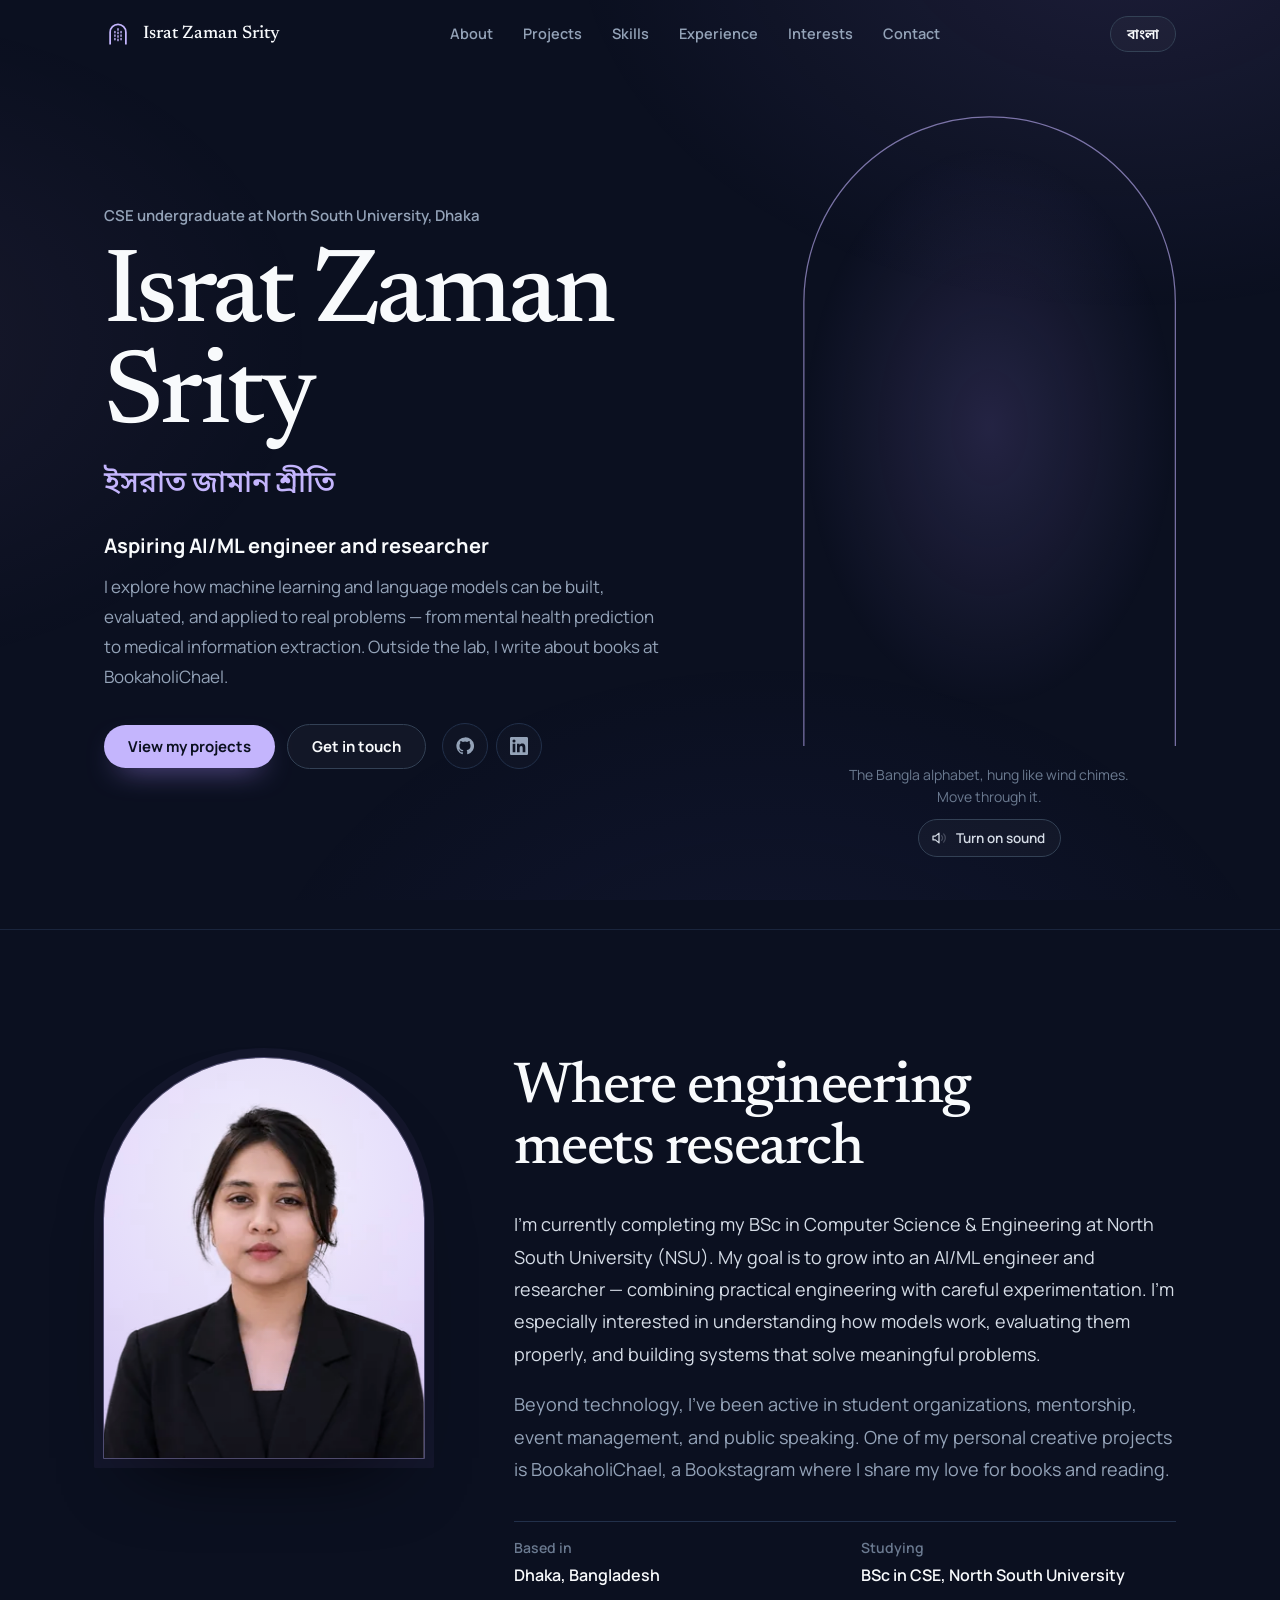
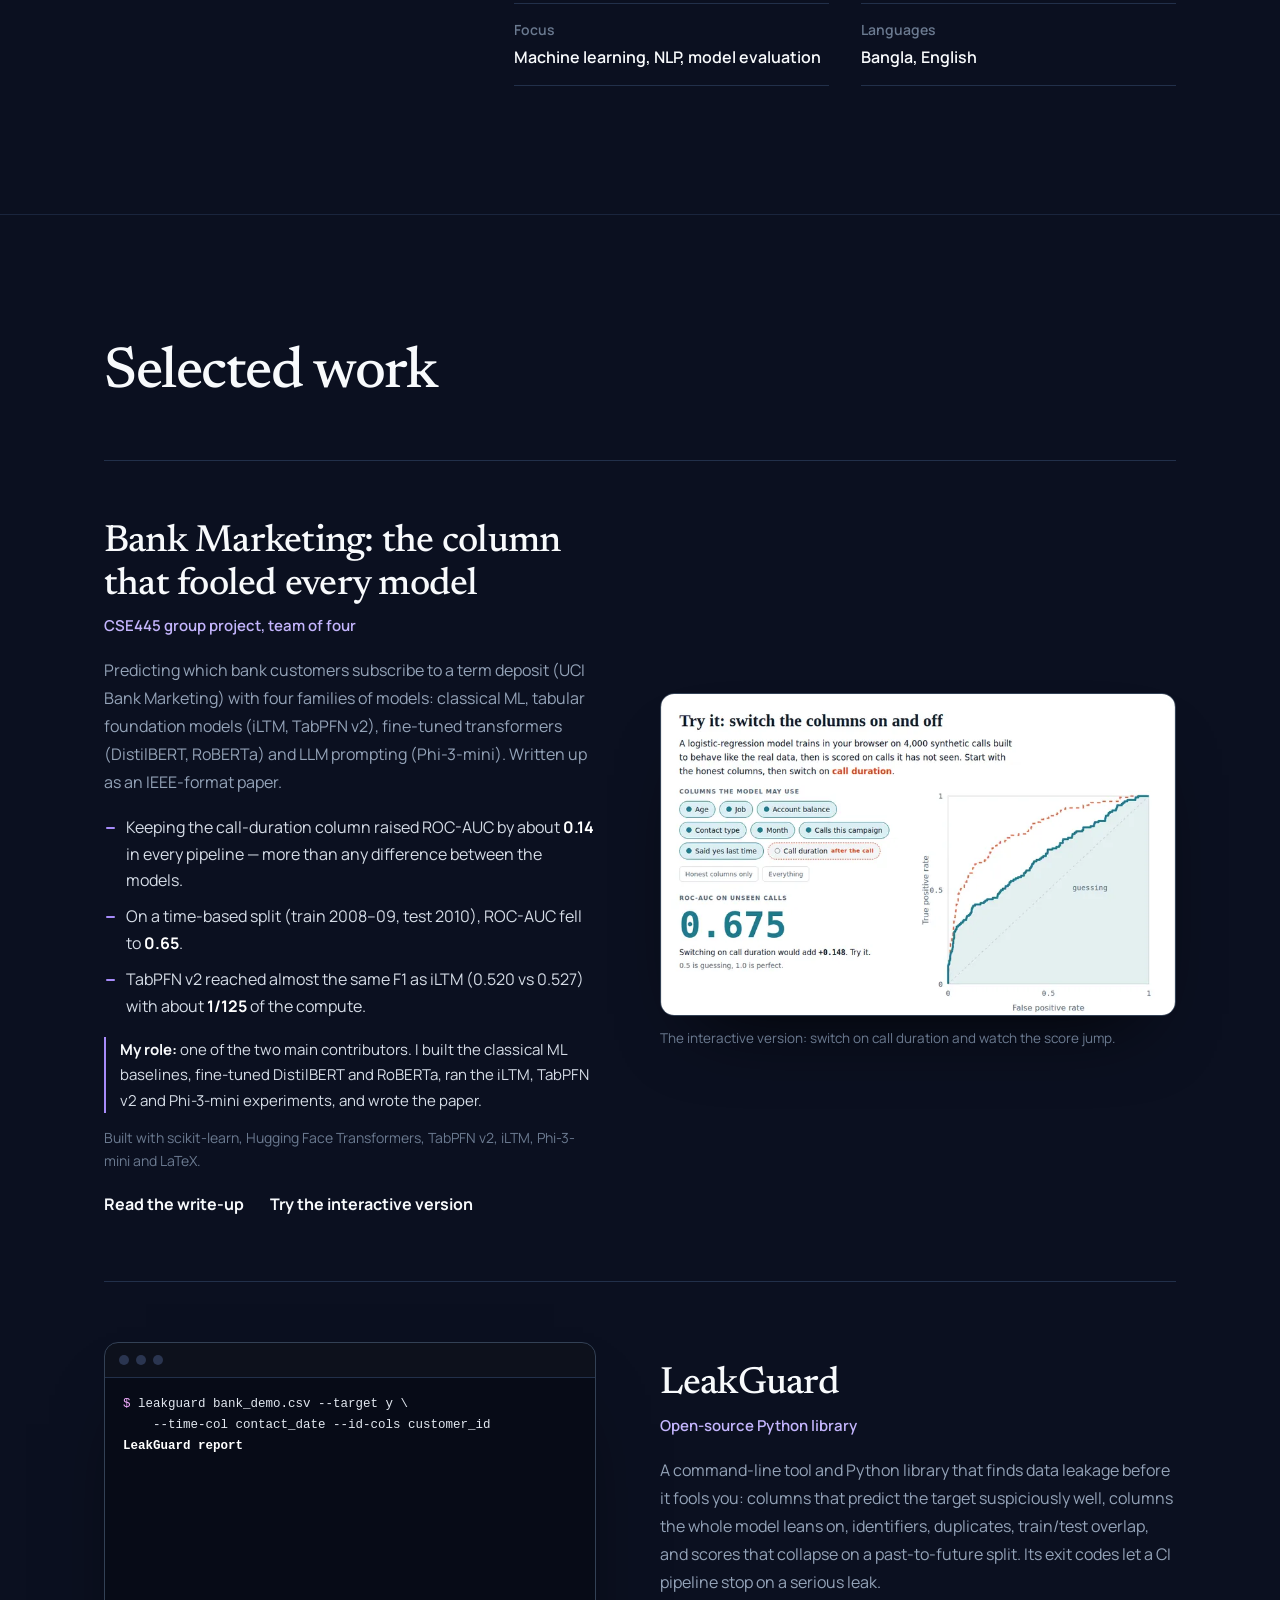
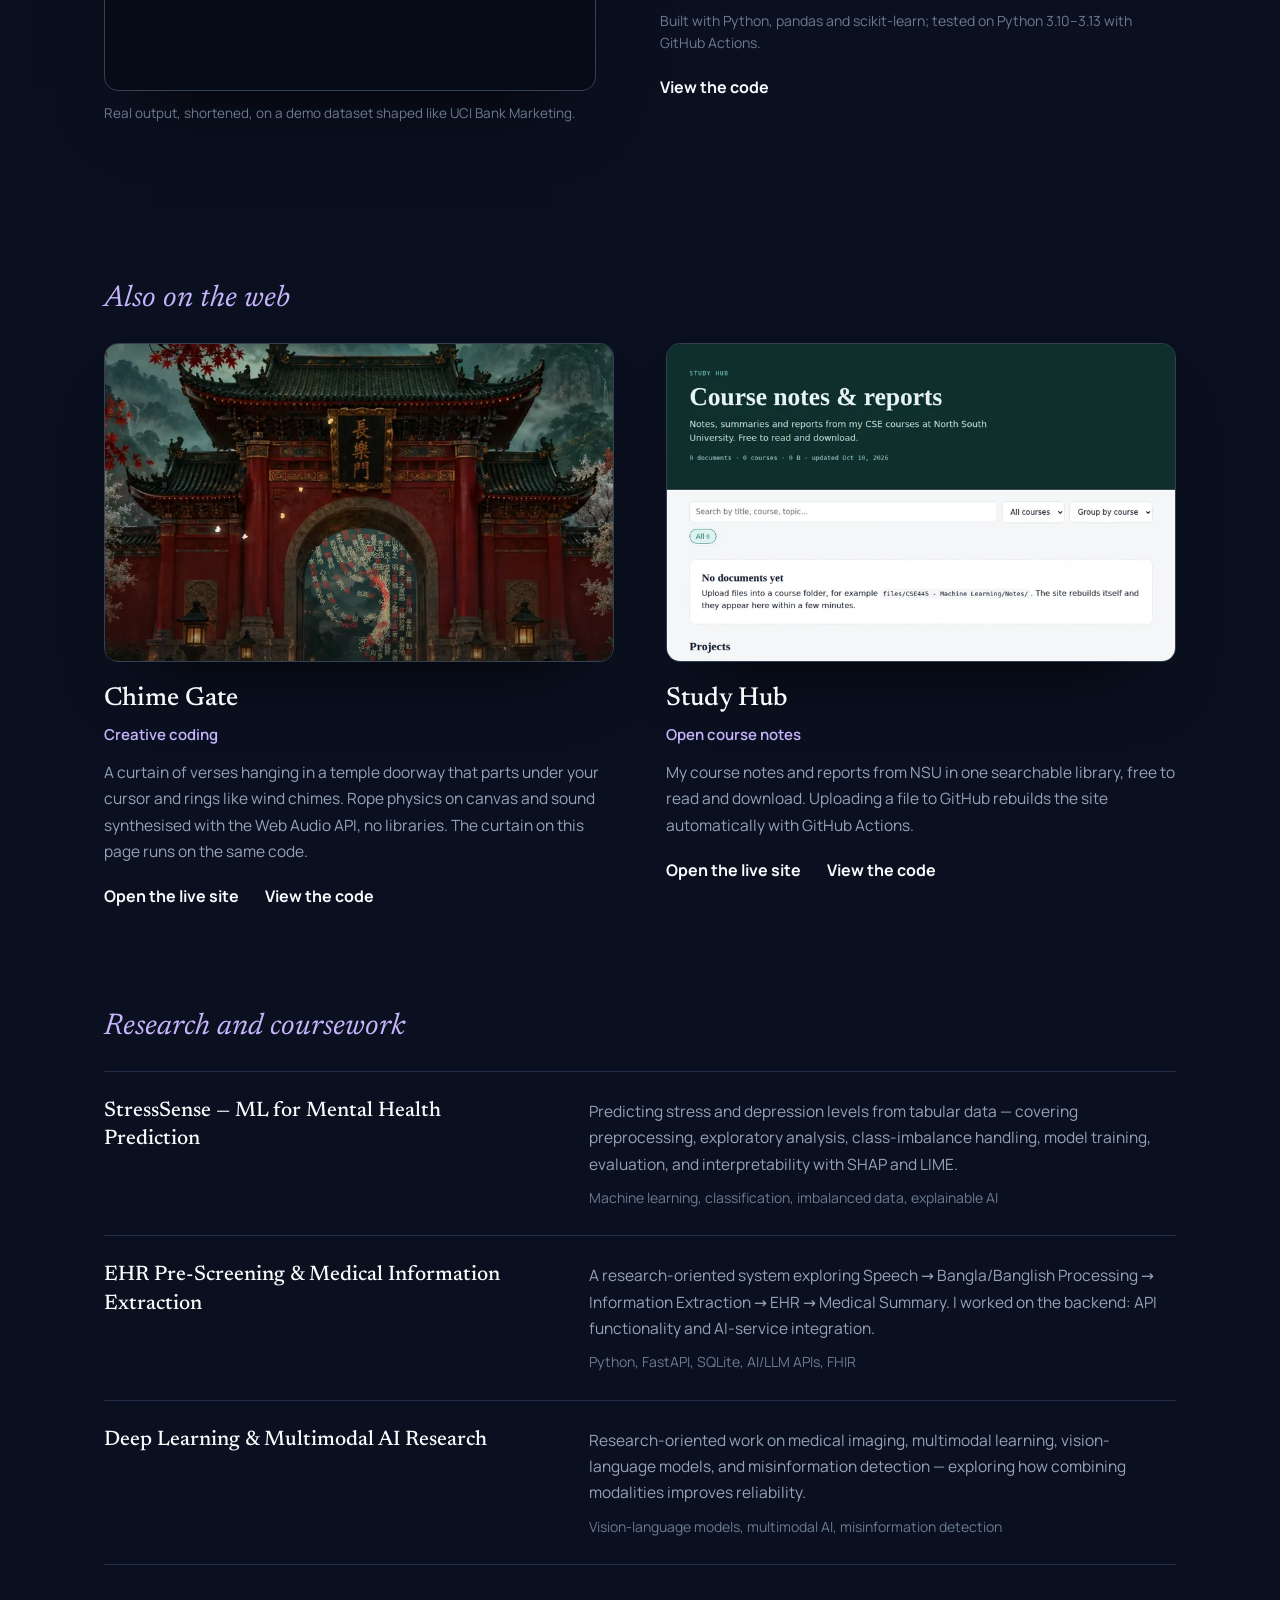
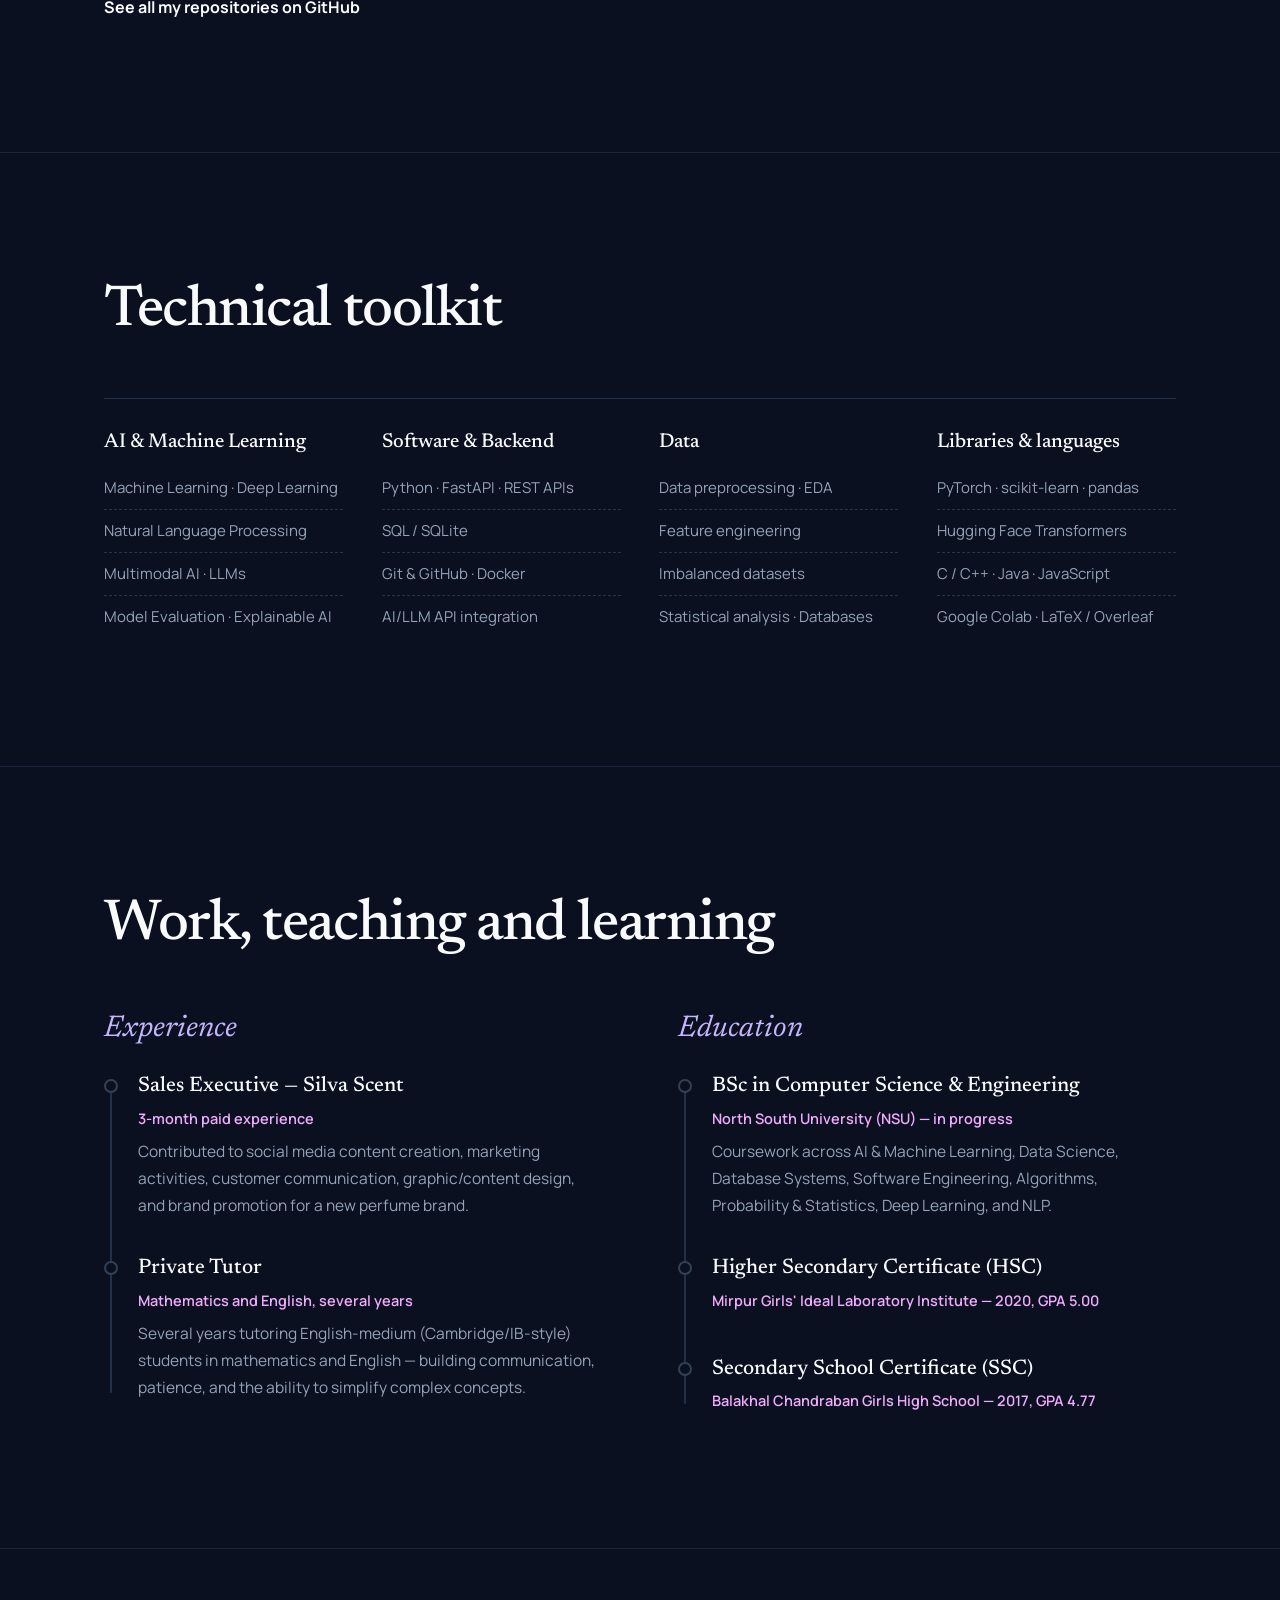
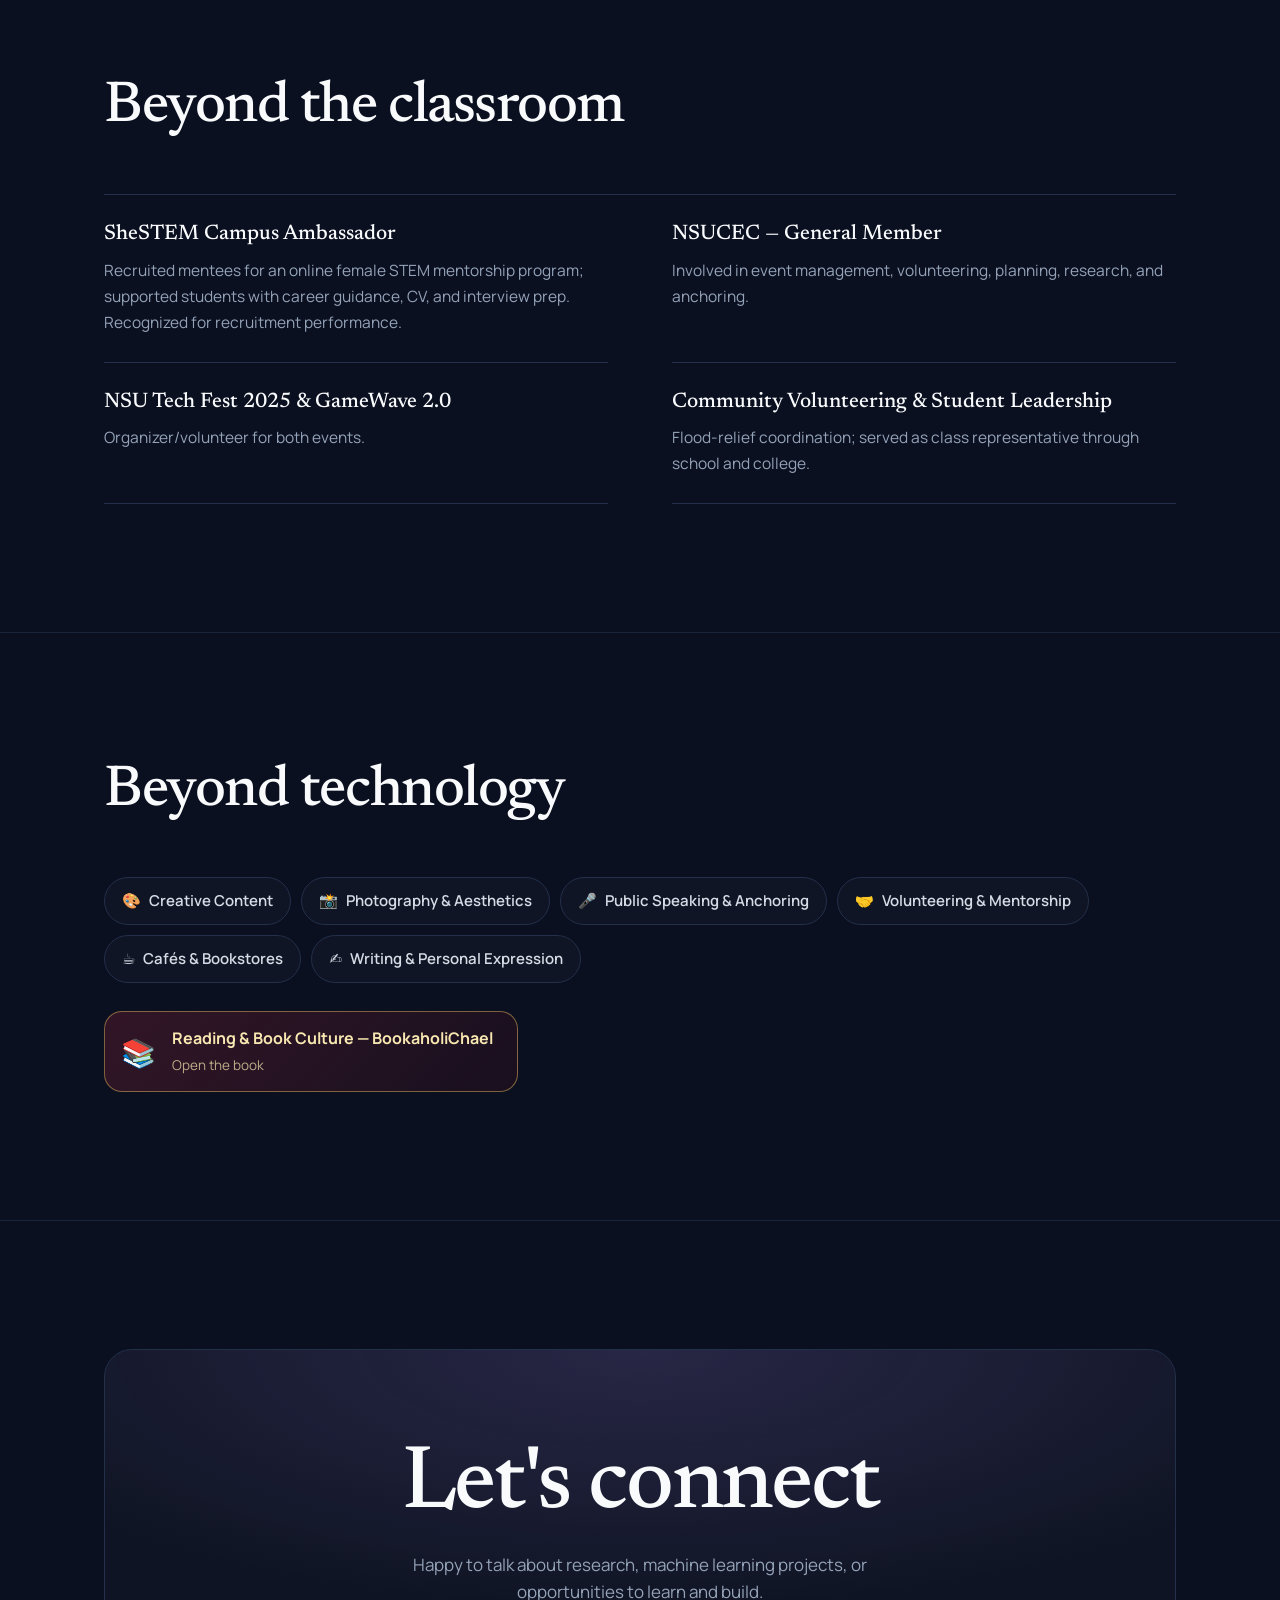
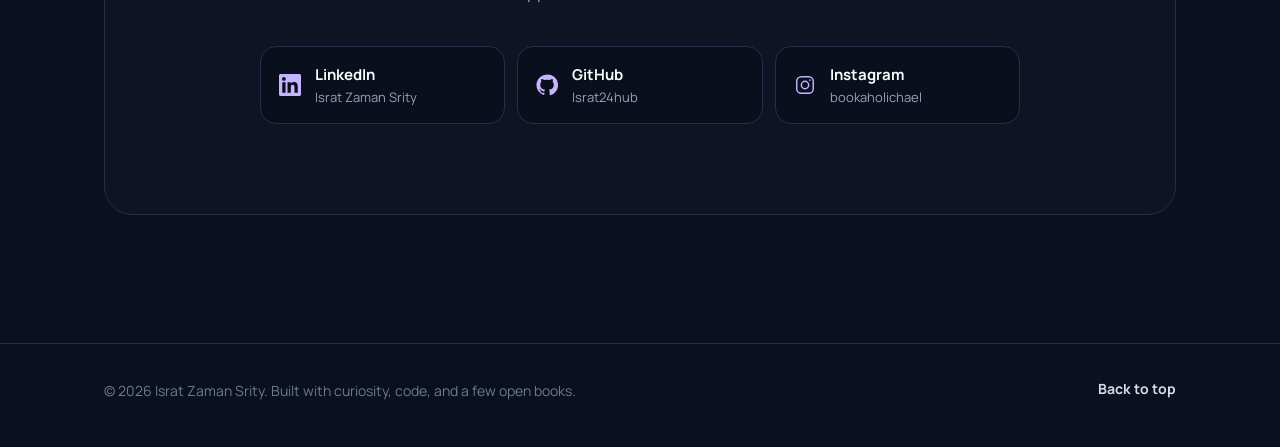
==== index.html @ 00bd8f65 "Add portfolio site with Bangla chime-curtain hero Bilingual (English/Bangla) portfolio for Israt Zam" ====
<!DOCTYPE html>
<html lang="en" data-lang="en">
<head>
<meta charset="UTF-8">
<meta name="viewport" content="width=device-width, initial-scale=1, viewport-fit=cover">
<title>Israt Zaman Srity — AI/ML Engineer &amp; Researcher</title>
<meta name="description" content="Israt Zaman Srity, CSE undergraduate at North South University, Dhaka. Machine learning, NLP and honest model evaluation: projects, research and contact.">
<meta name="author" content="Israt Zaman Srity">
<meta name="theme-color" content="#0B1020">
<link rel="canonical" href="https://israt24hub.github.io/">
<link rel="icon" href="favicon.svg" type="image/svg+xml">
<meta property="og:type" content="profile">
<meta property="og:title" content="Israt Zaman Srity — AI/ML Engineer &amp; Researcher">
<meta property="og:description" content="CSE undergraduate at North South University. Machine learning, NLP and honest model evaluation.">
<meta property="og:url" content="https://israt24hub.github.io/">
<meta property="og:image" content="https://israt24hub.github.io/og.jpg">
<meta property="og:image:width" content="1200">
<meta property="og:image:height" content="630">
<meta name="twitter:card" content="summary_large_image">
<link rel="preload" href="fonts/newsreader-latin-wght-normal.woff2" as="font" type="font/woff2" crossorigin>
<link rel="preload" href="fonts/manrope-latin-wght-normal.woff2" as="font" type="font/woff2" crossorigin>
<link rel="preload" href="fonts/noto-sans-bengali-bengali-wght-normal.woff2" as="font" type="font/woff2" crossorigin>
<link rel="stylesheet" href="css/style.css">
<script>
  // Runs before the page paints: turns on the animations and restores the saved language.
  (function () {
    var d = document.documentElement
    d.classList.add("js")
    try {
      var l = localStorage.getItem("portfolio-lang")
      if (l === "bn" || l === "en") { d.setAttribute("data-lang", l); d.lang = l }
    } catch (e) {}
  })()
</script>
<script type="application/ld+json">
{
  "@context": "https://schema.org",
  "@type": "Person",
  "name": "Israt Zaman Srity",
  "url": "https://israt24hub.github.io/",
  "image": "https://israt24hub.github.io/img/srity-640.jpg",
  "affiliation": { "@type": "CollegeOrUniversity", "name": "North South University" },
  "address": { "@type": "PostalAddress", "addressLocality": "Dhaka", "addressCountry": "BD" },
  "sameAs": [
    "https://github.com/Israt24hub",
    "https://www.linkedin.com/in/israt-zaman-srity-286975370",
    "https://www.instagram.com/bookaholichael/"
  ]
}
</script>
</head>
<body>
<a class="skip" href="#main"><span class="lang-en">Skip to content</span><span class="lang-bn">মূল অংশে যান</span></a>

<header class="nav" id="top">
  <div class="nav-inner">
    <a class="brand" href="#top">
      <svg class="brand-mark" viewBox="0 0 32 32" aria-hidden="true"><path d="M7 28V14a9 9 0 0 1 18 0v14" fill="none" stroke="currentColor" stroke-width="2"/><path d="M12.5 13v11M16 10v14M19.5 13v11" stroke="currentColor" stroke-width="1.6" stroke-dasharray="1.6 2.4" stroke-linecap="round"/></svg>
      <span class="brand-name">Israt Zaman Srity</span>
    </a>
    <nav class="nav-links" id="nav-links" aria-label="Sections">
      <a href="#about"><span class="lang-en">About</span><span class="lang-bn">পরিচিতি</span></a>
      <a href="#projects"><span class="lang-en">Projects</span><span class="lang-bn">প্রজেক্ট</span></a>
      <a href="#skills"><span class="lang-en">Skills</span><span class="lang-bn">দক্ষতা</span></a>
      <a href="#experience"><span class="lang-en">Experience</span><span class="lang-bn">অভিজ্ঞতা</span></a>
      <a href="#interests"><span class="lang-en">Interests</span><span class="lang-bn">আগ্রহ</span></a>
      <a href="#contact"><span class="lang-en">Contact</span><span class="lang-bn">যোগাযোগ</span></a>
      <span class="nav-indicator" aria-hidden="true"></span>
    </nav>
    <div class="nav-actions">
      <button type="button" id="lang-toggle" class="lang-toggle">
        <span class="lang-en" lang="bn">বাংলা</span><span class="lang-bn" lang="en">English</span>
      </button>
      <button type="button" class="menu-btn" id="menu-btn" aria-expanded="false" aria-controls="nav-links">
        <span class="visually-hidden"><span class="lang-en">Menu</span><span class="lang-bn">মেনু</span></span>
        <span class="menu-icon" aria-hidden="true"><i></i><i></i></span>
      </button>
    </div>
  </div>
</header>

<main id="main">

<!-- ============================== HERO ============================== -->
<section class="hero" aria-labelledby="hero-name">
  <div class="container hero-grid">
    <div class="hero-text">
      <p class="hero-where intro" style="--d:0">
        <span class="lang-en">CSE undergraduate at North South University, Dhaka</span>
        <span class="lang-bn">সিএসই শিক্ষার্থী, নর্থ সাউথ ইউনিভার্সিটি, ঢাকা</span>
      </p>
      <h1 class="hero-name" id="hero-name">
        <span class="lang-en"><span class="line"><span>Israt Zaman</span></span><span class="line"><span>Srity</span></span></span>
        <span class="lang-bn"><span class="line"><span>ইসরাত জামান</span></span><span class="line"><span>শ্রীতি</span></span></span>
      </h1>
      <p class="hero-alt intro" style="--d:3" aria-hidden="true">
        <span class="lang-en" lang="bn">ইসরাত জামান শ্রীতি</span>
        <span class="lang-bn" lang="en">Israt Zaman Srity</span>
      </p>
      <p class="hero-role intro" style="--d:4">
        <span class="lang-en">Aspiring AI/ML engineer and researcher</span>
        <span class="lang-bn">উদীয়মান এআই/এমএল ইঞ্জিনিয়ার ও গবেষক</span>
      </p>
      <p class="hero-lede intro" style="--d:5">
        <span class="lang-en">I explore how machine learning and language models can be built, evaluated, and applied to real problems — from mental health prediction to medical information extraction. Outside the lab, I write about books at BookaholiChael.</span>
        <span class="lang-bn">আমি এমন গবেষণা ও প্রকল্প নিয়ে কাজ করি যেখানে মেশিন লার্নিং ও ভাষা মডেল বাস্তব সমস্যা সমাধানে ব্যবহৃত হয় — মানসিক স্বাস্থ্য পূর্বাভাস থেকে চিকিৎসা তথ্য নিষ্কাশন পর্যন্ত। কাজের বাইরে আমি বইয়ের জগতে থাকি BookaholiChael-এ।</span>
      </p>
      <div class="cta-row intro" style="--d:6">
        <a class="btn btn-primary" href="#projects"><span class="lang-en">View my projects</span><span class="lang-bn">প্রজেক্ট দেখুন</span></a>
        <a class="btn btn-ghost" href="#contact"><span class="lang-en">Get in touch</span><span class="lang-bn">যোগাযোগ করুন</span></a>
        <span class="hero-social">
          <a href="https://github.com/Israt24hub" target="_blank" rel="noopener" aria-label="GitHub">
            <svg viewBox="0 0 24 24" aria-hidden="true"><path fill="currentColor" d="M12 .5a11.5 11.5 0 0 0-3.64 22.41c.58.1.79-.25.79-.56v-2c-3.2.7-3.88-1.37-3.88-1.37-.53-1.33-1.3-1.69-1.3-1.69-1.05-.72.08-.7.08-.7 1.16.08 1.77 1.19 1.77 1.19 1.03 1.77 2.71 1.26 3.37.96.1-.75.4-1.26.73-1.55-2.56-.29-5.25-1.28-5.25-5.69 0-1.26.45-2.29 1.19-3.1-.12-.29-.52-1.46.11-3.05 0 0 .97-.31 3.17 1.18a11 11 0 0 1 5.77 0c2.2-1.49 3.17-1.18 3.17-1.18.63 1.59.23 2.76.11 3.05.74.81 1.19 1.84 1.19 3.1 0 4.42-2.7 5.39-5.27 5.68.41.36.78 1.06.78 2.14v3.17c0 .31.21.67.8.56A11.5 11.5 0 0 0 12 .5Z"/></svg>
          </a>
          <a href="https://www.linkedin.com/in/israt-zaman-srity-286975370" target="_blank" rel="noopener" aria-label="LinkedIn">
            <svg viewBox="0 0 24 24" aria-hidden="true"><path fill="currentColor" d="M20.45 20.45h-3.56v-5.57c0-1.33-.02-3.04-1.85-3.04-1.86 0-2.14 1.45-2.14 2.94v5.67H9.34V9h3.42v1.56h.05c.48-.9 1.64-1.85 3.37-1.85 3.6 0 4.27 2.37 4.27 5.46v6.28ZM5.34 7.43a2.06 2.06 0 1 1 0-4.13 2.06 2.06 0 0 1 0 4.13ZM7.12 20.45H3.56V9h3.56v11.45ZM22.22 0H1.77C.8 0 0 .77 0 1.73v20.54C0 23.23.8 24 1.77 24h20.45c.98 0 1.78-.77 1.78-1.73V1.73C24 .77 23.2 0 22.22 0Z"/></svg>
          </a>
        </span>
      </div>
    </div>

    <figure class="doorway">
      <div class="arch" id="hero-arch">
        <svg class="arch-line" aria-hidden="true"><path /></svg>
      </div>
      <figcaption class="arch-caption">
        <span class="lang-en">The Bangla alphabet, hung like wind chimes. Move through it.</span>
        <span class="lang-bn">বাংলা বর্ণমালা, উইন্ড চাইমের মতো ঝুলছে। কার্সর বুলিয়ে দেখুন।</span>
        <button type="button" class="sound-btn" id="hero-sound" aria-pressed="false">
          <svg viewBox="0 0 24 24" aria-hidden="true"><g fill="none" stroke="currentColor" stroke-width="1.7" stroke-linecap="round" stroke-linejoin="round"><path d="M4 9.5h3.2L12 5.5v13l-4.8-4H4z"/><path class="wave" d="M15.5 9a4.2 4.2 0 0 1 0 6M18.2 6.5a8 8 0 0 1 0 11"/></g></svg>
          <span class="lang-en" data-on="Sound on" data-off="Turn on sound">Turn on sound</span>
          <span class="lang-bn" data-on="শব্দ চালু" data-off="শব্দ চালু করুন">শব্দ চালু করুন</span>
        </button>
      </figcaption>
    </figure>
  </div>
</section>

<!-- ============================== ABOUT ============================== -->
<section id="about" class="section">
  <div class="container about-grid">
    <div class="portrait" data-reveal>
      <picture>
        <source type="image/webp" srcset="img/srity-360.webp 360w, img/srity-640.webp 640w" sizes="(max-width: 900px) 240px, 320px">
        <img src="img/srity-640.jpg" width="640" height="750" alt="Portrait of Israt Zaman Srity" loading="lazy">
      </picture>
    </div>
    <div class="about-main">
      <h2 class="title" data-reveal><span class="lang-en">Where engineering meets research</span><span class="lang-bn">যেখানে ইঞ্জিনিয়ারিং ও গবেষণা মিলিত হয়</span></h2>
      <div class="about-text" data-reveal>
        <p class="lang-en">I'm currently completing my BSc in Computer Science &amp; Engineering at North South University (NSU). My goal is to grow into an AI/ML engineer and researcher — combining practical engineering with careful experimentation. I'm especially interested in understanding how models work, evaluating them properly, and building systems that solve meaningful problems.</p>
        <p class="lang-bn">আমি বর্তমানে নর্থ সাউথ ইউনিভার্সিটি (NSU)-তে কম্পিউটার সায়েন্স ও ইঞ্জিনিয়ারিং বিষয়ে বিএসসি সম্পন্ন করছি। আমার লক্ষ্য একজন এআই/এমএল ইঞ্জিনিয়ার ও গবেষক হিসেবে গড়ে ওঠা — ব্যবহারিক ইঞ্জিনিয়ারিং ও গভীর পরীক্ষণের সমন্বয়ে। মডেল কীভাবে কাজ করে তা বোঝা, সঠিকভাবে মূল্যায়ন করা এবং বাস্তব সমস্যার সমাধানকারী সিস্টেম তৈরি করা আমার বিশেষ আগ্রহের বিষয়।</p>
        <p class="lang-en">Beyond technology, I've been active in student organizations, mentorship, event management, and public speaking. One of my personal creative projects is BookaholiChael, a Bookstagram where I share my love for books and reading.</p>
        <p class="lang-bn">প্রযুক্তির বাইরে আমি শিক্ষার্থী সংগঠন, মেন্টরশিপ, ইভেন্ট ম্যানেজমেন্ট ও পাবলিক স্পিকিং-এ সক্রিয় থেকেছি। আমার একটি ব্যক্তিগত সৃজনশীল প্রকল্প হলো BookaholiChael — একটি Bookstagram, যেখানে আমি বই ও পড়ার প্রতি ভালোবাসা ভাগ করে নিই।</p>
      </div>
      <dl class="facts" data-reveal>
        <div><dt><span class="lang-en">Based in</span><span class="lang-bn">অবস্থান</span></dt><dd><span class="lang-en">Dhaka, Bangladesh</span><span class="lang-bn">ঢাকা, বাংলাদেশ</span></dd></div>
        <div><dt><span class="lang-en">Studying</span><span class="lang-bn">অধ্যয়ন</span></dt><dd><span class="lang-en">BSc in CSE, North South University</span><span class="lang-bn">বিএসসি (সিএসই), নর্থ সাউথ ইউনিভার্সিটি</span></dd></div>
        <div><dt><span class="lang-en">Focus</span><span class="lang-bn">আগ্রহের ক্ষেত্র</span></dt><dd><span class="lang-en">Machine learning, NLP, model evaluation</span><span class="lang-bn">মেশিন লার্নিং, এনএলপি, মডেল মূল্যায়ন</span></dd></div>
        <div><dt><span class="lang-en">Languages</span><span class="lang-bn">ভাষা</span></dt><dd><span class="lang-en">Bangla, English</span><span class="lang-bn">বাংলা, ইংরেজি</span></dd></div>
      </dl>
    </div>
  </div>
</section>

<!-- ============================== PROJECTS ============================== -->
<section id="projects" class="section">
  <div class="container">
    <h2 class="title" data-reveal><span class="lang-en">Selected work</span><span class="lang-bn">নির্বাচিত কাজ</span></h2>

    <article class="feature" data-reveal>
      <div class="feature-text">
        <h3><span class="lang-en">Bank Marketing: the column that fooled every model</span><span class="lang-bn">ব্যাংক মার্কেটিং: যে কলাম প্রতিটি মডেলকে বোকা বানাল</span></h3>
        <p class="meta"><span class="lang-en">CSE445 group project, team of four</span><span class="lang-bn">CSE445 গ্রুপ প্রজেক্ট, চারজনের দল</span></p>
        <p class="lang-en">Predicting which bank customers subscribe to a term deposit (UCI Bank Marketing) with four families of models: classical ML, tabular foundation models (iLTM, TabPFN v2), fine-tuned transformers (DistilBERT, RoBERTa) and LLM prompting (Phi-3-mini). Written up as an IEEE-format paper.</p>
        <p class="lang-bn">UCI ব্যাংক মার্কেটিং ডেটাসেটে কোন গ্রাহক টার্ম ডিপোজিট নেবেন তার পূর্বাভাস — চার ধরনের মডেল দিয়ে: ক্লাসিক্যাল এমএল, ট্যাবুলার ফাউন্ডেশন মডেল (iLTM, TabPFN v2), ফাইন-টিউনড ট্রান্সফরমার (DistilBERT, RoBERTa) এবং এলএলএম প্রম্পটিং (Phi-3-mini)। আইইইই ফরম্যাটে গবেষণাপত্র আকারে লেখা।</p>
        <ul class="findings lang-en">
          <li>Keeping the call-duration column raised ROC-AUC by about <b>0.14</b> in every pipeline — more than any difference between the models.</li>
          <li>On a time-based split (train 2008–09, test 2010), ROC-AUC fell to <b>0.65</b>.</li>
          <li>TabPFN v2 reached almost the same F1 as iLTM (0.520 vs 0.527) with about <b>1/125</b> of the compute.</li>
        </ul>
        <ul class="findings lang-bn">
          <li>কলের সময়কাল (duration) কলাম রাখলে প্রতিটি পাইপলাইনে ROC-AUC প্রায় <b>০.১৪</b> বেড়ে যায় — যা মডেলগুলোর নিজেদের মধ্যে যেকোনো পার্থক্যের চেয়ে বেশি।</li>
          <li>সময়ভিত্তিক স্প্লিটে (২০০৮–০৯-এ ট্রেন, ২০১০-এ টেস্ট) ROC-AUC নেমে আসে <b>০.৬৫</b>-এ।</li>
          <li>TabPFN v2 প্রায় একই F1 (০.৫২০ বনাম ০.৫২৭) পেয়েছে iLTM-এর মাত্র <b>১/১২৫</b> ভাগ কম্পিউটে।</li>
        </ul>
        <p class="role lang-en"><b>My role:</b> one of the two main contributors. I built the classical ML baselines, fine-tuned DistilBERT and RoBERTa, ran the iLTM, TabPFN v2 and Phi-3-mini experiments, and wrote the paper.</p>
        <p class="role lang-bn"><b>আমার ভূমিকা:</b> দুই প্রধান অবদানকারীর একজন — ক্লাসিক্যাল এমএল বেসলাইন, DistilBERT ও RoBERTa ফাইন-টিউনিং, iLTM, TabPFN v2 ও Phi-3-mini পরীক্ষা এবং গবেষণাপত্র লেখা।</p>
        <p class="built lang-en">Built with scikit-learn, Hugging Face Transformers, TabPFN v2, iLTM, Phi-3-mini and LaTeX.</p>
        <p class="built lang-bn">ব্যবহৃত: scikit-learn, Hugging Face Transformers, TabPFN v2, iLTM, Phi-3-mini ও LaTeX।</p>
        <p class="links">
          <a class="link" href="https://github.com/Israt24hub/bank-marketing-leakage" target="_blank" rel="noopener"><span class="lang-en">Read the write-up</span><span class="lang-bn">বিস্তারিত পড়ুন</span></a>
          <a class="link" href="https://israt24hub.github.io/data-leakage-explained/" target="_blank" rel="noopener"><span class="lang-en">Try the interactive version</span><span class="lang-bn">ইন্টারঅ্যাকটিভ সংস্করণ দেখুন</span></a>
        </p>
      </div>
      <figure class="feature-visual">
        <a class="shot" href="https://israt24hub.github.io/data-leakage-explained/" target="_blank" rel="noopener" tabindex="-1">
          <img src="img/projects/leakage-explainer.webp" width="800" height="500" loading="lazy" alt="The interactive explainer: column switches on the left, and an ROC curve that jumps up when call duration is switched on">
        </a>
        <figcaption>
          <span class="lang-en">The interactive version: switch on call duration and watch the score jump.</span>
          <span class="lang-bn">ইন্টারঅ্যাকটিভ সংস্করণ: call duration চালু করলেই স্কোর লাফিয়ে বাড়ে।</span>
        </figcaption>
      </figure>
    </article>

    <article class="feature feature-flip" data-reveal>
      <div class="feature-text">
        <h3>LeakGuard</h3>
        <p class="meta"><span class="lang-en">Open-source Python library</span><span class="lang-bn">ওপেন-সোর্স পাইথন লাইব্রেরি</span></p>
        <p class="lang-en">A command-line tool and Python library that finds data leakage before it fools you: columns that predict the target suspiciously well, columns the whole model leans on, identifiers, duplicates, train/test overlap, and scores that collapse on a past-to-future split. Its exit codes let a CI pipeline stop on a serious leak.</p>
        <p class="lang-bn">একটি কমান্ড-লাইন টুল ও পাইথন লাইব্রেরি, যা ডেটা লিকেজ আগেভাগেই ধরে ফেলে: যে কলাম টার্গেটকে সন্দেহজনকভাবে ভালো পূর্বাভাস দেয়, যে কলামের ওপর পুরো মডেল নির্ভর করে, আইডেন্টিফায়ার, ডুপ্লিকেট, ট্রেন/টেস্ট ওভারল্যাপ এবং সময়ভিত্তিক স্প্লিটে ভেঙে পড়া স্কোর। গুরুতর লিকেজ পেলে এর এক্সিট কোড CI পাইপলাইন থামিয়ে দিতে পারে।</p>
        <p class="built lang-en">Built with Python, pandas and scikit-learn; tested on Python 3.10–3.13 with GitHub Actions.</p>
        <p class="built lang-bn">ব্যবহৃত: Python, pandas ও scikit-learn; GitHub Actions-এ Python 3.10–3.13-এ পরীক্ষিত।</p>
        <p class="links">
          <a class="link" href="https://github.com/Israt24hub/leakguard" target="_blank" rel="noopener"><span class="lang-en">View the code</span><span class="lang-bn">কোড দেখুন</span></a>
        </p>
      </div>
      <figure class="feature-visual">
        <div class="terminal" data-terminal>
          <div class="term-bar" aria-hidden="true"><i></i><i></i><i></i></div>
<pre class="term-body" tabindex="0" aria-label="LeakGuard output"><code><span class="t-line t-cmd"><span class="t-prompt">$ </span>leakguard bank_demo.csv --target y \
    --time-col contact_date --id-cols customer_id</span>
<span class="t-line t-strong">LeakGuard report</span>
<span class="t-line t-dim">6,000 rows, 9 features, baseline ROC-AUC 0.845</span>
<span class="t-line"> </span>
<span class="t-line"><span class="sev high">HIGH</span>    dominant_feature  <b>duration</b></span>
<span class="t-line t-dim">        without it: ROC-AUC 0.845 → 0.677</span>
<span class="t-line"><span class="sev med">MEDIUM</span>  label_shift       (dataset)</span>
<span class="t-line t-dim">        'yes' share: 7% early → 26% late</span>
<span class="t-line"><span class="sev low">LOW</span>     id_like           customer_id</span>
<span class="t-line"><span class="sev low">LOW</span>     name_hint         duration</span>
<span class="t-line"> </span>
<span class="t-line t-exit">exit code 1: the CI check fails</span><span class="t-caret" aria-hidden="true"></span></code></pre>
        </div>
        <figcaption>
          <span class="lang-en">Real output, shortened, on a demo dataset shaped like UCI Bank Marketing.</span>
          <span class="lang-bn">UCI ব্যাংক মার্কেটিং-এর আদলে তৈরি ডেমো ডেটাসেটে আসল আউটপুট (সংক্ষেপিত)।</span>
        </figcaption>
      </figure>
    </article>

    <h3 class="subhead" data-reveal><span class="lang-en">Also on the web</span><span class="lang-bn">ওয়েবে আরও</span></h3>
    <div class="web-grid">
      <article class="web-card" data-reveal>
        <a class="shot" href="https://israt24hub.github.io/chime-gate/" target="_blank" rel="noopener" tabindex="-1" aria-hidden="true">
          <img src="img/projects/chime-gate.webp" width="800" height="500" alt="" loading="lazy">
        </a>
        <h4>Chime Gate</h4>
        <p class="meta"><span class="lang-en">Creative coding</span><span class="lang-bn">ক্রিয়েটিভ কোডিং</span></p>
        <p class="lang-en">A curtain of verses hanging in a temple doorway that parts under your cursor and rings like wind chimes. Rope physics on canvas and sound synthesised with the Web Audio API, no libraries. The curtain on this page runs on the same code.</p>
        <p class="lang-bn">মন্দিরের দরজায় ঝোলানো কবিতার পর্দা, যা কার্সরের ছোঁয়ায় সরে যায় আর উইন্ড চাইমের মতো বেজে ওঠে। ক্যানভাসে রোপ ফিজিক্স ও Web Audio API-তে তৈরি শব্দ, কোনো লাইব্রেরি ছাড়াই। এই পেজের পর্দাটিও একই কোডে চলে।</p>
        <p class="links">
          <a class="link" href="https://israt24hub.github.io/chime-gate/" target="_blank" rel="noopener"><span class="lang-en">Open the live site</span><span class="lang-bn">লাইভ সাইট খুলুন</span></a>
          <a class="link" href="https://github.com/Israt24hub/chime-gate" target="_blank" rel="noopener"><span class="lang-en">View the code</span><span class="lang-bn">কোড দেখুন</span></a>
        </p>
      </article>
      <article class="web-card" data-reveal>
        <a class="shot" href="https://israt24hub.github.io/study-hub/" target="_blank" rel="noopener" tabindex="-1" aria-hidden="true">
          <img src="img/projects/study-hub.webp" width="800" height="500" alt="" loading="lazy">
        </a>
        <h4>Study Hub</h4>
        <p class="meta"><span class="lang-en">Open course notes</span><span class="lang-bn">উন্মুক্ত কোর্স নোট</span></p>
        <p class="lang-en">My course notes and reports from NSU in one searchable library, free to read and download. Uploading a file to GitHub rebuilds the site automatically with GitHub Actions.</p>
        <p class="lang-bn">এনএসইউ-র কোর্স নোট ও রিপোর্ট এক জায়গায়, সহজে খোঁজা যায়, বিনামূল্যে পড়া ও ডাউনলোড করা যায়। গিটহাবে ফাইল আপলোড করলেই GitHub Actions দিয়ে সাইট নিজে থেকে আপডেট হয়।</p>
        <p class="links">
          <a class="link" href="https://israt24hub.github.io/study-hub/" target="_blank" rel="noopener"><span class="lang-en">Open the live site</span><span class="lang-bn">লাইভ সাইট খুলুন</span></a>
          <a class="link" href="https://github.com/Israt24hub/study-hub" target="_blank" rel="noopener"><span class="lang-en">View the code</span><span class="lang-bn">কোড দেখুন</span></a>
        </p>
      </article>
    </div>

    <h3 class="subhead" data-reveal><span class="lang-en">Research and coursework</span><span class="lang-bn">গবেষণা ও কোর্সওয়ার্ক</span></h3>
    <div class="research" data-reveal>
      <article class="research-item">
        <h4><span class="lang-en">StressSense — ML for Mental Health Prediction</span><span class="lang-bn">StressSense — মানসিক স্বাস্থ্য পূর্বাভাসের জন্য মেশিন লার্নিং</span></h4>
        <div>
          <p class="lang-en">Predicting stress and depression levels from tabular data — covering preprocessing, exploratory analysis, class-imbalance handling, model training, evaluation, and interpretability with SHAP and LIME.</p>
          <p class="lang-bn">তথ্য থেকে স্ট্রেস ও ডিপ্রেশনের মাত্রা পূর্বাভাসকারী প্রকল্প — প্রিপ্রসেসিং, এক্সপ্লোরেটরি অ্যানালাইসিস, ইমব্যালান্স হ্যান্ডলিং, মডেল ট্রেনিং, ইভ্যালুয়েশন এবং SHAP ও LIME দিয়ে ইন্টারপ্রিটেবিলিটি বিশ্লেষণ।</p>
          <p class="built">Machine learning, classification, imbalanced data, explainable AI</p>
        </div>
      </article>
      <article class="research-item">
        <h4><span class="lang-en">EHR Pre-Screening &amp; Medical Information Extraction</span><span class="lang-bn">ইএইচআর প্রি-স্ক্রিনিং ও মেডিকেল তথ্য নিষ্কাশন সিস্টেম</span></h4>
        <div>
          <p class="lang-en">A research-oriented system exploring Speech → Bangla/Banglish Processing → Information Extraction → EHR → Medical Summary. I worked on the backend: API functionality and AI-service integration.</p>
          <p class="lang-bn">Speech → বাংলা/বাংলিশ প্রসেসিং → তথ্য নিষ্কাশন → EHR → মেডিকেল সারাংশ — এই কর্মপ্রবাহ নিয়ে একটি গবেষণাধর্মী সিস্টেম। আমি ব্যাকএন্ডে এপিআই ফাংশনালিটি ও এআই সার্ভিস ইন্টিগ্রেশন নিয়ে কাজ করেছি।</p>
          <p class="built">Python, FastAPI, SQLite, AI/LLM APIs, FHIR</p>
        </div>
      </article>
      <article class="research-item">
        <h4><span class="lang-en">Deep Learning &amp; Multimodal AI Research</span><span class="lang-bn">ডিপ লার্নিং ও মাল্টিমোডাল এআই গবেষণা</span></h4>
        <div>
          <p class="lang-en">Research-oriented work on medical imaging, multimodal learning, vision-language models, and misinformation detection — exploring how combining modalities improves reliability.</p>
          <p class="lang-bn">মেডিকেল ইমেজিং, মাল্টিমোডাল লার্নিং, ভিশন-ল্যাঙ্গুয়েজ মডেল ও মিসইনফরমেশন ডিটেকশন নিয়ে গবেষণাধর্মী কাজ — বিভিন্ন মোডালিটি একত্রিত করে নির্ভরযোগ্যতা কীভাবে বাড়ানো যায় তার অন্বেষণ।</p>
          <p class="built">Vision-language models, multimodal AI, misinformation detection</p>
        </div>
      </article>
    </div>
    <p class="more" data-reveal>
      <a class="link" href="https://github.com/Israt24hub?tab=repositories" target="_blank" rel="noopener"><span class="lang-en">See all my repositories on GitHub</span><span class="lang-bn">গিটহাবে আমার সব রিপোজিটরি দেখুন</span></a>
    </p>
  </div>
</section>

<!-- ============================== SKILLS ============================== -->
<section id="skills" class="section">
  <div class="container">
    <h2 class="title" data-reveal><span class="lang-en">Technical toolkit</span><span class="lang-bn">টেকনিক্যাল দক্ষতা</span></h2>
    <div class="skills" data-reveal>
      <div class="skill-col">
        <h3><span class="lang-en">AI &amp; Machine Learning</span><span class="lang-bn">এআই ও মেশিন লার্নিং</span></h3>
        <ul>
          <li><span class="lang-en">Machine Learning · Deep Learning</span><span class="lang-bn">মেশিন লার্নিং · ডিপ লার্নিং</span></li>
          <li><span class="lang-en">Natural Language Processing</span><span class="lang-bn">ন্যাচারাল ল্যাঙ্গুয়েজ প্রসেসিং</span></li>
          <li><span class="lang-en">Multimodal AI · LLMs</span><span class="lang-bn">মাল্টিমোডাল এআই · এলএলএম</span></li>
          <li><span class="lang-en">Model Evaluation · Explainable AI</span><span class="lang-bn">মডেল ইভ্যালুয়েশন · এক্সপ্লেইনেবল এআই</span></li>
        </ul>
      </div>
      <div class="skill-col">
        <h3><span class="lang-en">Software &amp; Backend</span><span class="lang-bn">সফটওয়্যার ও ব্যাকএন্ড</span></h3>
        <ul>
          <li>Python · FastAPI · REST APIs</li>
          <li>SQL / SQLite</li>
          <li>Git &amp; GitHub · Docker</li>
          <li><span class="lang-en">AI/LLM API integration</span><span class="lang-bn">এআই/এলএলএম এপিআই ইন্টিগ্রেশন</span></li>
        </ul>
      </div>
      <div class="skill-col">
        <h3><span class="lang-en">Data</span><span class="lang-bn">ডেটা</span></h3>
        <ul>
          <li><span class="lang-en">Data preprocessing · EDA</span><span class="lang-bn">ডেটা প্রিপ্রসেসিং · ইডিএ</span></li>
          <li><span class="lang-en">Feature engineering</span><span class="lang-bn">ফিচার ইঞ্জিনিয়ারিং</span></li>
          <li><span class="lang-en">Imbalanced datasets</span><span class="lang-bn">ইমব্যালান্সড ডেটাসেট</span></li>
          <li><span class="lang-en">Statistical analysis · Databases</span><span class="lang-bn">স্ট্যাটিসটিক্যাল অ্যানালাইসিস · ডেটাবেজ</span></li>
        </ul>
      </div>
      <div class="skill-col">
        <h3><span class="lang-en">Libraries &amp; languages</span><span class="lang-bn">লাইব্রেরি ও ভাষা</span></h3>
        <ul>
          <li>PyTorch · scikit-learn · pandas</li>
          <li>Hugging Face Transformers</li>
          <li>C / C++ · Java · JavaScript</li>
          <li>Google Colab · LaTeX / Overleaf</li>
        </ul>
      </div>
    </div>
  </div>
</section>

<!-- ============================== EXPERIENCE + EDUCATION ============================== -->
<section id="experience" class="section">
  <div class="container">
    <h2 class="title" data-reveal><span class="lang-en">Work, teaching and learning</span><span class="lang-bn">কাজ, শিক্ষকতা ও পড়াশোনা</span></h2>
    <div class="journey">
      <div>
        <h3 class="subhead subhead-plain" data-reveal><span class="lang-en">Experience</span><span class="lang-bn">অভিজ্ঞতা</span></h3>
        <ol class="timeline">
          <li class="tl-item" data-reveal>
            <h4><span class="lang-en">Sales Executive — Silva Scent</span><span class="lang-bn">সেলস এক্সিকিউটিভ — Silva Scent</span></h4>
            <p class="meta"><span class="lang-en">3-month paid experience</span><span class="lang-bn">৩ মাসের পেইড অভিজ্ঞতা</span></p>
            <p class="lang-en">Contributed to social media content creation, marketing activities, customer communication, graphic/content design, and brand promotion for a new perfume brand.</p>
            <p class="lang-bn">একটি নতুন পারফিউম ব্র্যান্ডের জন্য সোশ্যাল মিডিয়া কনটেন্ট তৈরি, মার্কেটিং, কাস্টমার কমিউনিকেশন, গ্রাফিক/কনটেন্ট ডিজাইন ও ব্র্যান্ড প্রমোশনে অবদান রেখেছি।</p>
          </li>
          <li class="tl-item" data-reveal>
            <h4><span class="lang-en">Private Tutor</span><span class="lang-bn">প্রাইভেট টিউটর</span></h4>
            <p class="meta"><span class="lang-en">Mathematics and English, several years</span><span class="lang-bn">গণিত ও ইংরেজি, কয়েক বছর</span></p>
            <p class="lang-en">Several years tutoring English-medium (Cambridge/IB-style) students in mathematics and English — building communication, patience, and the ability to simplify complex concepts.</p>
            <p class="lang-bn">ইংরেজি মাধ্যম (কেমব্রিজ/আইবি ধারা) শিক্ষার্থীদের গণিত ও ইংরেজি বিষয়ে বছরের পর বছর টিউটরিং — যোগাযোগ, ধৈর্য ও জটিল বিষয় সহজভাবে বোঝানোর দক্ষতা গড়ে তুলেছি।</p>
          </li>
        </ol>
      </div>
      <div>
        <h3 class="subhead subhead-plain" data-reveal><span class="lang-en">Education</span><span class="lang-bn">শিক্ষাগত যোগ্যতা</span></h3>
        <ol class="timeline">
          <li class="tl-item" data-reveal>
            <h4><span class="lang-en">BSc in Computer Science &amp; Engineering</span><span class="lang-bn">বিএসসি ইন কম্পিউটার সায়েন্স অ্যান্ড ইঞ্জিনিয়ারিং</span></h4>
            <p class="meta"><span class="lang-en">North South University (NSU) — in progress</span><span class="lang-bn">নর্থ সাউথ ইউনিভার্সিটি (NSU) — চলমান</span></p>
            <p class="lang-en">Coursework across AI &amp; Machine Learning, Data Science, Database Systems, Software Engineering, Algorithms, Probability &amp; Statistics, Deep Learning, and NLP.</p>
            <p class="lang-bn">এআই ও মেশিন লার্নিং, ডেটা সায়েন্স, ডেটাবেজ সিস্টেম, সফটওয়্যার ইঞ্জিনিয়ারিং, অ্যালগরিদম, প্রোবাবিলিটি ও স্ট্যাটিসটিক্স, ডিপ লার্নিং এবং এনএলপি বিষয়ে কোর্সওয়ার্ক।</p>
          </li>
          <li class="tl-item" data-reveal>
            <h4><span class="lang-en">Higher Secondary Certificate (HSC)</span><span class="lang-bn">উচ্চ মাধ্যমিক সার্টিফিকেট (এইচএসসি)</span></h4>
            <p class="meta"><span class="lang-en">Mirpur Girls' Ideal Laboratory Institute — 2020, GPA 5.00</span><span class="lang-bn">মিরপুর গার্লস আইডিয়াল ল্যাবরেটরি ইনস্টিটিউট — ২০২০, জিপিএ ৫.০০</span></p>
          </li>
          <li class="tl-item" data-reveal>
            <h4><span class="lang-en">Secondary School Certificate (SSC)</span><span class="lang-bn">মাধ্যমিক স্কুল সার্টিফিকেট (এসএসসি)</span></h4>
            <p class="meta"><span class="lang-en">Balakhal Chandraban Girls High School — 2017, GPA 4.77</span><span class="lang-bn">বলাখাল চন্দ্রাবন গার্লস হাই স্কুল — ২০১৭, জিপিএ ৪.৭৭</span></p>
          </li>
        </ol>
      </div>
    </div>
  </div>
</section>

<!-- ============================== LEADERSHIP ============================== -->
<section id="leadership" class="section">
  <div class="container">
    <h2 class="title" data-reveal><span class="lang-en">Beyond the classroom</span><span class="lang-bn">শ্রেণিকক্ষের বাইরে</span></h2>
    <div class="lead-grid" data-reveal>
      <div class="lead-item">
        <h3><span class="lang-en">SheSTEM Campus Ambassador</span><span class="lang-bn">SheSTEM ক্যাম্পাস অ্যাম্বাসেডর</span></h3>
        <p class="lang-en">Recruited mentees for an online female STEM mentorship program; supported students with career guidance, CV, and interview prep. Recognized for recruitment performance.</p>
        <p class="lang-bn">অনলাইন নারী STEM মেন্টরশিপ প্রোগ্রামের জন্য মেন্টি রিক্রুট করেছি; ক্যারিয়ার পরামর্শ, সিভি ও ইন্টারভিউ প্রস্তুতিতে সহায়তা করেছি। রিক্রুটমেন্ট পারফরম্যান্সের জন্য স্বীকৃতি পেয়েছি।</p>
      </div>
      <div class="lead-item">
        <h3><span class="lang-en">NSUCEC — General Member</span><span class="lang-bn">NSUCEC — সাধারণ সদস্য</span></h3>
        <p class="lang-en">Involved in event management, volunteering, planning, research, and anchoring.</p>
        <p class="lang-bn">ইভেন্ট ম্যানেজমেন্ট, ভলান্টিয়ারিং, পরিকল্পনা, গবেষণা ও অ্যাংকরিং কার্যক্রমে যুক্ত ছিলাম।</p>
      </div>
      <div class="lead-item">
        <h3><span class="lang-en">NSU Tech Fest 2025 &amp; GameWave 2.0</span><span class="lang-bn">NSU টেক ফেস্ট ২০২৫ ও গেমওয়েভ ২.০</span></h3>
        <p class="lang-en">Organizer/volunteer for both events.</p>
        <p class="lang-bn">উভয় ইভেন্টে আয়োজক/স্বেচ্ছাসেবক হিসেবে কাজ করেছি।</p>
      </div>
      <div class="lead-item">
        <h3><span class="lang-en">Community Volunteering &amp; Student Leadership</span><span class="lang-bn">কমিউনিটি ভলান্টিয়ারিং ও শিক্ষার্থী নেতৃত্ব</span></h3>
        <p class="lang-en">Flood-relief coordination; served as class representative through school and college.</p>
        <p class="lang-bn">বন্যা ত্রাণ সমন্বয়; স্কুল ও কলেজ জীবনে শ্রেণি প্রতিনিধি হিসেবে দায়িত্ব পালন।</p>
      </div>
    </div>
  </div>
</section>

<!-- ============================== INTERESTS ============================== -->
<section id="interests" class="section">
  <div class="container">
    <h2 class="title" data-reveal><span class="lang-en">Beyond technology</span><span class="lang-bn">প্রযুক্তির বাইরে</span></h2>
    <div class="interest-grid" data-reveal>
      <span class="interest"><span aria-hidden="true">🎨</span> <span class="lang-en">Creative Content</span><span class="lang-bn">সৃজনশীল কনটেন্ট</span></span>
      <span class="interest"><span aria-hidden="true">📸</span> <span class="lang-en">Photography &amp; Aesthetics</span><span class="lang-bn">ফটোগ্রাফি ও নান্দনিকতা</span></span>
      <span class="interest"><span aria-hidden="true">🎤</span> <span class="lang-en">Public Speaking &amp; Anchoring</span><span class="lang-bn">পাবলিক স্পিকিং ও অ্যাংকরিং</span></span>
      <span class="interest"><span aria-hidden="true">🤝</span> <span class="lang-en">Volunteering &amp; Mentorship</span><span class="lang-bn">ভলান্টিয়ারিং ও মেন্টরশিপ</span></span>
      <span class="interest"><span aria-hidden="true">☕</span> <span class="lang-en">Cafés &amp; Bookstores</span><span class="lang-bn">ক্যাফে ও বইয়ের দোকান</span></span>
      <span class="interest"><span aria-hidden="true">✍️</span> <span class="lang-en">Writing &amp; Personal Expression</span><span class="lang-bn">লেখালেখি ও আত্মপ্রকাশ</span></span>
    </div>
    <button type="button" class="book-invite" id="open-book" aria-haspopup="dialog" data-reveal>
      <span class="book-invite-icon" aria-hidden="true">📚</span>
      <span class="book-invite-text">
        <b><span class="lang-en">Reading &amp; Book Culture — BookaholiChael</span><span class="lang-bn">পড়াশোনা ও বই সংস্কৃতি — BookaholiChael</span></b>
        <small><span class="lang-en">Open the book</span><span class="lang-bn">বইটি খুলুন</span></small>
      </span>
    </button>
  </div>
</section>

<!-- ============================== CONTACT ============================== -->
<!-- EDIT: to show your email address and a message form, put your email between the quotes in data-email="" -->
<section id="contact" class="section" data-email="">
  <div class="container">
    <div class="contact" data-reveal>
      <h2 class="title contact-title"><span class="lang-en">Let's connect</span><span class="lang-bn">চলুন যুক্ত হই</span></h2>
      <p class="contact-lede">
        <span class="lang-en">Happy to talk about research, machine learning projects, or opportunities to learn and build.</span>
        <span class="lang-bn">গবেষণা, মেশিন লার্নিং প্রজেক্ট কিংবা শেখা ও কাজ করার সুযোগ নিয়ে কথা বলতে আমি আগ্রহী।</span>
      </p>
      <div class="contact-links">
        <a class="contact-link" id="email-link" href="#" hidden>
          <svg viewBox="0 0 24 24" aria-hidden="true"><g fill="none" stroke="currentColor" stroke-width="1.6"><rect x="3" y="5" width="18" height="14" rx="2.5"/><path d="m4 7 8 6 8-6"/></g></svg>
          <span><b><span class="lang-en">Email</span><span class="lang-bn">ইমেইল</span></b><small class="email-text"></small></span>
        </a>
        <a class="contact-link" href="https://www.linkedin.com/in/israt-zaman-srity-286975370" target="_blank" rel="noopener">
          <svg viewBox="0 0 24 24" aria-hidden="true"><path fill="currentColor" d="M20.45 20.45h-3.56v-5.57c0-1.33-.02-3.04-1.85-3.04-1.86 0-2.14 1.45-2.14 2.94v5.67H9.34V9h3.42v1.56h.05c.48-.9 1.64-1.85 3.37-1.85 3.6 0 4.27 2.37 4.27 5.46v6.28ZM5.34 7.43a2.06 2.06 0 1 1 0-4.13 2.06 2.06 0 0 1 0 4.13ZM7.12 20.45H3.56V9h3.56v11.45ZM22.22 0H1.77C.8 0 0 .77 0 1.73v20.54C0 23.23.8 24 1.77 24h20.45c.98 0 1.78-.77 1.78-1.73V1.73C24 .77 23.2 0 22.22 0Z"/></svg>
          <span><b>LinkedIn</b><small>Israt Zaman Srity</small></span>
        </a>
        <a class="contact-link" href="https://github.com/Israt24hub" target="_blank" rel="noopener">
          <svg viewBox="0 0 24 24" aria-hidden="true"><path fill="currentColor" d="M12 .5a11.5 11.5 0 0 0-3.64 22.41c.58.1.79-.25.79-.56v-2c-3.2.7-3.88-1.37-3.88-1.37-.53-1.33-1.3-1.69-1.3-1.69-1.05-.72.08-.7.08-.7 1.16.08 1.77 1.19 1.77 1.19 1.03 1.77 2.71 1.26 3.37.96.1-.75.4-1.26.73-1.55-2.56-.29-5.25-1.28-5.25-5.69 0-1.26.45-2.29 1.19-3.1-.12-.29-.52-1.46.11-3.05 0 0 .97-.31 3.17 1.18a11 11 0 0 1 5.77 0c2.2-1.49 3.17-1.18 3.17-1.18.63 1.59.23 2.76.11 3.05.74.81 1.19 1.84 1.19 3.1 0 4.42-2.7 5.39-5.27 5.68.41.36.78 1.06.78 2.14v3.17c0 .31.21.67.8.56A11.5 11.5 0 0 0 12 .5Z"/></svg>
          <span><b>GitHub</b><small>Israt24hub</small></span>
        </a>
        <a class="contact-link" href="https://www.instagram.com/bookaholichael/" target="_blank" rel="noopener">
          <svg viewBox="0 0 24 24" aria-hidden="true"><g fill="none" stroke="currentColor" stroke-width="1.6"><rect x="3" y="3" width="18" height="18" rx="5"/><circle cx="12" cy="12" r="4"/><circle cx="17.3" cy="6.7" r=".9" fill="currentColor" stroke="none"/></g></svg>
          <span><b>Instagram</b><small>bookaholichael</small></span>
        </a>
      </div>
      <form class="contact-form" id="contact-form" hidden>
        <div class="field-row">
          <label><span class="lang-en">Your name</span><span class="lang-bn">আপনার নাম</span><input name="name" type="text" autocomplete="name" required></label>
          <label><span class="lang-en">Your email</span><span class="lang-bn">আপনার ইমেইল</span><input name="email" type="email" autocomplete="email" required></label>
        </div>
        <label><span class="lang-en">Message</span><span class="lang-bn">বার্তা</span><textarea name="message" rows="4" required></textarea></label>
        <button type="submit" class="btn btn-primary"><span class="lang-en">Write the email</span><span class="lang-bn">ইমেইল লিখুন</span></button>
        <p class="note"><span class="lang-en">This opens your email app with the message filled in.</span><span class="lang-bn">আপনার ইমেইল অ্যাপে বার্তাটি লেখা অবস্থায় খুলবে।</span></p>
      </form>
    </div>
  </div>
</section>
</main>

<footer class="footer">
  <div class="container footer-inner">
    <p>
      <span class="lang-en">© <span class="year">2026</span> Israt Zaman Srity. Built with curiosity, code, and a few open books.</span>
      <span class="lang-bn">© <span class="year">২০২৬</span> ইসরাত জামান শ্রীতি। কৌতূহল, কোড আর কিছু খোলা বই নিয়ে তৈরি।</span>
    </p>
    <a class="link" href="#top"><span class="lang-en">Back to top</span><span class="lang-bn">উপরে ফিরুন</span></a>
  </div>
</footer>

<!-- ============================== BOOK OVERLAY ============================== -->
<div id="book" class="book-overlay" role="dialog" aria-modal="true" aria-labelledby="book-title" hidden>
  <div class="book-arch" id="book-arch" aria-hidden="true"></div>
  <button type="button" id="book-sound" class="sound-btn book-sound" aria-pressed="false">
    <svg viewBox="0 0 24 24" aria-hidden="true"><g fill="none" stroke="currentColor" stroke-width="1.7" stroke-linecap="round" stroke-linejoin="round"><path d="M4 9.5h3.2L12 5.5v13l-4.8-4H4z"/><path class="wave" d="M15.5 9a4.2 4.2 0 0 1 0 6M18.2 6.5a8 8 0 0 1 0 11"/></g></svg>
    <span class="lang-en" data-on="Sound on" data-off="Turn on sound">Turn on sound</span>
    <span class="lang-bn" data-on="শব্দ চালু" data-off="শব্দ চালু করুন">শব্দ চালু করুন</span>
  </button>
  <button type="button" id="book-close" class="book-close"><span class="visually-hidden"><span class="lang-en">Close the book</span><span class="lang-bn">বইটি বন্ধ করুন</span></span><span aria-hidden="true">×</span></button>
  <div class="book-stage">
    <div class="magic-title" id="book-title">
      <span class="sparkle" style="top:4px;left:12%;animation-delay:0s"></span>
      <span class="sparkle" style="top:-6px;left:32%;animation-delay:.4s"></span>
      <span class="sparkle" style="top:2px;left:68%;animation-delay:.8s"></span>
      <span class="sparkle" style="top:-4px;left:85%;animation-delay:1.1s"></span>
      <span class="sparkle" style="top:20px;left:5%;animation-delay:1.5s"></span>
      <span class="sparkle" style="top:24px;left:92%;animation-delay:.6s"></span>
      <div class="title-text lang-en">The Court of<br>BookaholiChael</div>
      <div class="title-text lang-bn">দ্য কোর্ট অফ<br>বুকাহলিচায়েল</div>
    </div>
    <div class="storybook" aria-hidden="true">
      <div class="fan">
        <span class="leaf" style="--angle:-70deg; --d:280ms"></span>
        <span class="leaf" style="--angle:-52.5deg; --d:210ms"></span>
        <span class="leaf" style="--angle:-35deg; --d:140ms"></span>
        <span class="leaf" style="--angle:-17.5deg; --d:70ms"></span>
        <span class="leaf" style="--angle:0deg; --d:0ms"></span>
        <span class="leaf" style="--angle:17.5deg; --d:70ms"></span>
        <span class="leaf" style="--angle:35deg; --d:140ms"></span>
        <span class="leaf" style="--angle:52.5deg; --d:210ms"></span>
        <span class="leaf" style="--angle:70deg; --d:280ms"></span>
      </div>
      <div class="book-base"></div>
    </div>
    <div class="book-content">
      <p class="lang-en">A little kingdom of books, built one page at a time. Here I share recommendations, reading experiences, book photography, aesthetic content, and short-form videos — the creative, personal, expressive side of me that lives outside the lab.</p>
      <p class="lang-bn">বই দিয়ে গড়া ছোট্ট এক রাজ্য, পাতায় পাতায়। এখানে আমি বই রিভিউ, পড়ার অভিজ্ঞতা, বই ফটোগ্রাফি, নান্দনিক কনটেন্ট এবং শর্ট-ফর্ম ভিডিও শেয়ার করি — গবেষণাগারের বাইরে আমার সৃজনশীল, ব্যক্তিগত ও প্রকাশমূলক দিকটি।</p>
      <div class="page-links">
        <a href="https://www.instagram.com/bookaholichael/" target="_blank" rel="noopener">Instagram — @bookaholichael</a>
        <a href="https://www.tiktok.com/@bookaholichael?lang=en" target="_blank" rel="noopener">TikTok — @bookaholichael</a>
        <a href="https://www.threads.com/@bookaholichael" target="_blank" rel="noopener">Threads — @bookaholichael</a>
      </div>
    </div>
  </div>
</div>

<script src="js/chime-curtain.js" defer></script>
<script src="js/main.js" defer></script>
</body>
</html>
---- css/style.css ----
/* Israt Zaman Srity — portfolio
   Night-navy page, lavender accent, rose for small highlights, gold only for BookaholiChael.
   The one bold element is the hero doorway: the Bangla alphabet hanging like wind chimes.
   Other motion explains something: the terminal types its real output, timelines fill as you read.
   Everything still reads with JavaScript off and with "reduce motion" on. */

/* ---------- fonts (self-hosted, SIL Open Font License) ---------- */
@font-face { font-family: "Newsreader"; font-style: normal; font-weight: 200 800; font-display: swap;
  src: url(../fonts/newsreader-latin-wght-normal.woff2) format("woff2");
  unicode-range: U+0000-00FF, U+0131, U+0152-0153, U+02BB-02BC, U+02C6, U+02DA, U+02DC, U+0304, U+0308, U+0329, U+2000-206F, U+20AC, U+2122, U+2191, U+2193, U+2212, U+2215, U+FEFF, U+FFFD; }
@font-face { font-family: "Newsreader"; font-style: normal; font-weight: 200 800; font-display: swap;
  src: url(../fonts/newsreader-latin-ext-wght-normal.woff2) format("woff2");
  unicode-range: U+0100-02BA, U+02BD-02C5, U+02C7-02CC, U+02CE-02D7, U+02DD-02FF, U+1D00-1DBF, U+1E00-1E9F, U+1EF2-1EFF, U+2020, U+20A0-20AB, U+20AD-20C0, U+2113, U+2C60-2C7F, U+A720-A7FF; }
@font-face { font-family: "Newsreader"; font-style: italic; font-weight: 200 800; font-display: swap;
  src: url(../fonts/newsreader-latin-wght-italic.woff2) format("woff2");
  unicode-range: U+0000-00FF, U+0131, U+0152-0153, U+02BB-02BC, U+02C6, U+02DA, U+02DC, U+0304, U+0308, U+0329, U+2000-206F, U+20AC, U+2122, U+2191, U+2193, U+2212, U+2215, U+FEFF, U+FFFD; }
@font-face { font-family: "Manrope"; font-style: normal; font-weight: 200 800; font-display: swap;
  src: url(../fonts/manrope-latin-wght-normal.woff2) format("woff2");
  unicode-range: U+0000-00FF, U+0131, U+0152-0153, U+02BB-02BC, U+02C6, U+02DA, U+02DC, U+0304, U+0308, U+0329, U+2000-206F, U+20AC, U+2122, U+2191, U+2193, U+2212, U+2215, U+FEFF, U+FFFD; }
@font-face { font-family: "Manrope"; font-style: normal; font-weight: 200 800; font-display: swap;
  src: url(../fonts/manrope-latin-ext-wght-normal.woff2) format("woff2");
  unicode-range: U+0100-02BA, U+02BD-02C5, U+02C7-02CC, U+02CE-02D7, U+02DD-02FF, U+1D00-1DBF, U+1E00-1E9F, U+1EF2-1EFF, U+2020, U+20A0-20AB, U+20AD-20C0, U+2113, U+2C60-2C7F, U+A720-A7FF; }
@font-face { font-family: "Noto Sans Bengali"; font-style: normal; font-weight: 100 900; font-display: swap;
  src: url(../fonts/noto-sans-bengali-bengali-wght-normal.woff2) format("woff2");
  unicode-range: U+0951-0952, U+0964-0965, U+0980-09FE, U+1CD0, U+1CD2, U+1CD5-1CD6, U+1CD8, U+1CE1, U+1CEA, U+1CED, U+1CF2, U+1CF5-1CF7, U+200C-200D, U+20B9, U+25CC, U+A8F1; }
@font-face { font-family: "MedievalSharp"; font-style: normal; font-weight: 400; font-display: swap;
  src: url(../fonts/medievalsharp-latin-400-normal.woff2) format("woff2"); }


/* ---------- tokens ---------- */
:root {
  --bg: #0B1020;
  --bg-deep: #070B17;
  --surface: rgba(255, 255, 255, 0.025);
  --text: #F8FAFC;
  --text-2: #D5DCE6;
  --muted: #94A3B8;
  --faint: #6B7A90;
  --accent: #A78BFA;
  --accent-2: #F0ABFC;
  --hl: #C4B5FD;
  --gold: #F3C65F;
  --border: #22304A;
  --border-strong: #334155;
  --serif: "Newsreader", "Noto Sans Bengali", Georgia, "Times New Roman", serif;
  --sans: "Manrope", "Noto Sans Bengali", system-ui, -apple-system, "Segoe UI", Roboto, sans-serif;
  --mono: ui-monospace, "SF Mono", "Cascadia Code", Menlo, Consolas, monospace;
  --ease: cubic-bezier(0.22, 1, 0.36, 1);
  --nav-h: 68px;
  color-scheme: dark;
}

/* ---------- base ---------- */
*, *::before, *::after { box-sizing: border-box; }
html { scroll-behavior: smooth; scroll-padding-top: calc(var(--nav-h) + 12px); -webkit-text-size-adjust: 100%; }
body {
  margin: 0; background: var(--bg); color: var(--text);
  font: 400 16px/1.6 var(--sans);
  -webkit-font-smoothing: antialiased; -moz-osx-font-smoothing: grayscale;
  overflow-x: hidden;
  overflow-x: clip;
}
body::before {
  content: ""; position: fixed; inset: 0; z-index: -2; pointer-events: none;
  background:
    radial-gradient(900px 620px at 88% -8%, rgba(167, 139, 250, 0.11), transparent 62%),
    radial-gradient(760px 540px at -12% 38%, rgba(240, 171, 252, 0.06), transparent 62%),
    radial-gradient(900px 700px at 60% 120%, rgba(99, 102, 241, 0.08), transparent 60%);
}
img, svg { display: block; max-width: 100%; }
a { color: inherit; }
p { margin: 0; }
h1, h2, h3, h4 { margin: 0; font-weight: 500; }
::selection { background: rgba(167, 139, 250, 0.35); color: #fff; }
:focus-visible { outline: 2px solid var(--accent-2); outline-offset: 3px; border-radius: 6px; }
.container { width: 100%; max-width: 1120px; margin: 0 auto; padding-inline: 24px; }
.visually-hidden { position: absolute !important; width: 1px; height: 1px; padding: 0; margin: -1px; overflow: hidden; clip: rect(0 0 0 0); white-space: nowrap; border: 0; }
.skip { position: fixed; left: 16px; top: -60px; z-index: 300; background: var(--accent); color: var(--bg); padding: 10px 16px; border-radius: 10px; font-weight: 700; text-decoration: none; transition: top 0.2s; }
.skip:focus { top: 12px; }

/* ---------- languages ---------- */
html[data-lang="en"] .lang-bn, html[data-lang="bn"] .lang-en { display: none !important; }
.lang-bn { letter-spacing: 0 !important; text-transform: none !important; }
html[data-lang="bn"] body { line-height: 1.75; }
main, .footer { transition: opacity 0.22s ease; }
.lang-switching main, .lang-switching .footer, .lang-switching .nav-links { opacity: 0; transition-duration: 0.14s; }


/* ---------- nav ---------- */
.nav {
  position: fixed; inset: 0 0 auto; z-index: 100; padding-top: env(safe-area-inset-top, 0px);
  border-bottom: 1px solid transparent;
  transition: background 0.35s ease, border-color 0.35s ease, backdrop-filter 0.35s ease;
}
.nav.is-scrolled, .nav.menu-open {
  background: rgba(11, 16, 32, 0.74); border-bottom-color: rgba(39, 52, 73, 0.75);
  -webkit-backdrop-filter: blur(14px) saturate(140%); backdrop-filter: blur(14px) saturate(140%);
}
.nav-inner { max-width: 1120px; margin: 0 auto; padding: 0 24px; height: var(--nav-h); display: flex; align-items: center; justify-content: space-between; gap: 16px; }
.brand { display: flex; align-items: center; gap: 11px; text-decoration: none; color: var(--text); flex-shrink: 0; }
.brand-mark { width: 28px; height: 28px; color: var(--hl); transition: color 0.3s; }
.brand:hover .brand-mark { color: var(--accent-2); }
.brand-name { font: 500 18px/1 var(--serif); }
.nav-links { position: relative; display: flex; gap: 2px; padding: 4px; }
.nav-links a {
  position: relative; z-index: 1; padding: 8px 14px; border-radius: 999px;
  color: var(--muted); text-decoration: none; font-size: 14.5px; font-weight: 600; white-space: nowrap;
  transition: color 0.25s ease;
}
.nav-links a:hover, .nav-links a.is-active { color: var(--text); }
.nav-indicator {
  position: absolute; z-index: 0; top: 4px; bottom: 4px; left: 0; width: 0; border-radius: 999px;
  background: rgba(167, 139, 250, 0.13); border: 1px solid rgba(167, 139, 250, 0.3);
  opacity: 0; transition: transform 0.5s var(--ease), width 0.5s var(--ease), opacity 0.3s ease;
}
.nav-actions { display: flex; align-items: center; gap: 10px; }
.lang-toggle {
  font: 600 14px/1 var(--sans); color: var(--text); cursor: pointer;
  background: rgba(255, 255, 255, 0.03); border: 1px solid var(--border-strong); border-radius: 999px; padding: 10px 16px;
  transition: border-color 0.25s, background 0.25s;
}
.lang-toggle:hover { border-color: var(--accent); background: rgba(167, 139, 250, 0.1); }
.lang-toggle [lang="bn"] { font-family: "Noto Sans Bengali", var(--sans); }
.menu-btn { position: relative; display: none; width: 42px; height: 42px; border-radius: 50%; border: 1px solid var(--border-strong); background: rgba(255, 255, 255, 0.03); color: var(--text); cursor: pointer; place-items: center; }
.menu-icon { display: grid; gap: 5px; }
.menu-icon i { display: block; width: 16px; height: 1.6px; border-radius: 2px; background: currentColor; transition: transform 0.35s var(--ease); }
.menu-btn[aria-expanded="true"] .menu-icon i:first-child { transform: translateY(3.3px) rotate(45deg); }
.menu-btn[aria-expanded="true"] .menu-icon i:last-child { transform: translateY(-3.3px) rotate(-45deg); }

/* ---------- buttons & links ---------- */
.btn {
  display: inline-flex; align-items: center; gap: 10px; padding: 14px 24px; border-radius: 999px;
  font: 700 15px/1 var(--sans); text-decoration: none; cursor: pointer; border: 0;
  transition: transform 0.35s var(--ease), box-shadow 0.35s var(--ease), background 0.25s, border-color 0.25s, color 0.25s;
}
.btn svg { width: 16px; height: 16px; transition: transform 0.35s var(--ease); }
.btn-primary { color: #0B1020; background: var(--hl); box-shadow: 0 12px 30px -14px rgba(167, 139, 250, 0.8); }
.btn-primary:hover { background: #DDD6FE; box-shadow: 0 16px 36px -14px rgba(167, 139, 250, 0.9); }
.btn-ghost { color: var(--text); border: 1px solid var(--border-strong); background: rgba(255, 255, 255, 0.03); }
.btn-ghost:hover { border-color: var(--accent); background: rgba(167, 139, 250, 0.08); }
.link {
  display: inline-flex; align-items: center; gap: 6px; color: var(--text); font-weight: 700; text-decoration: none;
  padding-bottom: 3px; background: linear-gradient(var(--accent-2), var(--accent-2)) 0 100% / 0 1px no-repeat;
  transition: background-size 0.4s var(--ease), color 0.2s;
}
.link:hover { background-size: 100% 1px; color: var(--hl); }
.link .arrow { display: inline-block; transition: transform 0.35s var(--ease); }
.link:hover .arrow { transform: translate(2px, -2px); }

/* ---------- hero ---------- */
.hero {
  position: relative; min-height: 100vh; min-height: 100svh; display: grid; align-items: center;
  padding: calc(var(--nav-h) + 48px) 0 72px; overflow-x: clip;
}
.hero-grid { display: grid; grid-template-columns: minmax(0, 1.25fr) minmax(0, 0.75fr); gap: clamp(40px, 6vw, 96px); align-items: center; }
.hero-where { color: var(--muted); font-size: 15px; font-weight: 600; }
.hero-name { font: 500 clamp(58px, 8.2vw, 116px)/0.94 var(--serif); letter-spacing: -0.035em; margin-top: 18px; }
.hero-name .line { display: block; overflow: hidden; padding: 0.02em 0.06em 0.1em 0; margin-bottom: -0.1em; }
.hero-name .line > span { display: inline-block; }
html[data-lang="bn"] .hero-name { font: 600 clamp(46px, 6.4vw, 88px)/1.18 "Noto Sans Bengali", var(--sans); letter-spacing: 0; }
.hero-alt { margin-top: 14px; color: var(--hl); font-size: clamp(22px, 2.4vw, 30px); line-height: 1.3; }
.hero-alt .lang-en { font-family: "Noto Sans Bengali", var(--sans); font-weight: 500; }
.hero-alt .lang-bn { font-family: var(--serif); font-style: italic; }
.hero-role { margin-top: 30px; font-size: clamp(18px, 1.6vw, 20px); font-weight: 700; color: var(--text); }
.hero-lede { margin-top: 10px; max-width: 56ch; color: var(--muted); font-size: 17px; line-height: 1.75; }
.cta-row { display: flex; flex-wrap: wrap; align-items: center; gap: 12px; margin-top: 32px; }
.hero-social { display: inline-flex; gap: 8px; margin-left: 4px; }
.hero-social a {
  width: 46px; height: 46px; display: grid; place-items: center; border-radius: 50%;
  color: var(--muted); border: 1px solid var(--border); background: rgba(255, 255, 255, 0.02);
  transition: color 0.25s, border-color 0.25s;
}
.hero-social a:hover { color: var(--text); border-color: var(--accent); }
.hero-social svg { width: 18px; height: 18px; }

/* the doorway */
.doorway { position: relative; margin: 0; display: flex; flex-direction: column; align-items: center; }
.doorway::before {
  content: ""; position: absolute; z-index: -1; top: 4%; left: 0; right: 0; height: 76%; pointer-events: none;
  background: radial-gradient(closest-side, rgba(167, 139, 250, 0.16), transparent);
}
.arch { position: relative; width: min(100%, 380px); height: min(70vh, 640px); min-height: 440px; }
.arch canvas { z-index: 1; }
.arch-line { position: absolute; inset: 0; z-index: 2; width: 100%; height: 100%; overflow: visible; pointer-events: none; }
.arch-line path { fill: none; stroke: rgba(196, 181, 253, 0.6); stroke-width: 1.25; }
.arch-caption { margin-top: 18px; max-width: 32ch; display: flex; flex-direction: column; align-items: center; gap: 12px; text-align: center; color: var(--faint); font-size: 14px; line-height: 1.55; }
.sound-btn {
  display: inline-flex; align-items: center; gap: 8px; cursor: pointer;
  font: 600 13.5px/1 var(--sans); color: var(--text-2);
  padding: 9px 15px 9px 11px; border-radius: 999px; border: 1px solid var(--border-strong); background: rgba(255, 255, 255, 0.03);
  transition: border-color 0.25s, color 0.25s, background 0.25s;
}
.sound-btn svg { width: 18px; height: 18px; flex-shrink: 0; }
.sound-btn .wave { opacity: 0.25; transition: opacity 0.25s; }
.sound-btn:hover { border-color: var(--accent); color: var(--text); }
.sound-btn[aria-pressed="true"] { border-color: var(--accent); color: var(--text); background: rgba(167, 139, 250, 0.12); }
.sound-btn[aria-pressed="true"] .wave { opacity: 1; }

/* hero entrance: one orchestrated sequence (only when JavaScript runs) */
.js .intro { opacity: 0; transform: translateY(16px); }
.js .hero-name .line > span { transform: translateY(110%); }
.js .arch-line path { stroke-dasharray: 1; stroke-dashoffset: 1; }
.js .arch canvas { clip-path: inset(0 0 100% 0); }
.js .arch-caption { opacity: 0; }
.is-ready .hero-name .line > span { transform: none; transition: transform 1.2s var(--ease) 0.15s; }
.is-ready .hero-name .line:nth-child(2) > span { transition-delay: 0.27s; }
.is-ready .intro { opacity: 1; transform: none; transition: opacity 1s var(--ease), transform 1s var(--ease); transition-delay: calc(var(--d, 0) * 90ms + 200ms); }
.is-ready .arch-line path { stroke-dashoffset: 0; transition: stroke-dashoffset 1.8s cubic-bezier(0.65, 0, 0.35, 1) 0.2s; }
.arch.is-unrolled canvas { clip-path: inset(0 0 0 0); transition: clip-path 1.7s var(--ease); }
.is-ready .arch-caption { opacity: 1; transition: opacity 1s ease 2.2s; }

/* ---------- sections ---------- */
.section { padding-block: clamp(80px, 10vw, 128px); border-top: 1px solid rgba(34, 48, 74, 0.7); }
.title { font: 500 clamp(36px, 5vw, 58px)/1.05 var(--serif); letter-spacing: -0.025em; max-width: 20ch; text-wrap: balance; margin-bottom: clamp(36px, 5vw, 56px); }
html[data-lang="bn"] .title { font: 600 clamp(30px, 4vw, 46px)/1.3 "Noto Sans Bengali", var(--sans); letter-spacing: 0; }
.meta { margin-top: 8px; color: var(--hl); font-size: 15px; font-weight: 600; }
.built { margin-top: 14px; color: var(--faint); font-size: 14px; }
.links { display: flex; flex-wrap: wrap; gap: 10px 26px; margin-top: 20px; }
.subhead { margin: clamp(64px, 8vw, 96px) 0 26px; font: italic 400 clamp(24px, 2.4vw, 30px)/1.2 var(--serif); color: var(--hl); }
html[data-lang="bn"] .subhead { font: 600 22px/1.4 "Noto Sans Bengali", var(--sans); }
.subhead-plain { margin-top: 0; }

/* scroll reveal: a short fade, nothing more */
.js [data-reveal] { opacity: 0; transform: translateY(14px); transition: opacity 0.9s var(--ease), transform 0.9s var(--ease); }
.js [data-reveal].is-in { opacity: 1; transform: none; }

/* ---------- about ---------- */
.about-grid { display: grid; grid-template-columns: minmax(0, 320px) minmax(0, 1fr); gap: clamp(36px, 7vw, 100px); align-items: start; }
.portrait {
  aspect-ratio: 4 / 5; overflow: hidden; border-radius: 9999px 9999px 18px 18px;
  background: radial-gradient(circle at 50% 30%, #F6F2FF 0%, #E8DDFB 58%, #D8C7F6 100%);
  box-shadow: 0 0 0 1px rgba(196, 181, 253, 0.35), 0 0 0 10px rgba(167, 139, 250, 0.05), 0 40px 80px -40px rgba(0, 0, 0, 0.85);
}
.portrait img { width: 100%; height: 100%; object-fit: cover; object-position: 50% 18%; mix-blend-mode: multiply; }
.about-main .title { margin-bottom: 28px; }
.about-text p { font-size: 18px; line-height: 1.8; color: var(--muted); max-width: 64ch; }
.about-text p + p { margin-top: 18px; }
.about-text p:first-child { color: var(--text-2); }
.facts { margin: 36px 0 0; display: grid; grid-template-columns: repeat(2, minmax(0, 1fr)); column-gap: 32px; border-top: 1px solid var(--border); }
.facts > div { padding: 15px 0; border-bottom: 1px solid var(--border); }
.facts dt { font-size: 14px; color: var(--faint); font-weight: 600; }
.facts dd { margin: 3px 0 0; font-weight: 600; color: var(--text); }

/* ---------- projects ---------- */
.feature {
  display: grid; grid-template-columns: minmax(0, 1fr) minmax(0, 1.05fr); gap: clamp(32px, 5vw, 72px); align-items: center;
  padding-block: clamp(36px, 5vw, 60px); border-top: 1px solid var(--border);
}
.feature-flip .feature-visual { order: -1; }
.feature-text h3 { font: 500 clamp(28px, 3vw, 38px)/1.12 var(--serif); letter-spacing: -0.02em; }
html[data-lang="bn"] .feature-text h3 { font: 600 clamp(24px, 2.6vw, 32px)/1.4 "Noto Sans Bengali", var(--sans); letter-spacing: 0; }
.feature-text > p:not(.meta):not(.built):not(.links):not(.role) { margin-top: 18px; color: var(--muted); line-height: 1.75; }
.findings { margin: 18px 0 0; padding: 0; list-style: none; display: grid; gap: 10px; }
.findings li { position: relative; padding-left: 22px; color: var(--text-2); line-height: 1.65; }
.findings li::before { content: ""; position: absolute; left: 2px; top: 0.78em; width: 9px; height: 2px; border-radius: 1px; background: var(--accent); }
.findings b { color: #fff; }
.role { margin-top: 18px; padding-left: 14px; border-left: 2px solid var(--accent); color: var(--text-2); font-size: 15px; line-height: 1.7; }
.role b { color: var(--text); }
.feature-visual { margin: 0; }
.feature-visual figcaption { margin-top: 12px; font-size: 13.5px; color: var(--faint); }
.shot {
  display: block; aspect-ratio: 16 / 10; overflow: hidden; border-radius: 14px; background: #0E1426;
  border: 1px solid var(--border-strong); box-shadow: 0 40px 80px -42px rgba(0, 0, 0, 0.9);
}
.shot img { width: 100%; height: 100%; object-fit: cover; transition: scale 0.9s var(--ease); }
.shot:hover img { scale: 1.04; }

/* terminal */
.terminal { border-radius: 14px; overflow: hidden; border: 1px solid var(--border-strong); background: var(--bg-deep); box-shadow: 0 40px 80px -42px rgba(0, 0, 0, 0.95); }
.term-bar { display: flex; gap: 7px; padding: 12px 14px; border-bottom: 1px solid var(--border); background: rgba(255, 255, 255, 0.025); }
.term-bar i { width: 10px; height: 10px; border-radius: 50%; background: #2A3550; }
.term-body { margin: 0; padding: 16px 18px 20px; font: 400 12.5px/1.7 var(--mono); color: #CBD5E1; white-space: pre; overflow-x: auto; }
.term-body code { font: inherit; }
.t-prompt { color: var(--accent-2); }
.t-cmd { color: #E2E8F0; }
.t-strong { color: #fff; font-weight: 700; }
.t-dim { color: #7C8AA5; }
.term-body b { color: #fff; }
.sev { font-weight: 700; }
.sev.high { color: #F87171; }
.sev.med { color: #FBBF24; }
.sev.low { color: #60A5FA; }
.t-exit { color: var(--hl); }
.t-caret { display: inline-block; width: 0.6em; height: 1.15em; margin-left: 3px; vertical-align: -0.2em; background: var(--accent); animation: blink 1.05s steps(1) infinite; }
@keyframes blink { 50% { opacity: 0; } }
.js .terminal.is-typing .t-line:not(.is-shown) { visibility: hidden; }
.terminal.is-typing .t-caret { visibility: hidden; }
.terminal .t-line.is-shown { animation: line-in 0.3s ease; }
@keyframes line-in { from { opacity: 0; } }

.web-grid { display: grid; grid-template-columns: repeat(2, minmax(0, 1fr)); gap: clamp(28px, 4vw, 56px); }
.web-card h4 { margin-top: 22px; font: 500 26px/1.2 var(--serif); }
.web-card > p:not(.meta):not(.links) { margin-top: 12px; color: var(--muted); font-size: 15.5px; line-height: 1.7; }
.research { border-top: 1px solid var(--border); }
.research-item { display: grid; grid-template-columns: minmax(0, 0.85fr) minmax(0, 1.15fr); gap: clamp(14px, 4vw, 56px); padding: 26px 0; border-bottom: 1px solid var(--border); }
.research-item h4 { font: 500 21px/1.35 var(--serif); }
html[data-lang="bn"] .research-item h4, html[data-lang="bn"] .web-card h4 { font-family: "Noto Sans Bengali", var(--sans); font-weight: 600; font-size: 19px; line-height: 1.5; }
.research-item p:not(.built) { color: var(--muted); font-size: 15.5px; line-height: 1.7; }
.research-item .built { margin-top: 10px; }
.more { margin-top: 30px; }

/* ---------- skills ---------- */
.skills { display: grid; grid-template-columns: repeat(4, minmax(0, 1fr)); gap: 32px clamp(24px, 3vw, 44px); border-top: 1px solid var(--border); padding-top: 30px; }
.skill-col h3 { font: 500 20px/1.3 var(--serif); margin-bottom: 12px; }
html[data-lang="bn"] .skill-col h3, html[data-lang="bn"] .lead-item h3, html[data-lang="bn"] .tl-item h4 { font-family: "Noto Sans Bengali", var(--sans); font-weight: 600; font-size: 18px; line-height: 1.5; }
.skill-col ul { list-style: none; margin: 0; padding: 0; }
.skill-col li { padding: 9px 0; border-bottom: 1px dashed rgba(51, 65, 85, 0.75); color: var(--muted); font-size: 15px; }
.skill-col li:last-child { border-bottom: 0; }

/* ---------- experience & education ---------- */
.journey { display: grid; grid-template-columns: 1fr 1fr; gap: clamp(40px, 6vw, 88px); }
.timeline { --progress: 1; position: relative; list-style: none; margin: 0; padding: 0 0 0 34px; }
.js .timeline { --progress: 0; }
.timeline::before, .timeline::after { content: ""; position: absolute; left: 6px; top: 8px; bottom: 8px; width: 2px; border-radius: 2px; }
.timeline::before { background: var(--border); }
.timeline::after { background: linear-gradient(var(--accent), var(--accent-2)); transform-origin: 50% 0; transform: scaleY(var(--progress)); }
.tl-item { position: relative; padding-bottom: 36px; }
.tl-item:last-child { padding-bottom: 0; }
.tl-item::before {
  content: ""; position: absolute; left: -34px; top: 6px; z-index: 1; width: 14px; height: 14px; border-radius: 50%;
  background: var(--bg); border: 2px solid var(--border-strong);
  transition: border-color 0.4s, background 0.4s, box-shadow 0.5s var(--ease);
}
.tl-item.is-lit::before, html:not(.js) .tl-item::before { border-color: var(--accent); background: var(--accent); box-shadow: 0 0 0 5px rgba(167, 139, 250, 0.14), 0 0 16px rgba(167, 139, 250, 0.55); }
.tl-item h4 { font: 500 21px/1.3 var(--serif); }
.tl-item .meta { margin: 6px 0 8px; color: var(--accent-2); font-size: 14.5px; }
.tl-item p:not(.meta) { color: var(--muted); font-size: 15.5px; line-height: 1.75; }

/* ---------- leadership ---------- */
.lead-grid { display: grid; grid-template-columns: repeat(2, minmax(0, 1fr)); column-gap: clamp(32px, 5vw, 72px); border-top: 1px solid var(--border); }
.lead-item { padding: 26px 0; border-bottom: 1px solid var(--border); }
.lead-item h3 { font: 500 21px/1.3 var(--serif); margin-bottom: 8px; }
.lead-item p { color: var(--muted); font-size: 15.5px; line-height: 1.7; }

/* ---------- interests ---------- */
.interest-grid { display: flex; flex-wrap: wrap; gap: 10px; }
.interest { display: inline-flex; align-items: center; gap: 8px; padding: 11px 17px; border-radius: 999px; border: 1px solid var(--border); background: rgba(255, 255, 255, 0.025); color: var(--text-2); font-size: 15px; font-weight: 600; }
.book-invite {
  margin-top: 28px; display: inline-flex; align-items: center; gap: 16px; padding: 14px 24px 14px 16px; cursor: pointer; text-align: left;
  font: inherit; color: #F8E7B0; border-radius: 18px; border: 1px solid rgba(243, 198, 95, 0.45);
  background: linear-gradient(135deg, rgba(109, 31, 48, 0.4), rgba(66, 16, 29, 0.25));
  transition: translate 0.4s var(--ease), border-color 0.25s, box-shadow 0.4s var(--ease);
}
.book-invite:hover { translate: 0 -3px; border-color: var(--gold); box-shadow: 0 18px 40px -20px rgba(243, 198, 95, 0.55); }
.book-invite-icon { font-size: 28px; line-height: 1; transition: rotate 0.5s var(--ease); }
.book-invite:hover .book-invite-icon { rotate: -10deg; }
.book-invite b { display: block; font-size: 16px; }
.book-invite small { display: block; margin-top: 3px; color: rgba(248, 231, 176, 0.72); font-size: 13.5px; }

/* ---------- contact ---------- */
.contact {
  position: relative; overflow: hidden; text-align: center; border-radius: 28px; border: 1px solid var(--border);
  padding: clamp(44px, 7vw, 92px) clamp(22px, 5vw, 64px);
  background: radial-gradient(110% 90% at 50% 0%, rgba(167, 139, 250, 0.16), transparent 62%), rgba(255, 255, 255, 0.02);
}
.contact-title { margin: 0 auto; max-width: none; font-size: clamp(46px, 7vw, 90px); }
html[data-lang="bn"] .contact-title { font-size: clamp(36px, 5.5vw, 64px); }
.contact-lede { max-width: 50ch; margin: 18px auto 0; color: var(--muted); font-size: 17px; }
.contact-links { display: grid; grid-template-columns: repeat(auto-fit, minmax(200px, 1fr)); gap: 12px; max-width: 760px; margin: 40px auto 0; text-align: left; }
.contact-link {
  display: flex; align-items: center; gap: 14px; padding: 16px 18px; border-radius: 16px; text-decoration: none; color: var(--text);
  border: 1px solid var(--border); background: rgba(7, 11, 23, 0.55);
  transition: border-color 0.3s, background 0.3s, translate 0.4s var(--ease);
}
.contact-link:hover { border-color: var(--accent); background: rgba(167, 139, 250, 0.08); translate: 0 -3px; }
.contact-link[hidden] { display: none; }
.contact-link svg { width: 22px; height: 22px; flex-shrink: 0; color: var(--hl); }
.contact-link b { display: block; font-size: 15px; }
.contact-link small { display: block; color: var(--muted); font-size: 13px; overflow-wrap: anywhere; }
.contact-form { display: grid; gap: 14px; max-width: 640px; margin: 36px auto 0; text-align: left; }
.contact-form[hidden] { display: none; }
.contact-form label { display: grid; gap: 7px; font-size: 14px; font-weight: 600; color: var(--muted); }
.contact-form input, .contact-form textarea {
  width: 100%; font: 400 15px/1.5 var(--sans); color: var(--text); background: rgba(7, 11, 23, 0.65);
  border: 1px solid var(--border-strong); border-radius: 12px; padding: 12px 14px; transition: border-color 0.25s, box-shadow 0.25s;
}
.contact-form textarea { resize: vertical; min-height: 120px; }
.contact-form input:focus, .contact-form textarea:focus { outline: none; border-color: var(--accent); box-shadow: 0 0 0 3px rgba(167, 139, 250, 0.22); }
.field-row { display: grid; grid-template-columns: 1fr 1fr; gap: 14px; }
.contact-form .btn { justify-self: start; }
.note { color: var(--faint); font-size: 14px; }

/* ---------- footer ---------- */
.footer { padding: 34px 0 calc(44px + env(safe-area-inset-bottom, 0px)); border-top: 1px solid var(--border); color: var(--faint); font-size: 14px; }
.footer-inner { display: flex; flex-wrap: wrap; align-items: center; justify-content: space-between; gap: 14px 24px; }
.footer .link { color: var(--text-2); }

/* ---------- BookaholiChael overlay ---------- */
.book-overlay {
  position: fixed; inset: 0; z-index: 200; display: flex; align-items: center; justify-content: center;
  padding: 76px 20px 32px; overflow-y: auto; overscroll-behavior: contain; touch-action: pan-y;
  background: radial-gradient(ellipse at 50% 40%, #2A0D1E, #060812 72%);
  opacity: 0; transition: opacity 0.45s ease;
}
.book-overlay[hidden] { display: none; }
.book-overlay.is-open { opacity: 1; }
.book-arch {
  position: fixed; left: 50%; top: 50%; width: min(540px, 88vw); height: min(88vh, 880px);
  translate: -50% -46%; scale: 0.94; pointer-events: none;
  transition: scale 1s var(--ease), translate 1s var(--ease);
}
.book-overlay.is-open .book-arch { scale: 1; translate: -50% -50%; }
.book-close, .book-sound { position: fixed; top: calc(18px + env(safe-area-inset-top, 0px)); z-index: 3; }
.book-close {
  right: 18px; width: 44px; height: 44px; border-radius: 50%; display: grid; place-items: center; cursor: pointer;
  font-size: 24px; line-height: 1; color: #F8E7B0; background: rgba(10, 6, 14, 0.6); border: 1px solid rgba(243, 198, 95, 0.3);
  transition: border-color 0.25s, background 0.25s;
}
.book-sound { left: 18px; height: 44px; color: #F8E7B0; background: rgba(10, 6, 14, 0.6); border-color: rgba(243, 198, 95, 0.3); }
.book-close:hover, .book-sound:hover, .book-sound[aria-pressed="true"] { border-color: var(--gold); background: rgba(40, 20, 30, 0.85); color: #FFF3D0; }
.book-stage { position: relative; z-index: 1; width: 100%; max-width: 500px; margin: auto; text-align: center; pointer-events: none; }
.book-stage .book-content { pointer-events: auto; }
.magic-title { position: relative; padding: 10px 0 8px; margin-bottom: 8px; }
.title-text {
  font: 400 clamp(28px, 6vw, 36px)/1.25 "MedievalSharp", var(--serif); letter-spacing: 0.02em;
  background: linear-gradient(180deg, #FFF6D8 10%, #F3C65F 55%, #C8912E 100%); -webkit-background-clip: text; background-clip: text; color: transparent;
  filter: drop-shadow(0 0 14px rgba(243, 198, 95, 0.4)) drop-shadow(0 2px 2px rgba(0, 0, 0, 0.6));
}
.title-text.lang-bn { font-family: "Noto Sans Bengali", var(--sans); font-weight: 600; line-height: 1.45; }
.sparkle { position: absolute; width: 5px; height: 5px; border-radius: 50%; background: #FFF3C4; box-shadow: 0 0 8px 3px rgba(255, 231, 150, 0.85); opacity: 0; animation: twinkle 2.4s ease-in-out infinite; }
@keyframes twinkle { 0%, 100% { opacity: 0; transform: scale(0.3) translateY(0); } 50% { opacity: 1; transform: scale(1) translateY(6px); } }
.storybook { position: relative; width: 260px; height: 180px; margin: 12px auto 4px; }
.fan { position: absolute; bottom: 20px; left: 50%; width: 0; height: 0; }
.leaf {
  position: absolute; bottom: 0; left: 0; width: 15px; height: 136px; border-radius: 7px 7px 2px 2px;
  background: linear-gradient(180deg, #FBF3DF, #ECDCB6); box-shadow: 0 2px 6px rgba(0, 0, 0, 0.25);
  transform-origin: bottom center; opacity: 0; transform: translateX(-50%) rotate(0deg) scaleY(0.15);
  animation: leafOpen 0.7s cubic-bezier(0.34, 1.4, 0.64, 1) forwards; animation-delay: calc(var(--d) + 250ms);
}
@keyframes leafOpen { 0% { opacity: 0; transform: translateX(-50%) rotate(0deg) scaleY(0.15); } 55% { opacity: 1; } 100% { opacity: 1; transform: translateX(-50%) rotate(var(--angle)) scaleY(1); } }
.book-base { position: absolute; bottom: 0; left: 50%; transform: translateX(-50%); width: 190px; height: 24px; border-radius: 4px 4px 9px 9px; background: linear-gradient(160deg, #6D1F30, #42101D); box-shadow: 0 10px 26px -8px rgba(0, 0, 0, 0.65); z-index: 4; }
.book-content {
  opacity: 0; animation: fadeInContent 0.9s ease forwards; animation-delay: 1.2s;
  margin: 16px auto 0; padding: 20px 22px; text-align: left;
  background: rgba(12, 6, 14, 0.76); border: 1px solid rgba(243, 198, 95, 0.2); border-radius: 18px;
  -webkit-backdrop-filter: blur(5px); backdrop-filter: blur(5px);
}
@keyframes fadeInContent { from { opacity: 0; transform: translateY(8px); } to { opacity: 1; transform: none; } }
.book-content p { color: #E7D3C0; line-height: 1.7; font-size: 15px; margin: 0 0 14px; }
.page-links { display: flex; flex-direction: column; gap: 8px; }
.page-links a { width: fit-content; color: #F8E7B0; font-weight: 700; text-decoration: none; border-bottom: 1px solid rgba(243, 198, 95, 0.35); transition: border-color 0.2s, color 0.2s; }
.page-links a:hover { color: #fff; border-color: var(--gold); }

/* ---------- responsive ---------- */
@media (max-width: 1020px) {
  .feature { grid-template-columns: 1fr; }
  .feature-visual, .feature-flip .feature-visual { order: 1; }
  .skills { grid-template-columns: repeat(2, minmax(0, 1fr)); }
}
@media (max-width: 900px) {
  .menu-btn { display: grid; }
  .nav-links {
    position: fixed; top: calc(var(--nav-h) + env(safe-area-inset-top, 0px) + 8px); left: 12px; right: 12px;
    flex-direction: column; gap: 2px; padding: 10px; border-radius: 18px;
    background: #0E1427; border: 1px solid var(--border-strong); box-shadow: 0 30px 60px -20px rgba(0, 0, 0, 0.8);
    opacity: 0; visibility: hidden; transform: translateY(-10px) scale(0.98); transform-origin: top center;
    transition: opacity 0.3s ease, transform 0.4s var(--ease), visibility 0s linear 0.4s;
  }
  .nav.menu-open .nav-links { opacity: 1; visibility: visible; transform: none; transition: opacity 0.3s ease, transform 0.4s var(--ease), visibility 0s; }
  .nav.menu-open { -webkit-backdrop-filter: none; backdrop-filter: none; background: #0B1020; }
  .nav-links a { font-size: 17px; padding: 14px 16px; border-radius: 12px; }
  .nav-links a.is-active { background: rgba(167, 139, 250, 0.12); }
  .nav-indicator { display: none; }
  .hero { min-height: 0; padding: calc(var(--nav-h) + 36px) 0 72px; }
  .hero-grid { grid-template-columns: 1fr; gap: 48px; }
  .arch { width: min(100%, 340px); height: 460px; min-height: 0; }
  .about-grid { grid-template-columns: 1fr; }
  .portrait { width: min(70vw, 260px); }
  .journey, .lead-grid { grid-template-columns: 1fr; }
}
@media (max-width: 680px) {
  .web-grid, .research-item, .field-row { grid-template-columns: 1fr; }
}
@media (max-width: 560px) {
  .container, .nav-inner { padding-inline: 16px; }
  .hero-name { font-size: clamp(50px, 15vw, 68px); }
  html[data-lang="bn"] .hero-name { font-size: clamp(40px, 12vw, 54px); }
  .arch { height: 400px; }
  .facts, .skills { grid-template-columns: 1fr; }
  .term-body { font-size: 11px; padding: 14px; }
  .about-text p { font-size: 17px; }
  .book-sound span { display: none; }
  .book-sound { padding: 0 12px; }
}
@media (max-width: 400px) {
  .brand-name { display: none; }
}

/* ---------- reduced motion ---------- */
@media (prefers-reduced-motion: reduce) {
  html { scroll-behavior: auto; }
  *, *::before, *::after {
    animation-duration: 0.001ms !important; animation-iteration-count: 1 !important; animation-delay: 0s !important;
    transition-duration: 0.001ms !important; transition-delay: 0s !important;
  }
  .js .intro, .js [data-reveal], .js .arch-caption { opacity: 1 !important; transform: none !important; }
  .js .hero-name .line > span { transform: none !important; }
  .js .arch-line path { stroke-dashoffset: 0 !important; }
  .js .arch canvas { clip-path: none !important; }
  .js .timeline { --progress: 1; }
  .js .tl-item::before { border-color: var(--accent); background: var(--accent); }
}

/* without JavaScript there is no curtain to show */
html:not(.js) .doorway { display: none; }
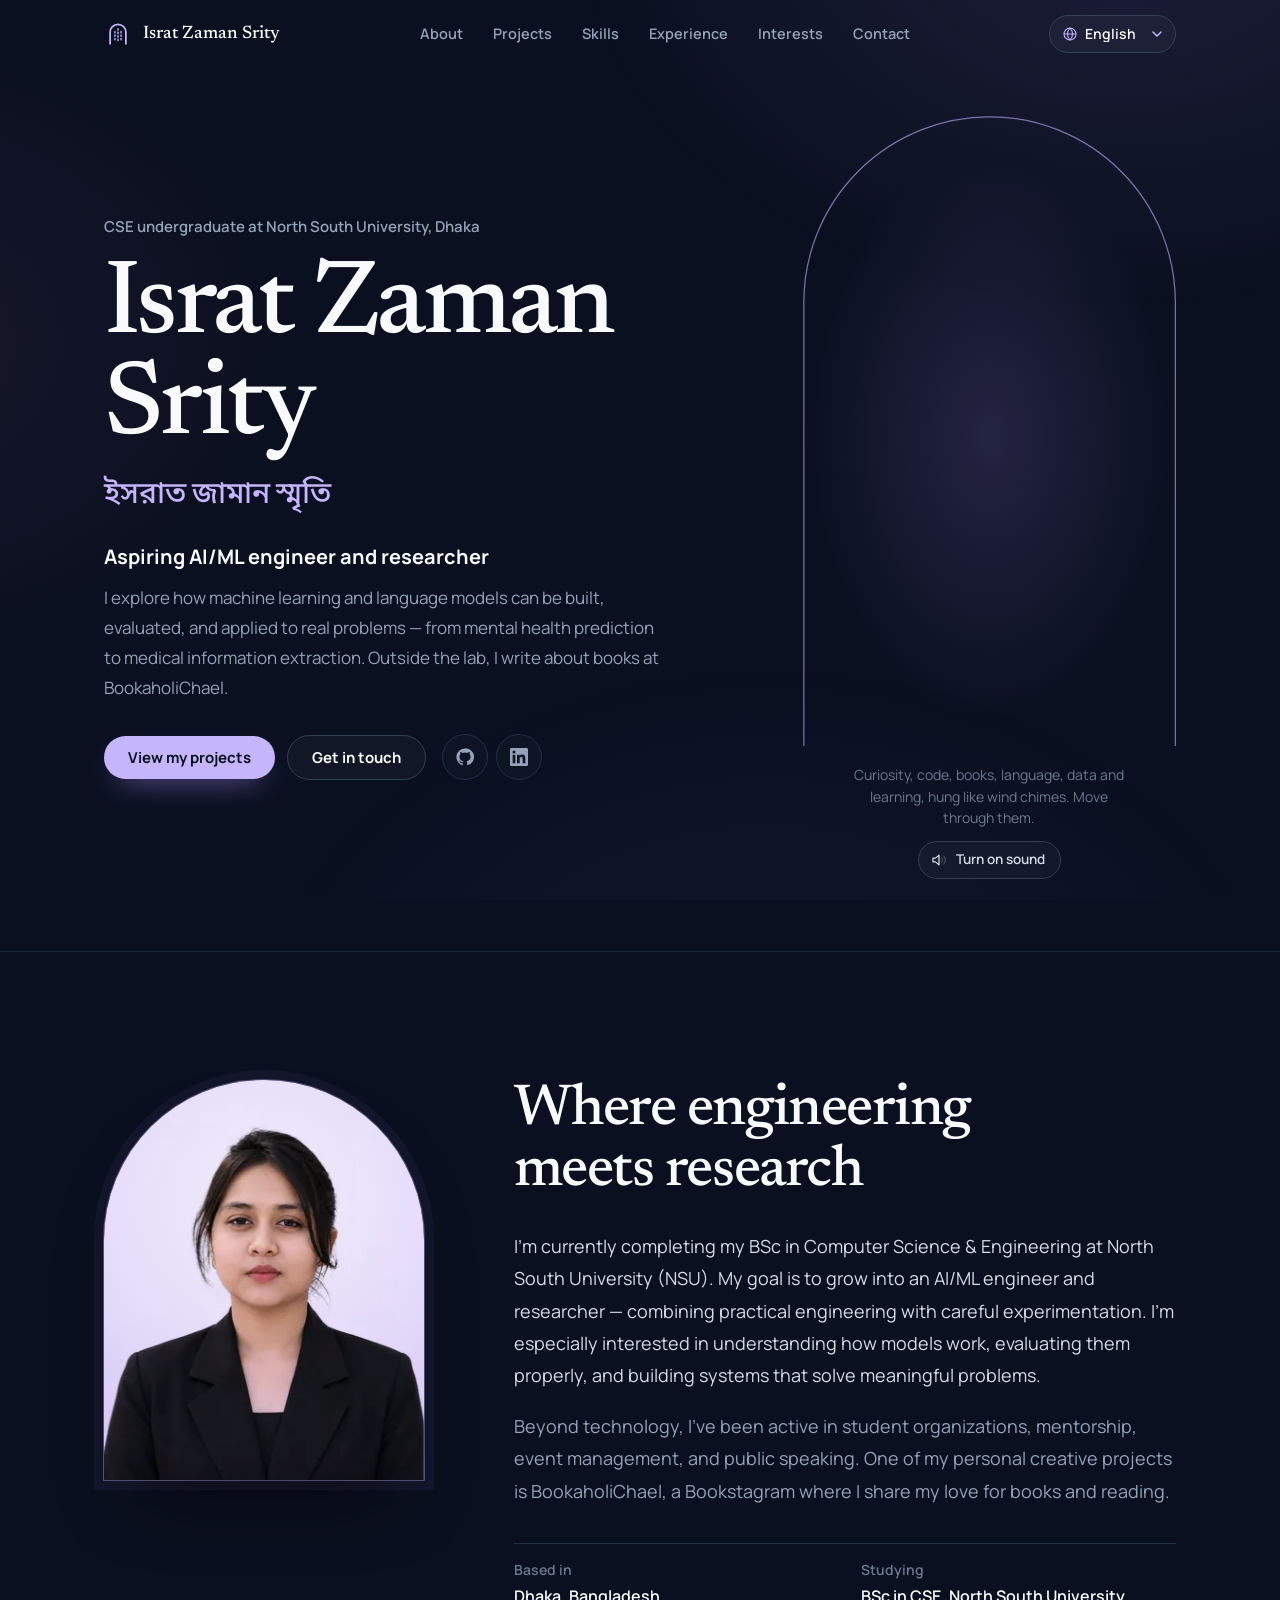
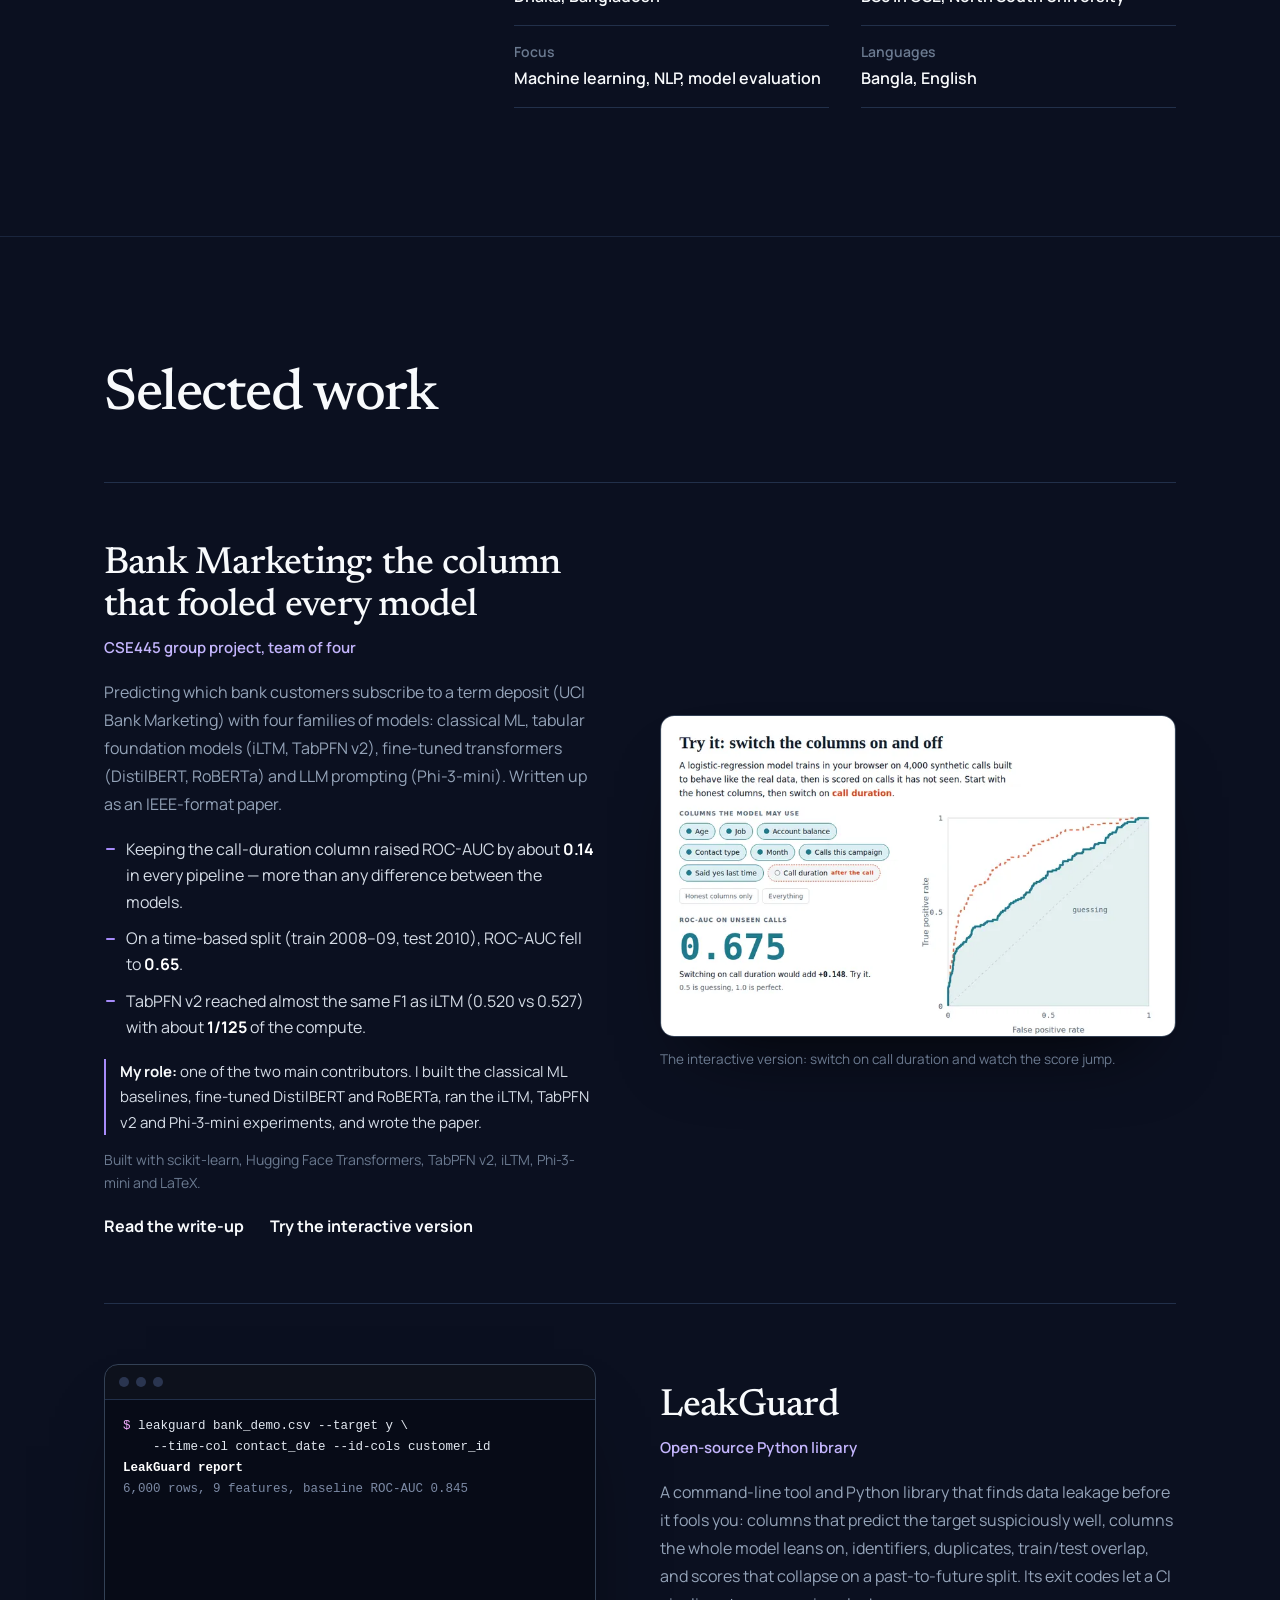
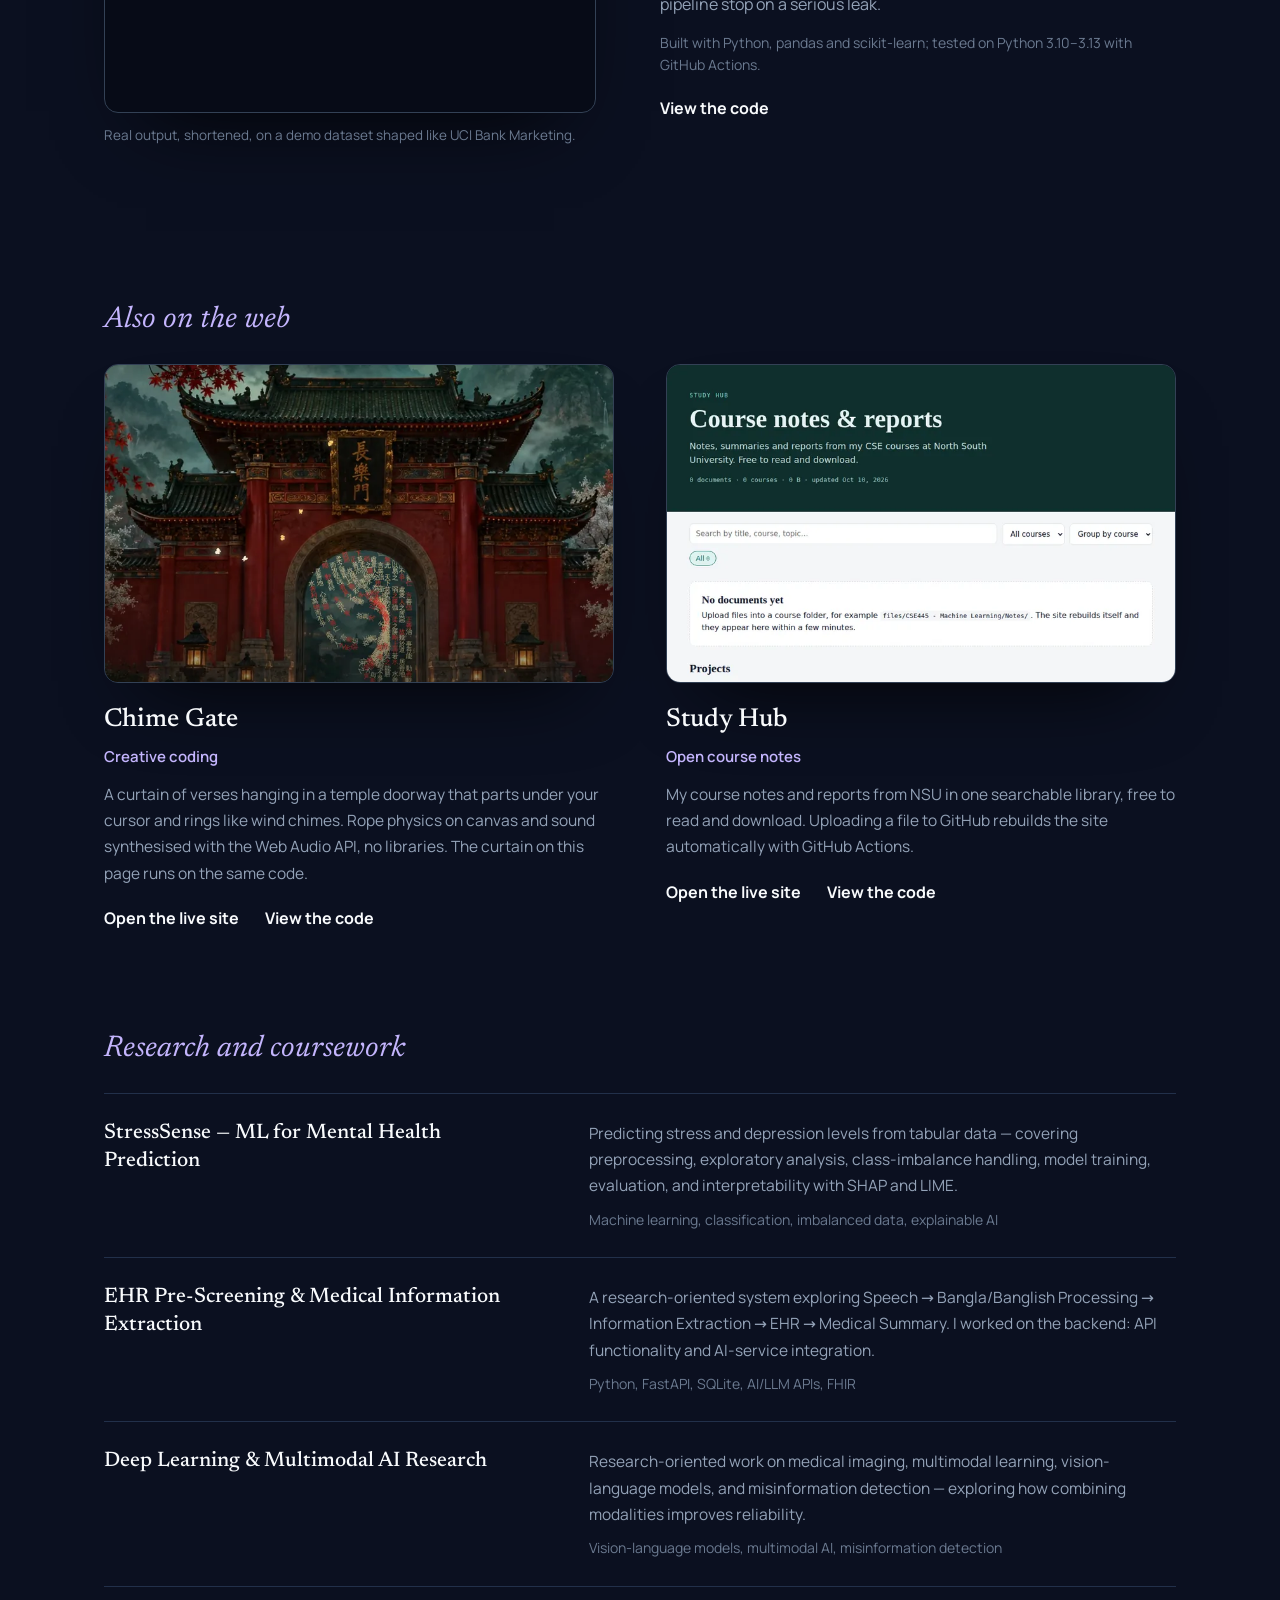
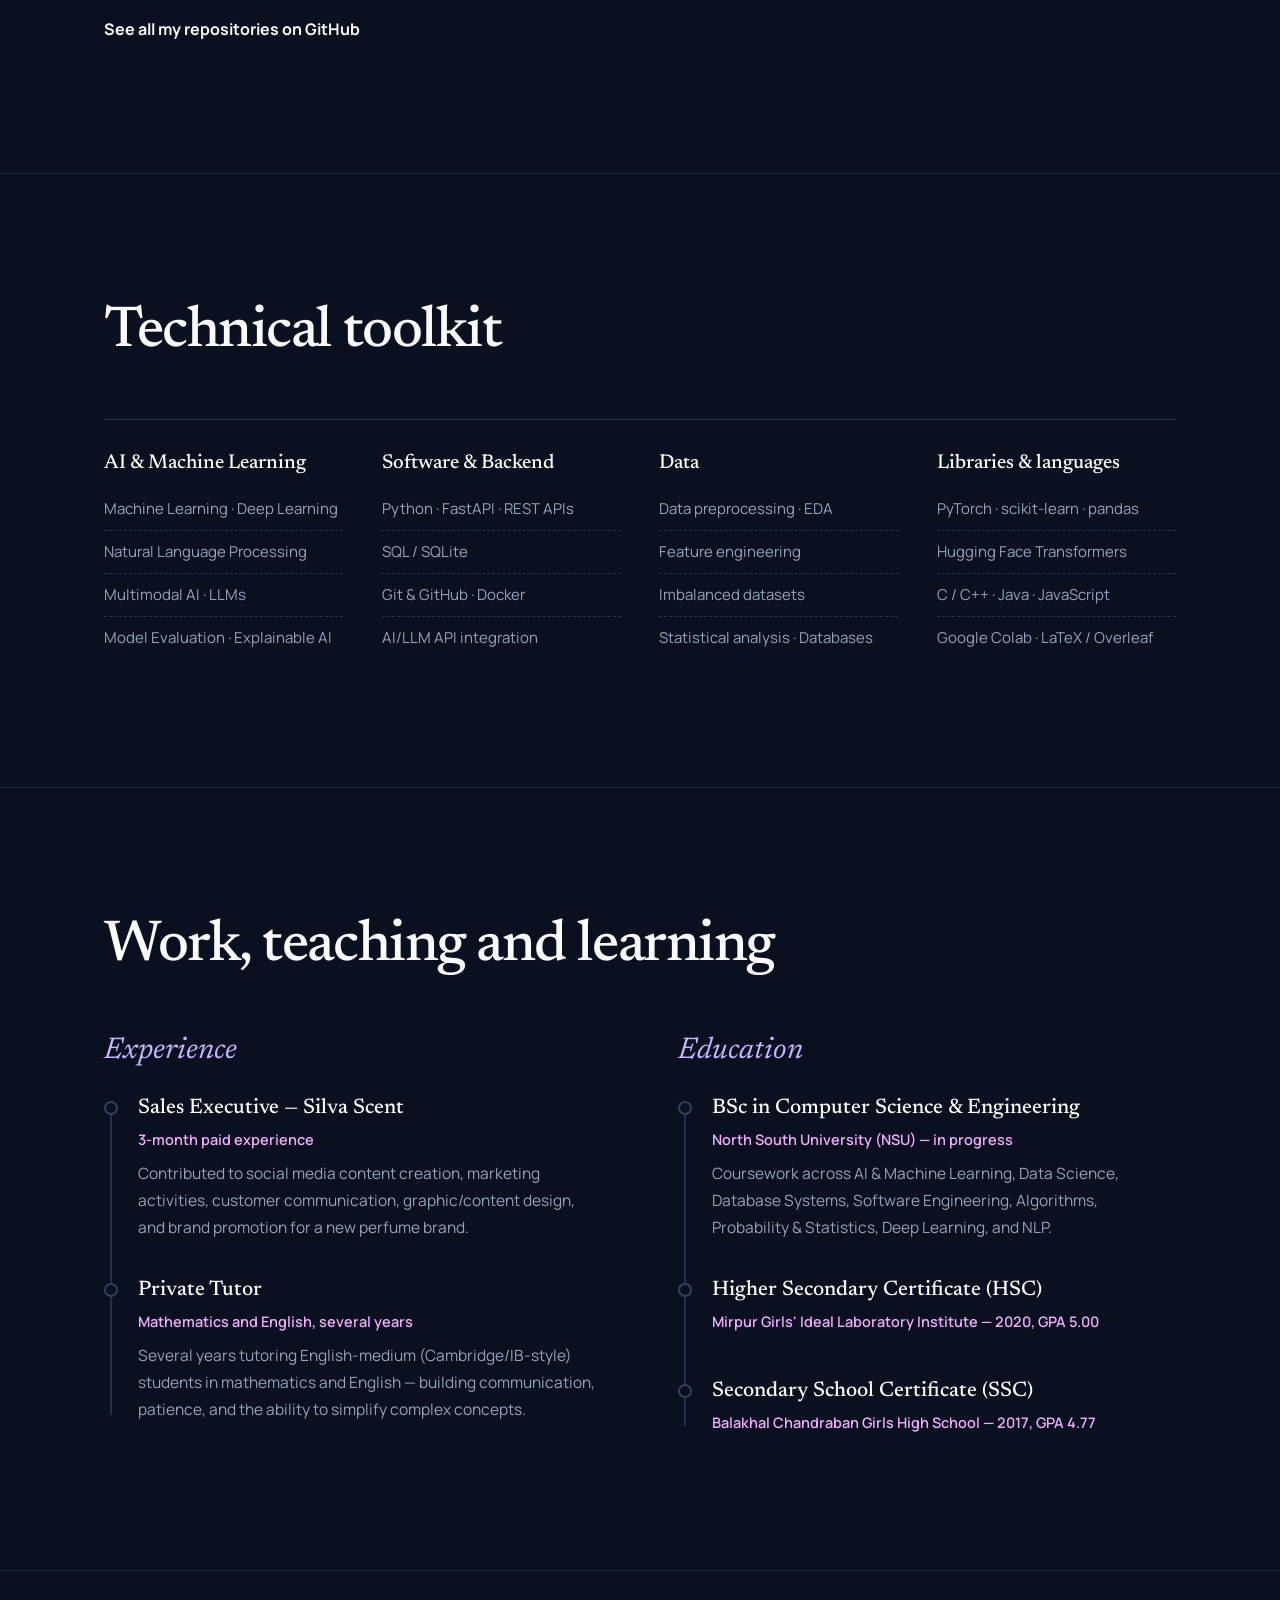
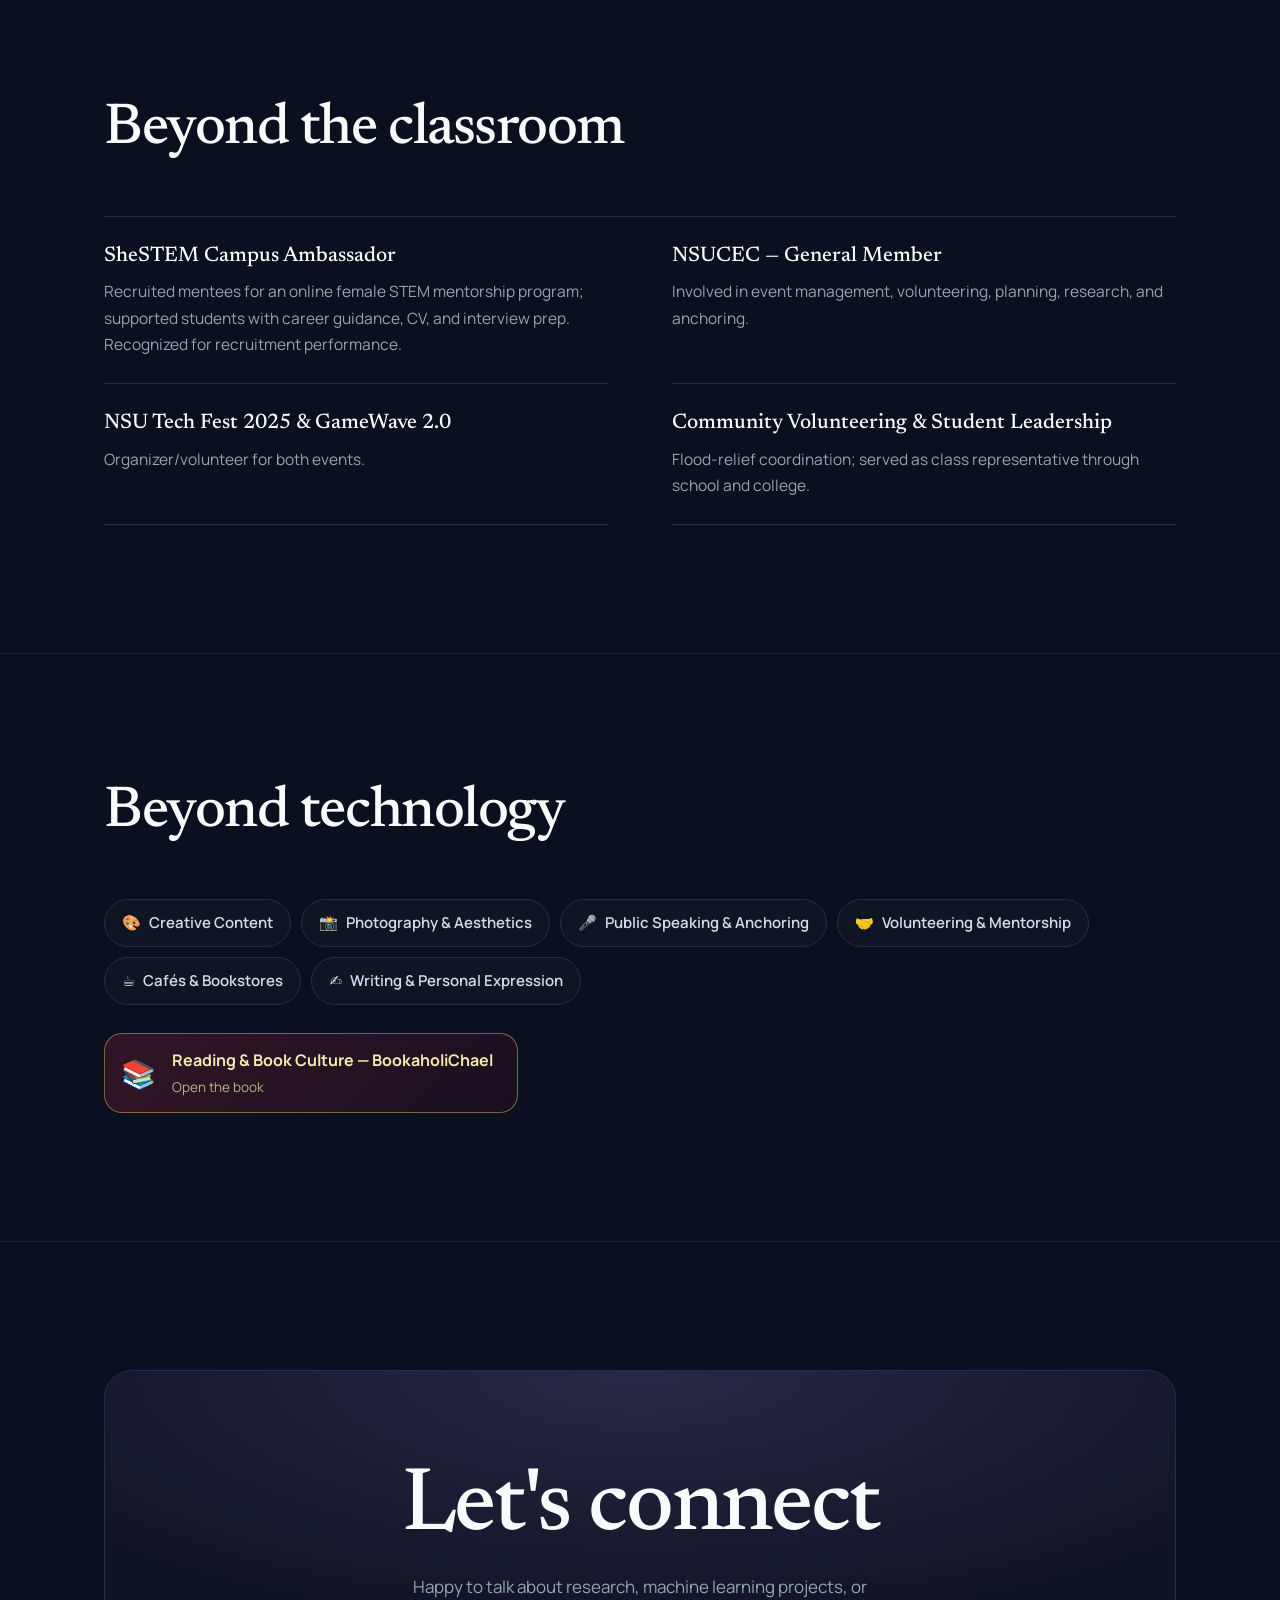
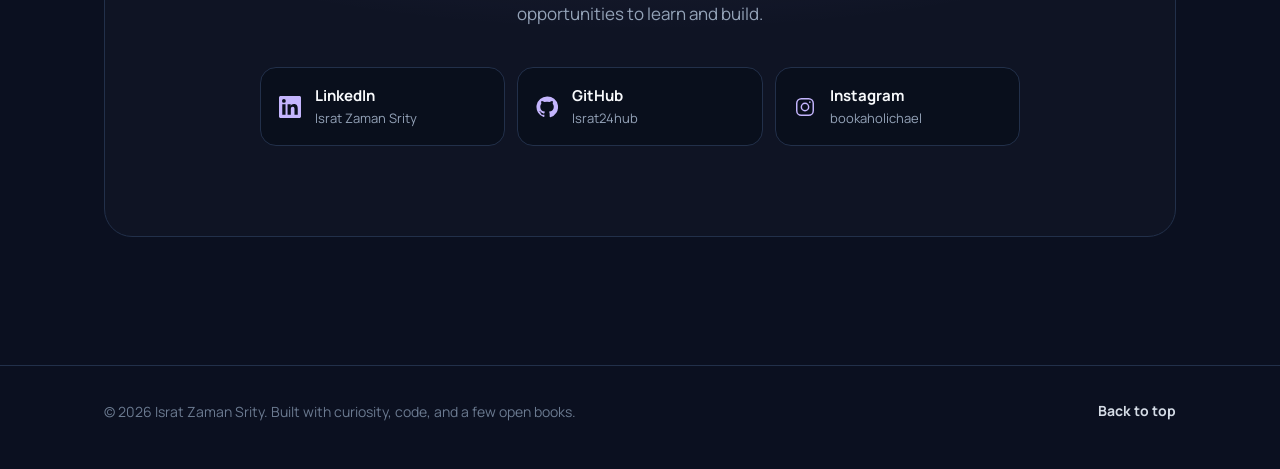
==== commit cd83db98: "Add six languages; curtain words follow the language The language menu now offers English, Bangla, H" ====
--- a/index.html
+++ b/index.html
@@ -28,7 +28,11 @@
     d.classList.add("js")
     try {
       var l = localStorage.getItem("portfolio-lang")
-      if (l === "bn" || l === "en") { d.setAttribute("data-lang", l); d.lang = l }
+      if (["bn", "hi", "de", "it", "es"].indexOf(l) !== -1) {
+        d.setAttribute("data-lang", l); d.lang = l
+        d.classList.add("i18n-pending") // hide the English text until the translation is in place
+        setTimeout(function () { d.classList.remove("i18n-pending") }, 2500)
+      }
     } catch (e) {}
   })()
 </script>
@@ -37,6 +41,7 @@
   "@context": "https://schema.org",
   "@type": "Person",
   "name": "Israt Zaman Srity",
+  "alternateName": "ইসরাত জামান স্মৃতি",
   "url": "https://israt24hub.github.io/",
   "image": "https://israt24hub.github.io/img/srity-640.jpg",
   "affiliation": { "@type": "CollegeOrUniversity", "name": "North South University" },
@@ -50,7 +55,7 @@
 </script>
 </head>
 <body>
-<a class="skip" href="#main"><span class="lang-en">Skip to content</span><span class="lang-bn">মূল অংশে যান</span></a>
+<a class="skip" href="#main"><span data-i18n="ui.1">Skip to content</span></a>
 
 <header class="nav" id="top">
   <div class="nav-inner">
@@ -59,20 +64,29 @@
       <span class="brand-name">Israt Zaman Srity</span>
     </a>
     <nav class="nav-links" id="nav-links" aria-label="Sections">
-      <a href="#about"><span class="lang-en">About</span><span class="lang-bn">পরিচিতি</span></a>
-      <a href="#projects"><span class="lang-en">Projects</span><span class="lang-bn">প্রজেক্ট</span></a>
-      <a href="#skills"><span class="lang-en">Skills</span><span class="lang-bn">দক্ষতা</span></a>
-      <a href="#experience"><span class="lang-en">Experience</span><span class="lang-bn">অভিজ্ঞতা</span></a>
-      <a href="#interests"><span class="lang-en">Interests</span><span class="lang-bn">আগ্রহ</span></a>
-      <a href="#contact"><span class="lang-en">Contact</span><span class="lang-bn">যোগাযোগ</span></a>
+      <a href="#about"><span data-i18n="nav.1">About</span></a>
+      <a href="#projects"><span data-i18n="nav.2">Projects</span></a>
+      <a href="#skills"><span data-i18n="nav.3">Skills</span></a>
+      <a href="#experience"><span data-i18n="nav.4">Experience</span></a>
+      <a href="#interests"><span data-i18n="nav.5">Interests</span></a>
+      <a href="#contact"><span data-i18n="nav.6">Contact</span></a>
       <span class="nav-indicator" aria-hidden="true"></span>
     </nav>
     <div class="nav-actions">
-      <button type="button" id="lang-toggle" class="lang-toggle">
-        <span class="lang-en" lang="bn">বাংলা</span><span class="lang-bn" lang="en">English</span>
-      </button>
+      <label class="lang-picker">
+        <span class="visually-hidden" data-i18n="ui.language">Language</span>
+        <svg viewBox="0 0 24 24" aria-hidden="true"><g fill="none" stroke="currentColor" stroke-width="1.6"><circle cx="12" cy="12" r="9"/><path d="M3 12h18M12 3c2.6 2.8 3.9 5.8 3.9 9s-1.3 6.2-3.9 9c-2.6-2.8-3.9-5.8-3.9-9S9.4 5.8 12 3Z"/></g></svg>
+        <select id="lang-select">
+          <option value="en" lang="en">English</option>
+          <option value="bn" lang="bn">বাংলা</option>
+          <option value="hi" lang="hi">हिन्दी</option>
+          <option value="de" lang="de">Deutsch</option>
+          <option value="it" lang="it">Italiano</option>
+          <option value="es" lang="es">Español</option>
+        </select>
+      </label>
       <button type="button" class="menu-btn" id="menu-btn" aria-expanded="false" aria-controls="nav-links">
-        <span class="visually-hidden"><span class="lang-en">Menu</span><span class="lang-bn">মেনু</span></span>
+        <span class="visually-hidden"><span data-i18n="nav.7">Menu</span></span>
         <span class="menu-icon" aria-hidden="true"><i></i><i></i></span>
       </button>
     </div>
@@ -86,28 +100,23 @@
   <div class="container hero-grid">
     <div class="hero-text">
       <p class="hero-where intro" style="--d:0">
-        <span class="lang-en">CSE undergraduate at North South University, Dhaka</span>
-        <span class="lang-bn">সিএসই শিক্ষার্থী, নর্থ সাউথ ইউনিভার্সিটি, ঢাকা</span>
+        <span data-i18n="hero.1">CSE undergraduate at North South University, Dhaka</span>
       </p>
       <h1 class="hero-name" id="hero-name">
-        <span class="lang-en"><span class="line"><span>Israt Zaman</span></span><span class="line"><span>Srity</span></span></span>
-        <span class="lang-bn"><span class="line"><span>ইসরাত জামান</span></span><span class="line"><span>শ্রীতি</span></span></span>
+        <span data-i18n="hero.2"><span class="line"><span>Israt Zaman</span></span><span class="line"><span>Srity</span></span></span>
       </h1>
       <p class="hero-alt intro" style="--d:3" aria-hidden="true">
-        <span class="lang-en" lang="bn">ইসরাত জামান শ্রীতি</span>
-        <span class="lang-bn" lang="en">Israt Zaman Srity</span>
+        <span id="hero-alt" lang="bn" data-i18n="hero.alt">ইসরাত জামান স্মৃতি</span>
       </p>
       <p class="hero-role intro" style="--d:4">
-        <span class="lang-en">Aspiring AI/ML engineer and researcher</span>
-        <span class="lang-bn">উদীয়মান এআই/এমএল ইঞ্জিনিয়ার ও গবেষক</span>
+        <span data-i18n="hero.3">Aspiring AI/ML engineer and researcher</span>
       </p>
       <p class="hero-lede intro" style="--d:5">
-        <span class="lang-en">I explore how machine learning and language models can be built, evaluated, and applied to real problems — from mental health prediction to medical information extraction. Outside the lab, I write about books at BookaholiChael.</span>
-        <span class="lang-bn">আমি এমন গবেষণা ও প্রকল্প নিয়ে কাজ করি যেখানে মেশিন লার্নিং ও ভাষা মডেল বাস্তব সমস্যা সমাধানে ব্যবহৃত হয় — মানসিক স্বাস্থ্য পূর্বাভাস থেকে চিকিৎসা তথ্য নিষ্কাশন পর্যন্ত। কাজের বাইরে আমি বইয়ের জগতে থাকি BookaholiChael-এ।</span>
+        <span data-i18n="hero.4">I explore how machine learning and language models can be built, evaluated, and applied to real problems — from mental health prediction to medical information extraction. Outside the lab, I write about books at BookaholiChael.</span>
       </p>
       <div class="cta-row intro" style="--d:6">
-        <a class="btn btn-primary" href="#projects"><span class="lang-en">View my projects</span><span class="lang-bn">প্রজেক্ট দেখুন</span></a>
-        <a class="btn btn-ghost" href="#contact"><span class="lang-en">Get in touch</span><span class="lang-bn">যোগাযোগ করুন</span></a>
+        <a class="btn btn-primary" href="#projects"><span data-i18n="hero.5">View my projects</span></a>
+        <a class="btn btn-ghost" href="#contact"><span data-i18n="hero.6">Get in touch</span></a>
         <span class="hero-social">
           <a href="https://github.com/Israt24hub" target="_blank" rel="noopener" aria-label="GitHub">
             <svg viewBox="0 0 24 24" aria-hidden="true"><path fill="currentColor" d="M12 .5a11.5 11.5 0 0 0-3.64 22.41c.58.1.79-.25.79-.56v-2c-3.2.7-3.88-1.37-3.88-1.37-.53-1.33-1.3-1.69-1.3-1.69-1.05-.72.08-.7.08-.7 1.16.08 1.77 1.19 1.77 1.19 1.03 1.77 2.71 1.26 3.37.96.1-.75.4-1.26.73-1.55-2.56-.29-5.25-1.28-5.25-5.69 0-1.26.45-2.29 1.19-3.1-.12-.29-.52-1.46.11-3.05 0 0 .97-.31 3.17 1.18a11 11 0 0 1 5.77 0c2.2-1.49 3.17-1.18 3.17-1.18.63 1.59.23 2.76.11 3.05.74.81 1.19 1.84 1.19 3.1 0 4.42-2.7 5.39-5.27 5.68.41.36.78 1.06.78 2.14v3.17c0 .31.21.67.8.56A11.5 11.5 0 0 0 12 .5Z"/></svg>
@@ -124,12 +133,10 @@
         <svg class="arch-line" aria-hidden="true"><path /></svg>
       </div>
       <figcaption class="arch-caption">
-        <span class="lang-en">The Bangla alphabet, hung like wind chimes. Move through it.</span>
-        <span class="lang-bn">বাংলা বর্ণমালা, উইন্ড চাইমের মতো ঝুলছে। কার্সর বুলিয়ে দেখুন।</span>
+        <span data-i18n="hero.7">Curiosity, code, books, language, data and learning, hung like wind chimes. Move through them.</span>
         <button type="button" class="sound-btn" id="hero-sound" aria-pressed="false">
           <svg viewBox="0 0 24 24" aria-hidden="true"><g fill="none" stroke="currentColor" stroke-width="1.7" stroke-linecap="round" stroke-linejoin="round"><path d="M4 9.5h3.2L12 5.5v13l-4.8-4H4z"/><path class="wave" d="M15.5 9a4.2 4.2 0 0 1 0 6M18.2 6.5a8 8 0 0 1 0 11"/></g></svg>
-          <span class="lang-en" data-on="Sound on" data-off="Turn on sound">Turn on sound</span>
-          <span class="lang-bn" data-on="শব্দ চালু" data-off="শব্দ চালু করুন">শব্দ চালু করুন</span>
+          <span class="sound-label" data-i18n="sound.off">Turn on sound</span>
         </button>
       </figcaption>
     </figure>
@@ -146,18 +153,16 @@
       </picture>
     </div>
     <div class="about-main">
-      <h2 class="title" data-reveal><span class="lang-en">Where engineering meets research</span><span class="lang-bn">যেখানে ইঞ্জিনিয়ারিং ও গবেষণা মিলিত হয়</span></h2>
+      <h2 class="title" data-reveal><span data-i18n="about.1">Where engineering meets research</span></h2>
       <div class="about-text" data-reveal>
-        <p class="lang-en">I'm currently completing my BSc in Computer Science &amp; Engineering at North South University (NSU). My goal is to grow into an AI/ML engineer and researcher — combining practical engineering with careful experimentation. I'm especially interested in understanding how models work, evaluating them properly, and building systems that solve meaningful problems.</p>
-        <p class="lang-bn">আমি বর্তমানে নর্থ সাউথ ইউনিভার্সিটি (NSU)-তে কম্পিউটার সায়েন্স ও ইঞ্জিনিয়ারিং বিষয়ে বিএসসি সম্পন্ন করছি। আমার লক্ষ্য একজন এআই/এমএল ইঞ্জিনিয়ার ও গবেষক হিসেবে গড়ে ওঠা — ব্যবহারিক ইঞ্জিনিয়ারিং ও গভীর পরীক্ষণের সমন্বয়ে। মডেল কীভাবে কাজ করে তা বোঝা, সঠিকভাবে মূল্যায়ন করা এবং বাস্তব সমস্যার সমাধানকারী সিস্টেম তৈরি করা আমার বিশেষ আগ্রহের বিষয়।</p>
-        <p class="lang-en">Beyond technology, I've been active in student organizations, mentorship, event management, and public speaking. One of my personal creative projects is BookaholiChael, a Bookstagram where I share my love for books and reading.</p>
-        <p class="lang-bn">প্রযুক্তির বাইরে আমি শিক্ষার্থী সংগঠন, মেন্টরশিপ, ইভেন্ট ম্যানেজমেন্ট ও পাবলিক স্পিকিং-এ সক্রিয় থেকেছি। আমার একটি ব্যক্তিগত সৃজনশীল প্রকল্প হলো BookaholiChael — একটি Bookstagram, যেখানে আমি বই ও পড়ার প্রতি ভালোবাসা ভাগ করে নিই।</p>
+        <p data-i18n="about.2">I'm currently completing my BSc in Computer Science &amp; Engineering at North South University (NSU). My goal is to grow into an AI/ML engineer and researcher — combining practical engineering with careful experimentation. I'm especially interested in understanding how models work, evaluating them properly, and building systems that solve meaningful problems.</p>
+        <p data-i18n="about.3">Beyond technology, I've been active in student organizations, mentorship, event management, and public speaking. One of my personal creative projects is BookaholiChael, a Bookstagram where I share my love for books and reading.</p>
       </div>
       <dl class="facts" data-reveal>
-        <div><dt><span class="lang-en">Based in</span><span class="lang-bn">অবস্থান</span></dt><dd><span class="lang-en">Dhaka, Bangladesh</span><span class="lang-bn">ঢাকা, বাংলাদেশ</span></dd></div>
-        <div><dt><span class="lang-en">Studying</span><span class="lang-bn">অধ্যয়ন</span></dt><dd><span class="lang-en">BSc in CSE, North South University</span><span class="lang-bn">বিএসসি (সিএসই), নর্থ সাউথ ইউনিভার্সিটি</span></dd></div>
-        <div><dt><span class="lang-en">Focus</span><span class="lang-bn">আগ্রহের ক্ষেত্র</span></dt><dd><span class="lang-en">Machine learning, NLP, model evaluation</span><span class="lang-bn">মেশিন লার্নিং, এনএলপি, মডেল মূল্যায়ন</span></dd></div>
-        <div><dt><span class="lang-en">Languages</span><span class="lang-bn">ভাষা</span></dt><dd><span class="lang-en">Bangla, English</span><span class="lang-bn">বাংলা, ইংরেজি</span></dd></div>
+        <div><dt><span data-i18n="about.4">Based in</span></dt><dd><span data-i18n="about.5">Dhaka, Bangladesh</span></dd></div>
+        <div><dt><span data-i18n="about.6">Studying</span></dt><dd><span data-i18n="about.7">BSc in CSE, North South University</span></dd></div>
+        <div><dt><span data-i18n="about.8">Focus</span></dt><dd><span data-i18n="about.9">Machine learning, NLP, model evaluation</span></dd></div>
+        <div><dt><span data-i18n="about.10">Languages</span></dt><dd><span data-i18n="about.11">Bangla, English</span></dd></div>
       </dl>
     </div>
   </div>
@@ -166,31 +171,23 @@
 <!-- ============================== PROJECTS ============================== -->
 <section id="projects" class="section">
   <div class="container">
-    <h2 class="title" data-reveal><span class="lang-en">Selected work</span><span class="lang-bn">নির্বাচিত কাজ</span></h2>
+    <h2 class="title" data-reveal><span data-i18n="projects.1">Selected work</span></h2>
 
     <article class="feature" data-reveal>
       <div class="feature-text">
-        <h3><span class="lang-en">Bank Marketing: the column that fooled every model</span><span class="lang-bn">ব্যাংক মার্কেটিং: যে কলাম প্রতিটি মডেলকে বোকা বানাল</span></h3>
-        <p class="meta"><span class="lang-en">CSE445 group project, team of four</span><span class="lang-bn">CSE445 গ্রুপ প্রজেক্ট, চারজনের দল</span></p>
-        <p class="lang-en">Predicting which bank customers subscribe to a term deposit (UCI Bank Marketing) with four families of models: classical ML, tabular foundation models (iLTM, TabPFN v2), fine-tuned transformers (DistilBERT, RoBERTa) and LLM prompting (Phi-3-mini). Written up as an IEEE-format paper.</p>
-        <p class="lang-bn">UCI ব্যাংক মার্কেটিং ডেটাসেটে কোন গ্রাহক টার্ম ডিপোজিট নেবেন তার পূর্বাভাস — চার ধরনের মডেল দিয়ে: ক্লাসিক্যাল এমএল, ট্যাবুলার ফাউন্ডেশন মডেল (iLTM, TabPFN v2), ফাইন-টিউনড ট্রান্সফরমার (DistilBERT, RoBERTa) এবং এলএলএম প্রম্পটিং (Phi-3-mini)। আইইইই ফরম্যাটে গবেষণাপত্র আকারে লেখা।</p>
-        <ul class="findings lang-en">
+        <h3><span data-i18n="projects.2">Bank Marketing: the column that fooled every model</span></h3>
+        <p class="meta"><span data-i18n="projects.3">CSE445 group project, team of four</span></p>
+        <p data-i18n="projects.4">Predicting which bank customers subscribe to a term deposit (UCI Bank Marketing) with four families of models: classical ML, tabular foundation models (iLTM, TabPFN v2), fine-tuned transformers (DistilBERT, RoBERTa) and LLM prompting (Phi-3-mini). Written up as an IEEE-format paper.</p>
+        <ul class="findings" data-i18n="projects.5">
           <li>Keeping the call-duration column raised ROC-AUC by about <b>0.14</b> in every pipeline — more than any difference between the models.</li>
           <li>On a time-based split (train 2008–09, test 2010), ROC-AUC fell to <b>0.65</b>.</li>
           <li>TabPFN v2 reached almost the same F1 as iLTM (0.520 vs 0.527) with about <b>1/125</b> of the compute.</li>
         </ul>
-        <ul class="findings lang-bn">
-          <li>কলের সময়কাল (duration) কলাম রাখলে প্রতিটি পাইপলাইনে ROC-AUC প্রায় <b>০.১৪</b> বেড়ে যায় — যা মডেলগুলোর নিজেদের মধ্যে যেকোনো পার্থক্যের চেয়ে বেশি।</li>
-          <li>সময়ভিত্তিক স্প্লিটে (২০০৮–০৯-এ ট্রেন, ২০১০-এ টেস্ট) ROC-AUC নেমে আসে <b>০.৬৫</b>-এ।</li>
-          <li>TabPFN v2 প্রায় একই F1 (০.৫২০ বনাম ০.৫২৭) পেয়েছে iLTM-এর মাত্র <b>১/১২৫</b> ভাগ কম্পিউটে।</li>
-        </ul>
-        <p class="role lang-en"><b>My role:</b> one of the two main contributors. I built the classical ML baselines, fine-tuned DistilBERT and RoBERTa, ran the iLTM, TabPFN v2 and Phi-3-mini experiments, and wrote the paper.</p>
-        <p class="role lang-bn"><b>আমার ভূমিকা:</b> দুই প্রধান অবদানকারীর একজন — ক্লাসিক্যাল এমএল বেসলাইন, DistilBERT ও RoBERTa ফাইন-টিউনিং, iLTM, TabPFN v2 ও Phi-3-mini পরীক্ষা এবং গবেষণাপত্র লেখা।</p>
-        <p class="built lang-en">Built with scikit-learn, Hugging Face Transformers, TabPFN v2, iLTM, Phi-3-mini and LaTeX.</p>
-        <p class="built lang-bn">ব্যবহৃত: scikit-learn, Hugging Face Transformers, TabPFN v2, iLTM, Phi-3-mini ও LaTeX।</p>
+        <p class="role" data-i18n="projects.6"><b>My role:</b> one of the two main contributors. I built the classical ML baselines, fine-tuned DistilBERT and RoBERTa, ran the iLTM, TabPFN v2 and Phi-3-mini experiments, and wrote the paper.</p>
+        <p class="built" data-i18n="projects.7">Built with scikit-learn, Hugging Face Transformers, TabPFN v2, iLTM, Phi-3-mini and LaTeX.</p>
         <p class="links">
-          <a class="link" href="https://github.com/Israt24hub/bank-marketing-leakage" target="_blank" rel="noopener"><span class="lang-en">Read the write-up</span><span class="lang-bn">বিস্তারিত পড়ুন</span></a>
-          <a class="link" href="https://israt24hub.github.io/data-leakage-explained/" target="_blank" rel="noopener"><span class="lang-en">Try the interactive version</span><span class="lang-bn">ইন্টারঅ্যাকটিভ সংস্করণ দেখুন</span></a>
+          <a class="link" href="https://github.com/Israt24hub/bank-marketing-leakage" target="_blank" rel="noopener"><span data-i18n="projects.8">Read the write-up</span></a>
+          <a class="link" href="https://israt24hub.github.io/data-leakage-explained/" target="_blank" rel="noopener"><span data-i18n="projects.9">Try the interactive version</span></a>
         </p>
       </div>
       <figure class="feature-visual">
@@ -198,8 +195,7 @@
           <img src="img/projects/leakage-explainer.webp" width="800" height="500" loading="lazy" alt="The interactive explainer: column switches on the left, and an ROC curve that jumps up when call duration is switched on">
         </a>
         <figcaption>
-          <span class="lang-en">The interactive version: switch on call duration and watch the score jump.</span>
-          <span class="lang-bn">ইন্টারঅ্যাকটিভ সংস্করণ: call duration চালু করলেই স্কোর লাফিয়ে বাড়ে।</span>
+          <span data-i18n="projects.10">The interactive version: switch on call duration and watch the score jump.</span>
         </figcaption>
       </figure>
     </article>
@@ -207,13 +203,11 @@
     <article class="feature feature-flip" data-reveal>
       <div class="feature-text">
         <h3>LeakGuard</h3>
-        <p class="meta"><span class="lang-en">Open-source Python library</span><span class="lang-bn">ওপেন-সোর্স পাইথন লাইব্রেরি</span></p>
-        <p class="lang-en">A command-line tool and Python library that finds data leakage before it fools you: columns that predict the target suspiciously well, columns the whole model leans on, identifiers, duplicates, train/test overlap, and scores that collapse on a past-to-future split. Its exit codes let a CI pipeline stop on a serious leak.</p>
-        <p class="lang-bn">একটি কমান্ড-লাইন টুল ও পাইথন লাইব্রেরি, যা ডেটা লিকেজ আগেভাগেই ধরে ফেলে: যে কলাম টার্গেটকে সন্দেহজনকভাবে ভালো পূর্বাভাস দেয়, যে কলামের ওপর পুরো মডেল নির্ভর করে, আইডেন্টিফায়ার, ডুপ্লিকেট, ট্রেন/টেস্ট ওভারল্যাপ এবং সময়ভিত্তিক স্প্লিটে ভেঙে পড়া স্কোর। গুরুতর লিকেজ পেলে এর এক্সিট কোড CI পাইপলাইন থামিয়ে দিতে পারে।</p>
-        <p class="built lang-en">Built with Python, pandas and scikit-learn; tested on Python 3.10–3.13 with GitHub Actions.</p>
-        <p class="built lang-bn">ব্যবহৃত: Python, pandas ও scikit-learn; GitHub Actions-এ Python 3.10–3.13-এ পরীক্ষিত।</p>
+        <p class="meta"><span data-i18n="projects.11">Open-source Python library</span></p>
+        <p data-i18n="projects.12">A command-line tool and Python library that finds data leakage before it fools you: columns that predict the target suspiciously well, columns the whole model leans on, identifiers, duplicates, train/test overlap, and scores that collapse on a past-to-future split. Its exit codes let a CI pipeline stop on a serious leak.</p>
+        <p class="built" data-i18n="projects.13">Built with Python, pandas and scikit-learn; tested on Python 3.10–3.13 with GitHub Actions.</p>
         <p class="links">
-          <a class="link" href="https://github.com/Israt24hub/leakguard" target="_blank" rel="noopener"><span class="lang-en">View the code</span><span class="lang-bn">কোড দেখুন</span></a>
+          <a class="link" href="https://github.com/Israt24hub/leakguard" target="_blank" rel="noopener"><span data-i18n="projects.14">View the code</span></a>
         </p>
       </div>
       <figure class="feature-visual">
@@ -234,25 +228,23 @@
 <span class="t-line t-exit">exit code 1: the CI check fails</span><span class="t-caret" aria-hidden="true"></span></code></pre>
         </div>
         <figcaption>
-          <span class="lang-en">Real output, shortened, on a demo dataset shaped like UCI Bank Marketing.</span>
-          <span class="lang-bn">UCI ব্যাংক মার্কেটিং-এর আদলে তৈরি ডেমো ডেটাসেটে আসল আউটপুট (সংক্ষেপিত)।</span>
+          <span data-i18n="projects.15">Real output, shortened, on a demo dataset shaped like UCI Bank Marketing.</span>
         </figcaption>
       </figure>
     </article>
 
-    <h3 class="subhead" data-reveal><span class="lang-en">Also on the web</span><span class="lang-bn">ওয়েবে আরও</span></h3>
+    <h3 class="subhead" data-reveal><span data-i18n="projects.16">Also on the web</span></h3>
     <div class="web-grid">
       <article class="web-card" data-reveal>
         <a class="shot" href="https://israt24hub.github.io/chime-gate/" target="_blank" rel="noopener" tabindex="-1" aria-hidden="true">
           <img src="img/projects/chime-gate.webp" width="800" height="500" alt="" loading="lazy">
         </a>
         <h4>Chime Gate</h4>
-        <p class="meta"><span class="lang-en">Creative coding</span><span class="lang-bn">ক্রিয়েটিভ কোডিং</span></p>
-        <p class="lang-en">A curtain of verses hanging in a temple doorway that parts under your cursor and rings like wind chimes. Rope physics on canvas and sound synthesised with the Web Audio API, no libraries. The curtain on this page runs on the same code.</p>
-        <p class="lang-bn">মন্দিরের দরজায় ঝোলানো কবিতার পর্দা, যা কার্সরের ছোঁয়ায় সরে যায় আর উইন্ড চাইমের মতো বেজে ওঠে। ক্যানভাসে রোপ ফিজিক্স ও Web Audio API-তে তৈরি শব্দ, কোনো লাইব্রেরি ছাড়াই। এই পেজের পর্দাটিও একই কোডে চলে।</p>
+        <p class="meta"><span data-i18n="projects.17">Creative coding</span></p>
+        <p data-i18n="projects.18">A curtain of verses hanging in a temple doorway that parts under your cursor and rings like wind chimes. Rope physics on canvas and sound synthesised with the Web Audio API, no libraries. The curtain on this page runs on the same code.</p>
         <p class="links">
-          <a class="link" href="https://israt24hub.github.io/chime-gate/" target="_blank" rel="noopener"><span class="lang-en">Open the live site</span><span class="lang-bn">লাইভ সাইট খুলুন</span></a>
-          <a class="link" href="https://github.com/Israt24hub/chime-gate" target="_blank" rel="noopener"><span class="lang-en">View the code</span><span class="lang-bn">কোড দেখুন</span></a>
+          <a class="link" href="https://israt24hub.github.io/chime-gate/" target="_blank" rel="noopener"><span data-i18n="projects.19">Open the live site</span></a>
+          <a class="link" href="https://github.com/Israt24hub/chime-gate" target="_blank" rel="noopener"><span data-i18n="projects.14">View the code</span></a>
         </p>
       </article>
       <article class="web-card" data-reveal>
@@ -260,45 +252,41 @@
           <img src="img/projects/study-hub.webp" width="800" height="500" alt="" loading="lazy">
         </a>
         <h4>Study Hub</h4>
-        <p class="meta"><span class="lang-en">Open course notes</span><span class="lang-bn">উন্মুক্ত কোর্স নোট</span></p>
-        <p class="lang-en">My course notes and reports from NSU in one searchable library, free to read and download. Uploading a file to GitHub rebuilds the site automatically with GitHub Actions.</p>
-        <p class="lang-bn">এনএসইউ-র কোর্স নোট ও রিপোর্ট এক জায়গায়, সহজে খোঁজা যায়, বিনামূল্যে পড়া ও ডাউনলোড করা যায়। গিটহাবে ফাইল আপলোড করলেই GitHub Actions দিয়ে সাইট নিজে থেকে আপডেট হয়।</p>
+        <p class="meta"><span data-i18n="projects.20">Open course notes</span></p>
+        <p data-i18n="projects.21">My course notes and reports from NSU in one searchable library, free to read and download. Uploading a file to GitHub rebuilds the site automatically with GitHub Actions.</p>
         <p class="links">
-          <a class="link" href="https://israt24hub.github.io/study-hub/" target="_blank" rel="noopener"><span class="lang-en">Open the live site</span><span class="lang-bn">লাইভ সাইট খুলুন</span></a>
-          <a class="link" href="https://github.com/Israt24hub/study-hub" target="_blank" rel="noopener"><span class="lang-en">View the code</span><span class="lang-bn">কোড দেখুন</span></a>
+          <a class="link" href="https://israt24hub.github.io/study-hub/" target="_blank" rel="noopener"><span data-i18n="projects.19">Open the live site</span></a>
+          <a class="link" href="https://github.com/Israt24hub/study-hub" target="_blank" rel="noopener"><span data-i18n="projects.14">View the code</span></a>
         </p>
       </article>
     </div>
 
-    <h3 class="subhead" data-reveal><span class="lang-en">Research and coursework</span><span class="lang-bn">গবেষণা ও কোর্সওয়ার্ক</span></h3>
+    <h3 class="subhead" data-reveal><span data-i18n="projects.22">Research and coursework</span></h3>
     <div class="research" data-reveal>
       <article class="research-item">
-        <h4><span class="lang-en">StressSense — ML for Mental Health Prediction</span><span class="lang-bn">StressSense — মানসিক স্বাস্থ্য পূর্বাভাসের জন্য মেশিন লার্নিং</span></h4>
+        <h4><span data-i18n="projects.23">StressSense — ML for Mental Health Prediction</span></h4>
         <div>
-          <p class="lang-en">Predicting stress and depression levels from tabular data — covering preprocessing, exploratory analysis, class-imbalance handling, model training, evaluation, and interpretability with SHAP and LIME.</p>
-          <p class="lang-bn">তথ্য থেকে স্ট্রেস ও ডিপ্রেশনের মাত্রা পূর্বাভাসকারী প্রকল্প — প্রিপ্রসেসিং, এক্সপ্লোরেটরি অ্যানালাইসিস, ইমব্যালান্স হ্যান্ডলিং, মডেল ট্রেনিং, ইভ্যালুয়েশন এবং SHAP ও LIME দিয়ে ইন্টারপ্রিটেবিলিটি বিশ্লেষণ।</p>
+          <p data-i18n="projects.24">Predicting stress and depression levels from tabular data — covering preprocessing, exploratory analysis, class-imbalance handling, model training, evaluation, and interpretability with SHAP and LIME.</p>
           <p class="built">Machine learning, classification, imbalanced data, explainable AI</p>
         </div>
       </article>
       <article class="research-item">
-        <h4><span class="lang-en">EHR Pre-Screening &amp; Medical Information Extraction</span><span class="lang-bn">ইএইচআর প্রি-স্ক্রিনিং ও মেডিকেল তথ্য নিষ্কাশন সিস্টেম</span></h4>
+        <h4><span data-i18n="projects.25">EHR Pre-Screening &amp; Medical Information Extraction</span></h4>
         <div>
-          <p class="lang-en">A research-oriented system exploring Speech → Bangla/Banglish Processing → Information Extraction → EHR → Medical Summary. I worked on the backend: API functionality and AI-service integration.</p>
-          <p class="lang-bn">Speech → বাংলা/বাংলিশ প্রসেসিং → তথ্য নিষ্কাশন → EHR → মেডিকেল সারাংশ — এই কর্মপ্রবাহ নিয়ে একটি গবেষণাধর্মী সিস্টেম। আমি ব্যাকএন্ডে এপিআই ফাংশনালিটি ও এআই সার্ভিস ইন্টিগ্রেশন নিয়ে কাজ করেছি।</p>
+          <p data-i18n="projects.26">A research-oriented system exploring Speech → Bangla/Banglish Processing → Information Extraction → EHR → Medical Summary. I worked on the backend: API functionality and AI-service integration.</p>
           <p class="built">Python, FastAPI, SQLite, AI/LLM APIs, FHIR</p>
         </div>
       </article>
       <article class="research-item">
-        <h4><span class="lang-en">Deep Learning &amp; Multimodal AI Research</span><span class="lang-bn">ডিপ লার্নিং ও মাল্টিমোডাল এআই গবেষণা</span></h4>
+        <h4><span data-i18n="projects.27">Deep Learning &amp; Multimodal AI Research</span></h4>
         <div>
-          <p class="lang-en">Research-oriented work on medical imaging, multimodal learning, vision-language models, and misinformation detection — exploring how combining modalities improves reliability.</p>
-          <p class="lang-bn">মেডিকেল ইমেজিং, মাল্টিমোডাল লার্নিং, ভিশন-ল্যাঙ্গুয়েজ মডেল ও মিসইনফরমেশন ডিটেকশন নিয়ে গবেষণাধর্মী কাজ — বিভিন্ন মোডালিটি একত্রিত করে নির্ভরযোগ্যতা কীভাবে বাড়ানো যায় তার অন্বেষণ।</p>
+          <p data-i18n="projects.28">Research-oriented work on medical imaging, multimodal learning, vision-language models, and misinformation detection — exploring how combining modalities improves reliability.</p>
           <p class="built">Vision-language models, multimodal AI, misinformation detection</p>
         </div>
       </article>
     </div>
     <p class="more" data-reveal>
-      <a class="link" href="https://github.com/Israt24hub?tab=repositories" target="_blank" rel="noopener"><span class="lang-en">See all my repositories on GitHub</span><span class="lang-bn">গিটহাবে আমার সব রিপোজিটরি দেখুন</span></a>
+      <a class="link" href="https://github.com/Israt24hub?tab=repositories" target="_blank" rel="noopener"><span data-i18n="projects.29">See all my repositories on GitHub</span></a>
     </p>
   </div>
 </section>
@@ -306,37 +294,37 @@
 <!-- ============================== SKILLS ============================== -->
 <section id="skills" class="section">
   <div class="container">
-    <h2 class="title" data-reveal><span class="lang-en">Technical toolkit</span><span class="lang-bn">টেকনিক্যাল দক্ষতা</span></h2>
+    <h2 class="title" data-reveal><span data-i18n="skills.1">Technical toolkit</span></h2>
     <div class="skills" data-reveal>
       <div class="skill-col">
-        <h3><span class="lang-en">AI &amp; Machine Learning</span><span class="lang-bn">এআই ও মেশিন লার্নিং</span></h3>
+        <h3><span data-i18n="skills.2">AI &amp; Machine Learning</span></h3>
         <ul>
-          <li><span class="lang-en">Machine Learning · Deep Learning</span><span class="lang-bn">মেশিন লার্নিং · ডিপ লার্নিং</span></li>
-          <li><span class="lang-en">Natural Language Processing</span><span class="lang-bn">ন্যাচারাল ল্যাঙ্গুয়েজ প্রসেসিং</span></li>
-          <li><span class="lang-en">Multimodal AI · LLMs</span><span class="lang-bn">মাল্টিমোডাল এআই · এলএলএম</span></li>
-          <li><span class="lang-en">Model Evaluation · Explainable AI</span><span class="lang-bn">মডেল ইভ্যালুয়েশন · এক্সপ্লেইনেবল এআই</span></li>
+          <li><span data-i18n="skills.3">Machine Learning · Deep Learning</span></li>
+          <li><span data-i18n="skills.4">Natural Language Processing</span></li>
+          <li><span data-i18n="skills.5">Multimodal AI · LLMs</span></li>
+          <li><span data-i18n="skills.6">Model Evaluation · Explainable AI</span></li>
         </ul>
       </div>
       <div class="skill-col">
-        <h3><span class="lang-en">Software &amp; Backend</span><span class="lang-bn">সফটওয়্যার ও ব্যাকএন্ড</span></h3>
+        <h3><span data-i18n="skills.7">Software &amp; Backend</span></h3>
         <ul>
           <li>Python · FastAPI · REST APIs</li>
           <li>SQL / SQLite</li>
           <li>Git &amp; GitHub · Docker</li>
-          <li><span class="lang-en">AI/LLM API integration</span><span class="lang-bn">এআই/এলএলএম এপিআই ইন্টিগ্রেশন</span></li>
+          <li><span data-i18n="skills.8">AI/LLM API integration</span></li>
         </ul>
       </div>
       <div class="skill-col">
-        <h3><span class="lang-en">Data</span><span class="lang-bn">ডেটা</span></h3>
+        <h3><span data-i18n="skills.9">Data</span></h3>
         <ul>
-          <li><span class="lang-en">Data preprocessing · EDA</span><span class="lang-bn">ডেটা প্রিপ্রসেসিং · ইডিএ</span></li>
-          <li><span class="lang-en">Feature engineering</span><span class="lang-bn">ফিচার ইঞ্জিনিয়ারিং</span></li>
-          <li><span class="lang-en">Imbalanced datasets</span><span class="lang-bn">ইমব্যালান্সড ডেটাসেট</span></li>
-          <li><span class="lang-en">Statistical analysis · Databases</span><span class="lang-bn">স্ট্যাটিসটিক্যাল অ্যানালাইসিস · ডেটাবেজ</span></li>
+          <li><span data-i18n="skills.10">Data preprocessing · EDA</span></li>
+          <li><span data-i18n="skills.11">Feature engineering</span></li>
+          <li><span data-i18n="skills.12">Imbalanced datasets</span></li>
+          <li><span data-i18n="skills.13">Statistical analysis · Databases</span></li>
         </ul>
       </div>
       <div class="skill-col">
-        <h3><span class="lang-en">Libraries &amp; languages</span><span class="lang-bn">লাইব্রেরি ও ভাষা</span></h3>
+        <h3><span data-i18n="skills.14">Libraries &amp; languages</span></h3>
         <ul>
           <li>PyTorch · scikit-learn · pandas</li>
           <li>Hugging Face Transformers</li>
@@ -351,41 +339,38 @@
 <!-- ============================== EXPERIENCE + EDUCATION ============================== -->
 <section id="experience" class="section">
   <div class="container">
-    <h2 class="title" data-reveal><span class="lang-en">Work, teaching and learning</span><span class="lang-bn">কাজ, শিক্ষকতা ও পড়াশোনা</span></h2>
+    <h2 class="title" data-reveal><span data-i18n="experience.1">Work, teaching and learning</span></h2>
     <div class="journey">
       <div>
-        <h3 class="subhead subhead-plain" data-reveal><span class="lang-en">Experience</span><span class="lang-bn">অভিজ্ঞতা</span></h3>
+        <h3 class="subhead subhead-plain" data-reveal><span data-i18n="nav.4">Experience</span></h3>
         <ol class="timeline">
           <li class="tl-item" data-reveal>
-            <h4><span class="lang-en">Sales Executive — Silva Scent</span><span class="lang-bn">সেলস এক্সিকিউটিভ — Silva Scent</span></h4>
-            <p class="meta"><span class="lang-en">3-month paid experience</span><span class="lang-bn">৩ মাসের পেইড অভিজ্ঞতা</span></p>
-            <p class="lang-en">Contributed to social media content creation, marketing activities, customer communication, graphic/content design, and brand promotion for a new perfume brand.</p>
-            <p class="lang-bn">একটি নতুন পারফিউম ব্র্যান্ডের জন্য সোশ্যাল মিডিয়া কনটেন্ট তৈরি, মার্কেটিং, কাস্টমার কমিউনিকেশন, গ্রাফিক/কনটেন্ট ডিজাইন ও ব্র্যান্ড প্রমোশনে অবদান রেখেছি।</p>
+            <h4><span data-i18n="experience.2">Sales Executive — Silva Scent</span></h4>
+            <p class="meta"><span data-i18n="experience.3">3-month paid experience</span></p>
+            <p data-i18n="experience.4">Contributed to social media content creation, marketing activities, customer communication, graphic/content design, and brand promotion for a new perfume brand.</p>
           </li>
           <li class="tl-item" data-reveal>
-            <h4><span class="lang-en">Private Tutor</span><span class="lang-bn">প্রাইভেট টিউটর</span></h4>
-            <p class="meta"><span class="lang-en">Mathematics and English, several years</span><span class="lang-bn">গণিত ও ইংরেজি, কয়েক বছর</span></p>
-            <p class="lang-en">Several years tutoring English-medium (Cambridge/IB-style) students in mathematics and English — building communication, patience, and the ability to simplify complex concepts.</p>
-            <p class="lang-bn">ইংরেজি মাধ্যম (কেমব্রিজ/আইবি ধারা) শিক্ষার্থীদের গণিত ও ইংরেজি বিষয়ে বছরের পর বছর টিউটরিং — যোগাযোগ, ধৈর্য ও জটিল বিষয় সহজভাবে বোঝানোর দক্ষতা গড়ে তুলেছি।</p>
+            <h4><span data-i18n="experience.5">Private Tutor</span></h4>
+            <p class="meta"><span data-i18n="experience.6">Mathematics and English, several years</span></p>
+            <p data-i18n="experience.7">Several years tutoring English-medium (Cambridge/IB-style) students in mathematics and English — building communication, patience, and the ability to simplify complex concepts.</p>
           </li>
         </ol>
       </div>
       <div>
-        <h3 class="subhead subhead-plain" data-reveal><span class="lang-en">Education</span><span class="lang-bn">শিক্ষাগত যোগ্যতা</span></h3>
+        <h3 class="subhead subhead-plain" data-reveal><span data-i18n="experience.8">Education</span></h3>
         <ol class="timeline">
           <li class="tl-item" data-reveal>
-            <h4><span class="lang-en">BSc in Computer Science &amp; Engineering</span><span class="lang-bn">বিএসসি ইন কম্পিউটার সায়েন্স অ্যান্ড ইঞ্জিনিয়ারিং</span></h4>
-            <p class="meta"><span class="lang-en">North South University (NSU) — in progress</span><span class="lang-bn">নর্থ সাউথ ইউনিভার্সিটি (NSU) — চলমান</span></p>
-            <p class="lang-en">Coursework across AI &amp; Machine Learning, Data Science, Database Systems, Software Engineering, Algorithms, Probability &amp; Statistics, Deep Learning, and NLP.</p>
-            <p class="lang-bn">এআই ও মেশিন লার্নিং, ডেটা সায়েন্স, ডেটাবেজ সিস্টেম, সফটওয়্যার ইঞ্জিনিয়ারিং, অ্যালগরিদম, প্রোবাবিলিটি ও স্ট্যাটিসটিক্স, ডিপ লার্নিং এবং এনএলপি বিষয়ে কোর্সওয়ার্ক।</p>
+            <h4><span data-i18n="experience.9">BSc in Computer Science &amp; Engineering</span></h4>
+            <p class="meta"><span data-i18n="experience.10">North South University (NSU) — in progress</span></p>
+            <p data-i18n="experience.11">Coursework across AI &amp; Machine Learning, Data Science, Database Systems, Software Engineering, Algorithms, Probability &amp; Statistics, Deep Learning, and NLP.</p>
           </li>
           <li class="tl-item" data-reveal>
-            <h4><span class="lang-en">Higher Secondary Certificate (HSC)</span><span class="lang-bn">উচ্চ মাধ্যমিক সার্টিফিকেট (এইচএসসি)</span></h4>
-            <p class="meta"><span class="lang-en">Mirpur Girls' Ideal Laboratory Institute — 2020, GPA 5.00</span><span class="lang-bn">মিরপুর গার্লস আইডিয়াল ল্যাবরেটরি ইনস্টিটিউট — ২০২০, জিপিএ ৫.০০</span></p>
+            <h4><span data-i18n="experience.12">Higher Secondary Certificate (HSC)</span></h4>
+            <p class="meta"><span data-i18n="experience.13">Mirpur Girls' Ideal Laboratory Institute — 2020, GPA 5.00</span></p>
           </li>
           <li class="tl-item" data-reveal>
-            <h4><span class="lang-en">Secondary School Certificate (SSC)</span><span class="lang-bn">মাধ্যমিক স্কুল সার্টিফিকেট (এসএসসি)</span></h4>
-            <p class="meta"><span class="lang-en">Balakhal Chandraban Girls High School — 2017, GPA 4.77</span><span class="lang-bn">বলাখাল চন্দ্রাবন গার্লস হাই স্কুল — ২০১৭, জিপিএ ৪.৭৭</span></p>
+            <h4><span data-i18n="experience.14">Secondary School Certificate (SSC)</span></h4>
+            <p class="meta"><span data-i18n="experience.15">Balakhal Chandraban Girls High School — 2017, GPA 4.77</span></p>
           </li>
         </ol>
       </div>
@@ -396,27 +381,23 @@
 <!-- ============================== LEADERSHIP ============================== -->
 <section id="leadership" class="section">
   <div class="container">
-    <h2 class="title" data-reveal><span class="lang-en">Beyond the classroom</span><span class="lang-bn">শ্রেণিকক্ষের বাইরে</span></h2>
+    <h2 class="title" data-reveal><span data-i18n="leadership.1">Beyond the classroom</span></h2>
     <div class="lead-grid" data-reveal>
       <div class="lead-item">
-        <h3><span class="lang-en">SheSTEM Campus Ambassador</span><span class="lang-bn">SheSTEM ক্যাম্পাস অ্যাম্বাসেডর</span></h3>
-        <p class="lang-en">Recruited mentees for an online female STEM mentorship program; supported students with career guidance, CV, and interview prep. Recognized for recruitment performance.</p>
-        <p class="lang-bn">অনলাইন নারী STEM মেন্টরশিপ প্রোগ্রামের জন্য মেন্টি রিক্রুট করেছি; ক্যারিয়ার পরামর্শ, সিভি ও ইন্টারভিউ প্রস্তুতিতে সহায়তা করেছি। রিক্রুটমেন্ট পারফরম্যান্সের জন্য স্বীকৃতি পেয়েছি।</p>
+        <h3><span data-i18n="leadership.2">SheSTEM Campus Ambassador</span></h3>
+        <p data-i18n="leadership.3">Recruited mentees for an online female STEM mentorship program; supported students with career guidance, CV, and interview prep. Recognized for recruitment performance.</p>
       </div>
       <div class="lead-item">
-        <h3><span class="lang-en">NSUCEC — General Member</span><span class="lang-bn">NSUCEC — সাধারণ সদস্য</span></h3>
-        <p class="lang-en">Involved in event management, volunteering, planning, research, and anchoring.</p>
-        <p class="lang-bn">ইভেন্ট ম্যানেজমেন্ট, ভলান্টিয়ারিং, পরিকল্পনা, গবেষণা ও অ্যাংকরিং কার্যক্রমে যুক্ত ছিলাম।</p>
+        <h3><span data-i18n="leadership.4">NSUCEC — General Member</span></h3>
+        <p data-i18n="leadership.5">Involved in event management, volunteering, planning, research, and anchoring.</p>
       </div>
       <div class="lead-item">
-        <h3><span class="lang-en">NSU Tech Fest 2025 &amp; GameWave 2.0</span><span class="lang-bn">NSU টেক ফেস্ট ২০২৫ ও গেমওয়েভ ২.০</span></h3>
-        <p class="lang-en">Organizer/volunteer for both events.</p>
-        <p class="lang-bn">উভয় ইভেন্টে আয়োজক/স্বেচ্ছাসেবক হিসেবে কাজ করেছি।</p>
+        <h3><span data-i18n="leadership.6">NSU Tech Fest 2025 &amp; GameWave 2.0</span></h3>
+        <p data-i18n="leadership.7">Organizer/volunteer for both events.</p>
       </div>
       <div class="lead-item">
-        <h3><span class="lang-en">Community Volunteering &amp; Student Leadership</span><span class="lang-bn">কমিউনিটি ভলান্টিয়ারিং ও শিক্ষার্থী নেতৃত্ব</span></h3>
-        <p class="lang-en">Flood-relief coordination; served as class representative through school and college.</p>
-        <p class="lang-bn">বন্যা ত্রাণ সমন্বয়; স্কুল ও কলেজ জীবনে শ্রেণি প্রতিনিধি হিসেবে দায়িত্ব পালন।</p>
+        <h3><span data-i18n="leadership.8">Community Volunteering &amp; Student Leadership</span></h3>
+        <p data-i18n="leadership.9">Flood-relief coordination; served as class representative through school and college.</p>
       </div>
     </div>
   </div>
@@ -425,20 +406,20 @@
 <!-- ============================== INTERESTS ============================== -->
 <section id="interests" class="section">
   <div class="container">
-    <h2 class="title" data-reveal><span class="lang-en">Beyond technology</span><span class="lang-bn">প্রযুক্তির বাইরে</span></h2>
+    <h2 class="title" data-reveal><span data-i18n="interests.1">Beyond technology</span></h2>
     <div class="interest-grid" data-reveal>
-      <span class="interest"><span aria-hidden="true">🎨</span> <span class="lang-en">Creative Content</span><span class="lang-bn">সৃজনশীল কনটেন্ট</span></span>
-      <span class="interest"><span aria-hidden="true">📸</span> <span class="lang-en">Photography &amp; Aesthetics</span><span class="lang-bn">ফটোগ্রাফি ও নান্দনিকতা</span></span>
-      <span class="interest"><span aria-hidden="true">🎤</span> <span class="lang-en">Public Speaking &amp; Anchoring</span><span class="lang-bn">পাবলিক স্পিকিং ও অ্যাংকরিং</span></span>
-      <span class="interest"><span aria-hidden="true">🤝</span> <span class="lang-en">Volunteering &amp; Mentorship</span><span class="lang-bn">ভলান্টিয়ারিং ও মেন্টরশিপ</span></span>
-      <span class="interest"><span aria-hidden="true">☕</span> <span class="lang-en">Cafés &amp; Bookstores</span><span class="lang-bn">ক্যাফে ও বইয়ের দোকান</span></span>
-      <span class="interest"><span aria-hidden="true">✍️</span> <span class="lang-en">Writing &amp; Personal Expression</span><span class="lang-bn">লেখালেখি ও আত্মপ্রকাশ</span></span>
+      <span class="interest"><span aria-hidden="true">🎨</span> <span data-i18n="interests.2">Creative Content</span></span>
+      <span class="interest"><span aria-hidden="true">📸</span> <span data-i18n="interests.3">Photography &amp; Aesthetics</span></span>
+      <span class="interest"><span aria-hidden="true">🎤</span> <span data-i18n="interests.4">Public Speaking &amp; Anchoring</span></span>
+      <span class="interest"><span aria-hidden="true">🤝</span> <span data-i18n="interests.5">Volunteering &amp; Mentorship</span></span>
+      <span class="interest"><span aria-hidden="true">☕</span> <span data-i18n="interests.6">Cafés &amp; Bookstores</span></span>
+      <span class="interest"><span aria-hidden="true">✍️</span> <span data-i18n="interests.7">Writing &amp; Personal Expression</span></span>
     </div>
     <button type="button" class="book-invite" id="open-book" aria-haspopup="dialog" data-reveal>
       <span class="book-invite-icon" aria-hidden="true">📚</span>
       <span class="book-invite-text">
-        <b><span class="lang-en">Reading &amp; Book Culture — BookaholiChael</span><span class="lang-bn">পড়াশোনা ও বই সংস্কৃতি — BookaholiChael</span></b>
-        <small><span class="lang-en">Open the book</span><span class="lang-bn">বইটি খুলুন</span></small>
+        <b><span data-i18n="interests.8">Reading &amp; Book Culture — BookaholiChael</span></b>
+        <small><span data-i18n="interests.9">Open the book</span></small>
       </span>
     </button>
   </div>
@@ -449,15 +430,14 @@
 <section id="contact" class="section" data-email="">
   <div class="container">
     <div class="contact" data-reveal>
-      <h2 class="title contact-title"><span class="lang-en">Let's connect</span><span class="lang-bn">চলুন যুক্ত হই</span></h2>
+      <h2 class="title contact-title"><span data-i18n="contact.1">Let's connect</span></h2>
       <p class="contact-lede">
-        <span class="lang-en">Happy to talk about research, machine learning projects, or opportunities to learn and build.</span>
-        <span class="lang-bn">গবেষণা, মেশিন লার্নিং প্রজেক্ট কিংবা শেখা ও কাজ করার সুযোগ নিয়ে কথা বলতে আমি আগ্রহী।</span>
+        <span data-i18n="contact.2">Happy to talk about research, machine learning projects, or opportunities to learn and build.</span>
       </p>
       <div class="contact-links">
         <a class="contact-link" id="email-link" href="#" hidden>
           <svg viewBox="0 0 24 24" aria-hidden="true"><g fill="none" stroke="currentColor" stroke-width="1.6"><rect x="3" y="5" width="18" height="14" rx="2.5"/><path d="m4 7 8 6 8-6"/></g></svg>
-          <span><b><span class="lang-en">Email</span><span class="lang-bn">ইমেইল</span></b><small class="email-text"></small></span>
+          <span><b><span data-i18n="contact.3">Email</span></b><small class="email-text"></small></span>
         </a>
         <a class="contact-link" href="https://www.linkedin.com/in/israt-zaman-srity-286975370" target="_blank" rel="noopener">
           <svg viewBox="0 0 24 24" aria-hidden="true"><path fill="currentColor" d="M20.45 20.45h-3.56v-5.57c0-1.33-.02-3.04-1.85-3.04-1.86 0-2.14 1.45-2.14 2.94v5.67H9.34V9h3.42v1.56h.05c.48-.9 1.64-1.85 3.37-1.85 3.6 0 4.27 2.37 4.27 5.46v6.28ZM5.34 7.43a2.06 2.06 0 1 1 0-4.13 2.06 2.06 0 0 1 0 4.13ZM7.12 20.45H3.56V9h3.56v11.45ZM22.22 0H1.77C.8 0 0 .77 0 1.73v20.54C0 23.23.8 24 1.77 24h20.45c.98 0 1.78-.77 1.78-1.73V1.73C24 .77 23.2 0 22.22 0Z"/></svg>
@@ -474,12 +454,12 @@
       </div>
       <form class="contact-form" id="contact-form" hidden>
         <div class="field-row">
-          <label><span class="lang-en">Your name</span><span class="lang-bn">আপনার নাম</span><input name="name" type="text" autocomplete="name" required></label>
-          <label><span class="lang-en">Your email</span><span class="lang-bn">আপনার ইমেইল</span><input name="email" type="email" autocomplete="email" required></label>
+          <label><span data-i18n="contact.4">Your name</span><input name="name" type="text" autocomplete="name" required></label>
+          <label><span data-i18n="contact.5">Your email</span><input name="email" type="email" autocomplete="email" required></label>
         </div>
-        <label><span class="lang-en">Message</span><span class="lang-bn">বার্তা</span><textarea name="message" rows="4" required></textarea></label>
-        <button type="submit" class="btn btn-primary"><span class="lang-en">Write the email</span><span class="lang-bn">ইমেইল লিখুন</span></button>
-        <p class="note"><span class="lang-en">This opens your email app with the message filled in.</span><span class="lang-bn">আপনার ইমেইল অ্যাপে বার্তাটি লেখা অবস্থায় খুলবে।</span></p>
+        <label><span data-i18n="contact.6">Message</span><textarea name="message" rows="4" required></textarea></label>
+        <button type="submit" class="btn btn-primary"><span data-i18n="contact.7">Write the email</span></button>
+        <p class="note"><span data-i18n="contact.8">This opens your email app with the message filled in.</span></p>
       </form>
     </div>
   </div>
@@ -489,10 +469,9 @@
 <footer class="footer">
   <div class="container footer-inner">
     <p>
-      <span class="lang-en">© <span class="year">2026</span> Israt Zaman Srity. Built with curiosity, code, and a few open books.</span>
-      <span class="lang-bn">© <span class="year">২০২৬</span> ইসরাত জামান শ্রীতি। কৌতূহল, কোড আর কিছু খোলা বই নিয়ে তৈরি।</span>
+      <span data-i18n="footer.1">© <span class="year">2026</span> Israt Zaman Srity. Built with curiosity, code, and a few open books.</span>
     </p>
-    <a class="link" href="#top"><span class="lang-en">Back to top</span><span class="lang-bn">উপরে ফিরুন</span></a>
+    <a class="link" href="#top"><span data-i18n="footer.2">Back to top</span></a>
   </div>
 </footer>
 
@@ -501,10 +480,9 @@
   <div class="book-arch" id="book-arch" aria-hidden="true"></div>
   <button type="button" id="book-sound" class="sound-btn book-sound" aria-pressed="false">
     <svg viewBox="0 0 24 24" aria-hidden="true"><g fill="none" stroke="currentColor" stroke-width="1.7" stroke-linecap="round" stroke-linejoin="round"><path d="M4 9.5h3.2L12 5.5v13l-4.8-4H4z"/><path class="wave" d="M15.5 9a4.2 4.2 0 0 1 0 6M18.2 6.5a8 8 0 0 1 0 11"/></g></svg>
-    <span class="lang-en" data-on="Sound on" data-off="Turn on sound">Turn on sound</span>
-    <span class="lang-bn" data-on="শব্দ চালু" data-off="শব্দ চালু করুন">শব্দ চালু করুন</span>
+    <span class="sound-label" data-i18n="sound.off">Turn on sound</span>
   </button>
-  <button type="button" id="book-close" class="book-close"><span class="visually-hidden"><span class="lang-en">Close the book</span><span class="lang-bn">বইটি বন্ধ করুন</span></span><span aria-hidden="true">×</span></button>
+  <button type="button" id="book-close" class="book-close"><span class="visually-hidden"><span data-i18n="book.1">Close the book</span></span><span aria-hidden="true">×</span></button>
   <div class="book-stage">
     <div class="magic-title" id="book-title">
       <span class="sparkle" style="top:4px;left:12%;animation-delay:0s"></span>
@@ -513,8 +491,7 @@
       <span class="sparkle" style="top:-4px;left:85%;animation-delay:1.1s"></span>
       <span class="sparkle" style="top:20px;left:5%;animation-delay:1.5s"></span>
       <span class="sparkle" style="top:24px;left:92%;animation-delay:.6s"></span>
-      <div class="title-text lang-en">The Court of<br>BookaholiChael</div>
-      <div class="title-text lang-bn">দ্য কোর্ট অফ<br>বুকাহলিচায়েল</div>
+      <div class="title-text" data-i18n="book.2">The Court of<br>BookaholiChael</div>
     </div>
     <div class="storybook" aria-hidden="true">
       <div class="fan">
@@ -531,8 +508,7 @@
       <div class="book-base"></div>
     </div>
     <div class="book-content">
-      <p class="lang-en">A little kingdom of books, built one page at a time. Here I share recommendations, reading experiences, book photography, aesthetic content, and short-form videos — the creative, personal, expressive side of me that lives outside the lab.</p>
-      <p class="lang-bn">বই দিয়ে গড়া ছোট্ট এক রাজ্য, পাতায় পাতায়। এখানে আমি বই রিভিউ, পড়ার অভিজ্ঞতা, বই ফটোগ্রাফি, নান্দনিক কনটেন্ট এবং শর্ট-ফর্ম ভিডিও শেয়ার করি — গবেষণাগারের বাইরে আমার সৃজনশীল, ব্যক্তিগত ও প্রকাশমূলক দিকটি।</p>
+      <p data-i18n="book.3">A little kingdom of books, built one page at a time. Here I share recommendations, reading experiences, book photography, aesthetic content, and short-form videos — the creative, personal, expressive side of me that lives outside the lab.</p>
       <div class="page-links">
         <a href="https://www.instagram.com/bookaholichael/" target="_blank" rel="noopener">Instagram — @bookaholichael</a>
         <a href="https://www.tiktok.com/@bookaholichael?lang=en" target="_blank" rel="noopener">TikTok — @bookaholichael</a>
@@ -542,6 +518,7 @@
   </div>
 </div>
 
+<script src="js/i18n.js" defer></script>
 <script src="js/chime-curtain.js" defer></script>
 <script src="js/main.js" defer></script>
 </body>
--- a/css/style.css
+++ b/css/style.css
@@ -23,6 +23,9 @@
 @font-face { font-family: "Noto Sans Bengali"; font-style: normal; font-weight: 100 900; font-display: swap;
   src: url(../fonts/noto-sans-bengali-bengali-wght-normal.woff2) format("woff2");
   unicode-range: U+0951-0952, U+0964-0965, U+0980-09FE, U+1CD0, U+1CD2, U+1CD5-1CD6, U+1CD8, U+1CE1, U+1CEA, U+1CED, U+1CF2, U+1CF5-1CF7, U+200C-200D, U+20B9, U+25CC, U+A8F1; }
+@font-face { font-family: "Noto Sans Devanagari"; font-style: normal; font-weight: 100 900; font-display: swap;
+  src: url(../fonts/noto-sans-devanagari-devanagari-wght-normal.woff2) format("woff2");
+  unicode-range: U+0900-097F, U+1CD0-1CF9, U+200C-200D, U+20A8, U+20B9, U+20F0, U+25CC, U+A830-A839, U+A8E0-A8FF; }
 @font-face { font-family: "MedievalSharp"; font-style: normal; font-weight: 400; font-display: swap;
   src: url(../fonts/medievalsharp-latin-400-normal.woff2) format("woff2"); }
 
@@ -42,8 +45,8 @@
   --gold: #F3C65F;
   --border: #22304A;
   --border-strong: #334155;
-  --serif: "Newsreader", "Noto Sans Bengali", Georgia, "Times New Roman", serif;
-  --sans: "Manrope", "Noto Sans Bengali", system-ui, -apple-system, "Segoe UI", Roboto, sans-serif;
+  --serif: "Newsreader", "Noto Sans Bengali", "Noto Sans Devanagari", Georgia, "Times New Roman", serif;
+  --sans: "Manrope", "Noto Sans Bengali", "Noto Sans Devanagari", system-ui, -apple-system, "Segoe UI", Roboto, sans-serif;
   --mono: ui-monospace, "SF Mono", "Cascadia Code", Menlo, Consolas, monospace;
   --ease: cubic-bezier(0.22, 1, 0.36, 1);
   --nav-h: 68px;
@@ -79,9 +82,12 @@
 .skip:focus { top: 12px; }
 
 /* ---------- languages ---------- */
-html[data-lang="en"] .lang-bn, html[data-lang="bn"] .lang-en { display: none !important; }
-.lang-bn { letter-spacing: 0 !important; text-transform: none !important; }
-html[data-lang="bn"] body { line-height: 1.75; }
+/* Bangla and Hindi use their own typeface for headings, a little more line height, and no tight tracking */
+html[data-lang="bn"] { --script: "Noto Sans Bengali"; }
+html[data-lang="hi"] { --script: "Noto Sans Devanagari"; }
+:is(html[data-lang="bn"], html[data-lang="hi"]) body { line-height: 1.75; }
+/* while a saved language is being applied on load, keep the English text out of sight */
+.i18n-pending main, .i18n-pending .footer, .i18n-pending .nav-links { visibility: hidden; }
 main, .footer { transition: opacity 0.22s ease; }
 .lang-switching main, .lang-switching .footer, .lang-switching .nav-links { opacity: 0; transition-duration: 0.14s; }
 
@@ -114,13 +120,20 @@
   opacity: 0; transition: transform 0.5s var(--ease), width 0.5s var(--ease), opacity 0.3s ease;
 }
 .nav-actions { display: flex; align-items: center; gap: 10px; }
-.lang-toggle {
-  font: 600 14px/1 var(--sans); color: var(--text); cursor: pointer;
-  background: rgba(255, 255, 255, 0.03); border: 1px solid var(--border-strong); border-radius: 999px; padding: 10px 16px;
+.lang-picker {
+  position: relative; display: inline-flex; align-items: center; color: var(--text);
+  border: 1px solid var(--border-strong); border-radius: 999px; background: rgba(255, 255, 255, 0.03);
   transition: border-color 0.25s, background 0.25s;
 }
-.lang-toggle:hover { border-color: var(--accent); background: rgba(167, 139, 250, 0.1); }
-.lang-toggle [lang="bn"] { font-family: "Noto Sans Bengali", var(--sans); }
+.lang-picker:hover, .lang-picker:focus-within { border-color: var(--accent); background: rgba(167, 139, 250, 0.1); }
+.lang-picker svg { position: absolute; left: 12px; width: 16px; height: 16px; color: var(--hl); pointer-events: none; }
+.lang-picker select {
+  -webkit-appearance: none; appearance: none; cursor: pointer; border: 0; border-radius: 999px; color: var(--text);
+  font: 600 14px/1.2 var(--sans); padding: 10px 32px 10px 35px;
+  background: transparent url("data:image/svg+xml,%3Csvg xmlns='http://www.w3.org/2000/svg' viewBox='0 0 10 6'%3E%3Cpath d='M1 1l4 4 4-4' fill='none' stroke='%23C4B5FD' stroke-width='1.5' stroke-linecap='round'/%3E%3C/svg%3E") no-repeat right 13px center / 10px 6px;
+}
+.lang-picker select:focus-visible { outline: 2px solid var(--accent-2); outline-offset: 3px; }
+.lang-picker option { background: #0E1427; color: var(--text); }
 .menu-btn { position: relative; display: none; width: 42px; height: 42px; border-radius: 50%; border: 1px solid var(--border-strong); background: rgba(255, 255, 255, 0.03); color: var(--text); cursor: pointer; place-items: center; }
 .menu-icon { display: grid; gap: 5px; }
 .menu-icon i { display: block; width: 16px; height: 1.6px; border-radius: 2px; background: currentColor; transition: transform 0.35s var(--ease); }
@@ -157,10 +170,10 @@
 .hero-name { font: 500 clamp(58px, 8.2vw, 116px)/0.94 var(--serif); letter-spacing: -0.035em; margin-top: 18px; }
 .hero-name .line { display: block; overflow: hidden; padding: 0.02em 0.06em 0.1em 0; margin-bottom: -0.1em; }
 .hero-name .line > span { display: inline-block; }
-html[data-lang="bn"] .hero-name { font: 600 clamp(46px, 6.4vw, 88px)/1.18 "Noto Sans Bengali", var(--sans); letter-spacing: 0; }
+:is(html[data-lang="bn"], html[data-lang="hi"]) .hero-name { font: 600 clamp(46px, 6.4vw, 88px)/1.2 var(--script), var(--sans); letter-spacing: 0; }
 .hero-alt { margin-top: 14px; color: var(--hl); font-size: clamp(22px, 2.4vw, 30px); line-height: 1.3; }
-.hero-alt .lang-en { font-family: "Noto Sans Bengali", var(--sans); font-weight: 500; }
-.hero-alt .lang-bn { font-family: var(--serif); font-style: italic; }
+#hero-alt:lang(bn) { font-family: "Noto Sans Bengali", var(--sans); font-weight: 500; }
+#hero-alt:lang(en) { font-family: var(--serif); font-style: italic; }
 .hero-role { margin-top: 30px; font-size: clamp(18px, 1.6vw, 20px); font-weight: 700; color: var(--text); }
 .hero-lede { margin-top: 10px; max-width: 56ch; color: var(--muted); font-size: 17px; line-height: 1.75; }
 .cta-row { display: flex; flex-wrap: wrap; align-items: center; gap: 12px; margin-top: 32px; }
@@ -212,12 +225,12 @@
 /* ---------- sections ---------- */
 .section { padding-block: clamp(80px, 10vw, 128px); border-top: 1px solid rgba(34, 48, 74, 0.7); }
 .title { font: 500 clamp(36px, 5vw, 58px)/1.05 var(--serif); letter-spacing: -0.025em; max-width: 20ch; text-wrap: balance; margin-bottom: clamp(36px, 5vw, 56px); }
-html[data-lang="bn"] .title { font: 600 clamp(30px, 4vw, 46px)/1.3 "Noto Sans Bengali", var(--sans); letter-spacing: 0; }
+:is(html[data-lang="bn"], html[data-lang="hi"]) .title { font: 600 clamp(30px, 4vw, 46px)/1.3 var(--script), var(--sans); letter-spacing: 0; }
 .meta { margin-top: 8px; color: var(--hl); font-size: 15px; font-weight: 600; }
 .built { margin-top: 14px; color: var(--faint); font-size: 14px; }
 .links { display: flex; flex-wrap: wrap; gap: 10px 26px; margin-top: 20px; }
 .subhead { margin: clamp(64px, 8vw, 96px) 0 26px; font: italic 400 clamp(24px, 2.4vw, 30px)/1.2 var(--serif); color: var(--hl); }
-html[data-lang="bn"] .subhead { font: 600 22px/1.4 "Noto Sans Bengali", var(--sans); }
+:is(html[data-lang="bn"], html[data-lang="hi"]) .subhead { font: 600 22px/1.4 var(--script), var(--sans); }
 .subhead-plain { margin-top: 0; }
 
 /* scroll reveal: a short fade, nothing more */
@@ -248,7 +261,7 @@
 }
 .feature-flip .feature-visual { order: -1; }
 .feature-text h3 { font: 500 clamp(28px, 3vw, 38px)/1.12 var(--serif); letter-spacing: -0.02em; }
-html[data-lang="bn"] .feature-text h3 { font: 600 clamp(24px, 2.6vw, 32px)/1.4 "Noto Sans Bengali", var(--sans); letter-spacing: 0; }
+:is(html[data-lang="bn"], html[data-lang="hi"]) .feature-text h3 { font: 600 clamp(24px, 2.6vw, 32px)/1.4 var(--script), var(--sans); letter-spacing: 0; }
 .feature-text > p:not(.meta):not(.built):not(.links):not(.role) { margin-top: 18px; color: var(--muted); line-height: 1.75; }
 .findings { margin: 18px 0 0; padding: 0; list-style: none; display: grid; gap: 10px; }
 .findings li { position: relative; padding-left: 22px; color: var(--text-2); line-height: 1.65; }
@@ -294,7 +307,7 @@
 .research { border-top: 1px solid var(--border); }
 .research-item { display: grid; grid-template-columns: minmax(0, 0.85fr) minmax(0, 1.15fr); gap: clamp(14px, 4vw, 56px); padding: 26px 0; border-bottom: 1px solid var(--border); }
 .research-item h4 { font: 500 21px/1.35 var(--serif); }
-html[data-lang="bn"] .research-item h4, html[data-lang="bn"] .web-card h4 { font-family: "Noto Sans Bengali", var(--sans); font-weight: 600; font-size: 19px; line-height: 1.5; }
+:is(html[data-lang="bn"], html[data-lang="hi"]) :is(.research-item h4, .web-card h4) { font-family: var(--script), var(--sans); font-weight: 600; font-size: 19px; line-height: 1.5; }
 .research-item p:not(.built) { color: var(--muted); font-size: 15.5px; line-height: 1.7; }
 .research-item .built { margin-top: 10px; }
 .more { margin-top: 30px; }
@@ -302,7 +315,7 @@
 /* ---------- skills ---------- */
 .skills { display: grid; grid-template-columns: repeat(4, minmax(0, 1fr)); gap: 32px clamp(24px, 3vw, 44px); border-top: 1px solid var(--border); padding-top: 30px; }
 .skill-col h3 { font: 500 20px/1.3 var(--serif); margin-bottom: 12px; }
-html[data-lang="bn"] .skill-col h3, html[data-lang="bn"] .lead-item h3, html[data-lang="bn"] .tl-item h4 { font-family: "Noto Sans Bengali", var(--sans); font-weight: 600; font-size: 18px; line-height: 1.5; }
+:is(html[data-lang="bn"], html[data-lang="hi"]) :is(.skill-col h3, .lead-item h3, .tl-item h4) { font-family: var(--script), var(--sans); font-weight: 600; font-size: 18px; line-height: 1.5; }
 .skill-col ul { list-style: none; margin: 0; padding: 0; }
 .skill-col li { padding: 9px 0; border-bottom: 1px dashed rgba(51, 65, 85, 0.75); color: var(--muted); font-size: 15px; }
 .skill-col li:last-child { border-bottom: 0; }
@@ -354,7 +367,7 @@
   background: radial-gradient(110% 90% at 50% 0%, rgba(167, 139, 250, 0.16), transparent 62%), rgba(255, 255, 255, 0.02);
 }
 .contact-title { margin: 0 auto; max-width: none; font-size: clamp(46px, 7vw, 90px); }
-html[data-lang="bn"] .contact-title { font-size: clamp(36px, 5.5vw, 64px); }
+:is(html[data-lang="bn"], html[data-lang="hi"]) .contact-title { font-size: clamp(36px, 5.5vw, 64px); }
 .contact-lede { max-width: 50ch; margin: 18px auto 0; color: var(--muted); font-size: 17px; }
 .contact-links { display: grid; grid-template-columns: repeat(auto-fit, minmax(200px, 1fr)); gap: 12px; max-width: 760px; margin: 40px auto 0; text-align: left; }
 .contact-link {
@@ -416,7 +429,7 @@
   background: linear-gradient(180deg, #FFF6D8 10%, #F3C65F 55%, #C8912E 100%); -webkit-background-clip: text; background-clip: text; color: transparent;
   filter: drop-shadow(0 0 14px rgba(243, 198, 95, 0.4)) drop-shadow(0 2px 2px rgba(0, 0, 0, 0.6));
 }
-.title-text.lang-bn { font-family: "Noto Sans Bengali", var(--sans); font-weight: 600; line-height: 1.45; }
+:is(html[data-lang="bn"], html[data-lang="hi"]) .title-text { font-family: var(--script), var(--sans); font-weight: 600; line-height: 1.45; letter-spacing: 0; }
 .sparkle { position: absolute; width: 5px; height: 5px; border-radius: 50%; background: #FFF3C4; box-shadow: 0 0 8px 3px rgba(255, 231, 150, 0.85); opacity: 0; animation: twinkle 2.4s ease-in-out infinite; }
 @keyframes twinkle { 0%, 100% { opacity: 0; transform: scale(0.3) translateY(0); } 50% { opacity: 1; transform: scale(1) translateY(6px); } }
 .storybook { position: relative; width: 260px; height: 180px; margin: 12px auto 4px; }
@@ -474,7 +487,7 @@
 @media (max-width: 560px) {
   .container, .nav-inner { padding-inline: 16px; }
   .hero-name { font-size: clamp(50px, 15vw, 68px); }
-  html[data-lang="bn"] .hero-name { font-size: clamp(40px, 12vw, 54px); }
+  :is(html[data-lang="bn"], html[data-lang="hi"]) .hero-name { font-size: clamp(40px, 12vw, 54px); }
   .arch { height: 400px; }
   .facts, .skills { grid-template-columns: 1fr; }
   .term-body { font-size: 11px; padding: 14px; }
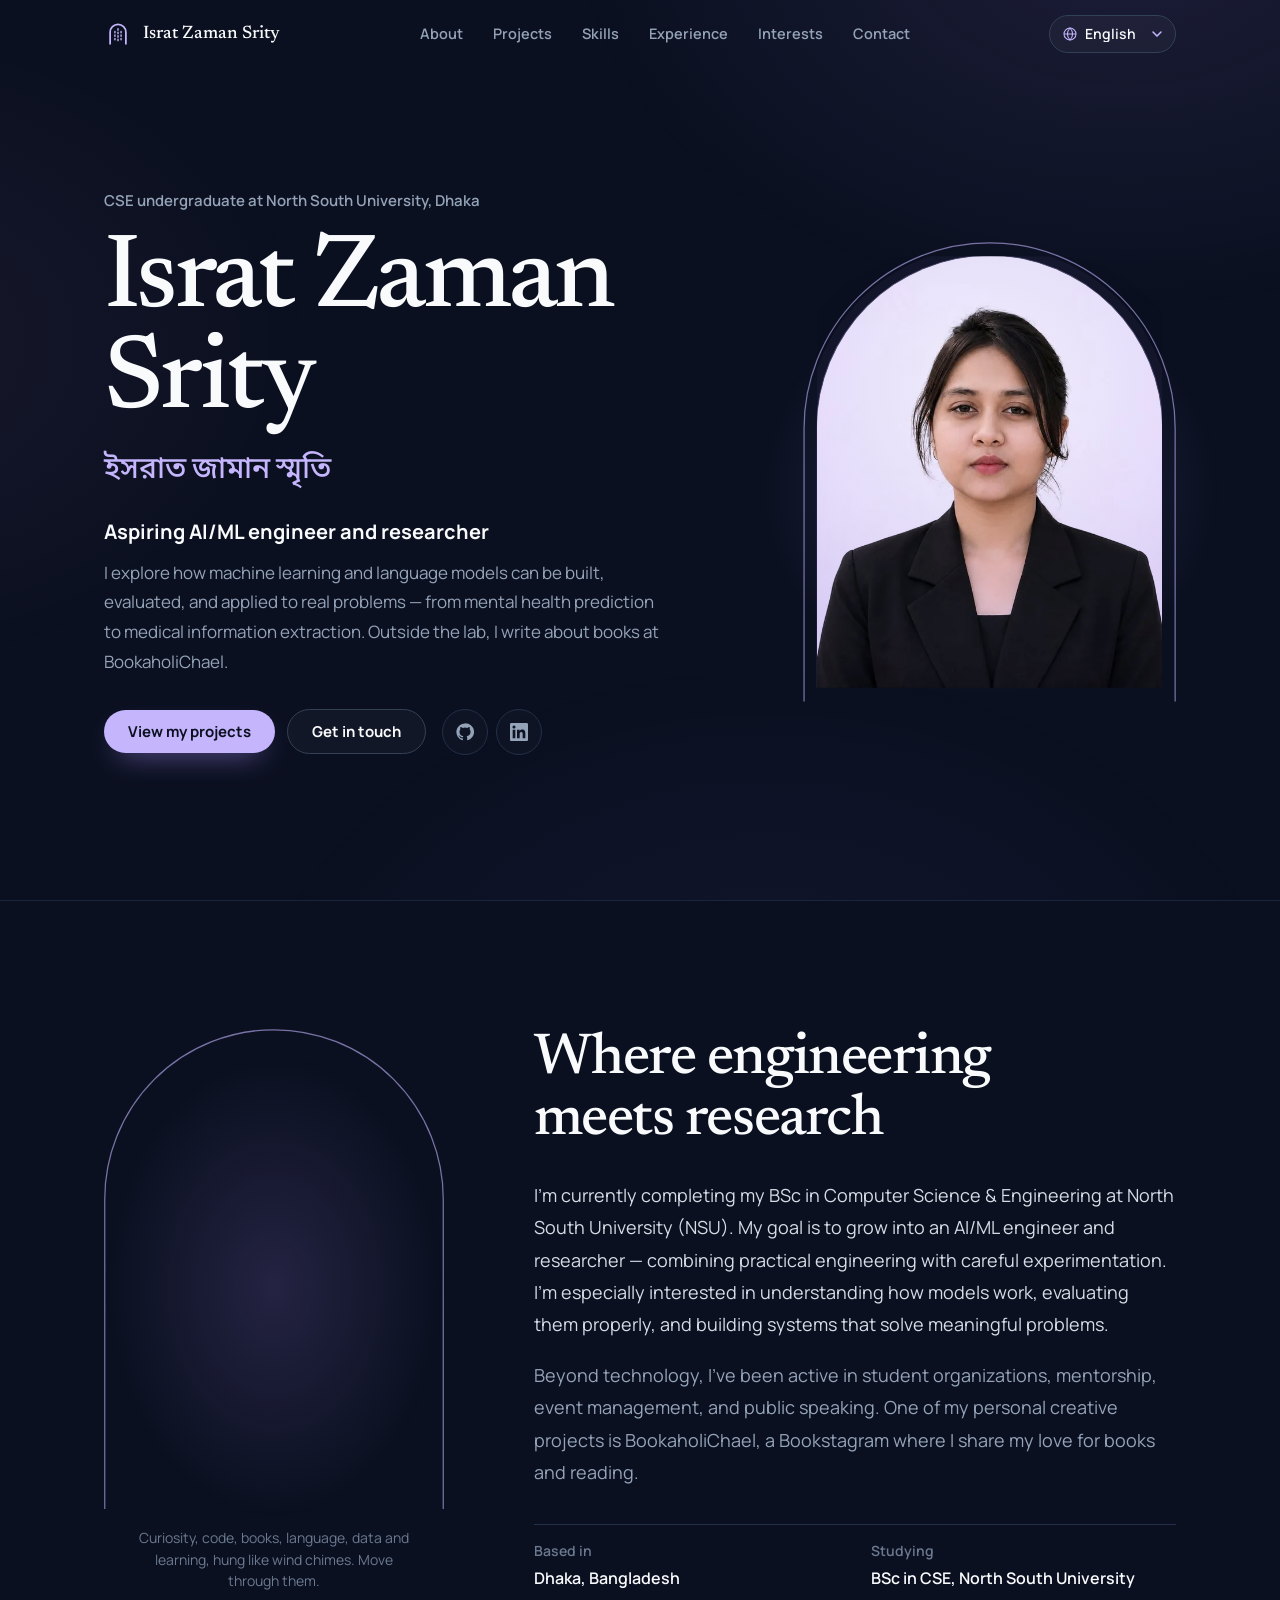
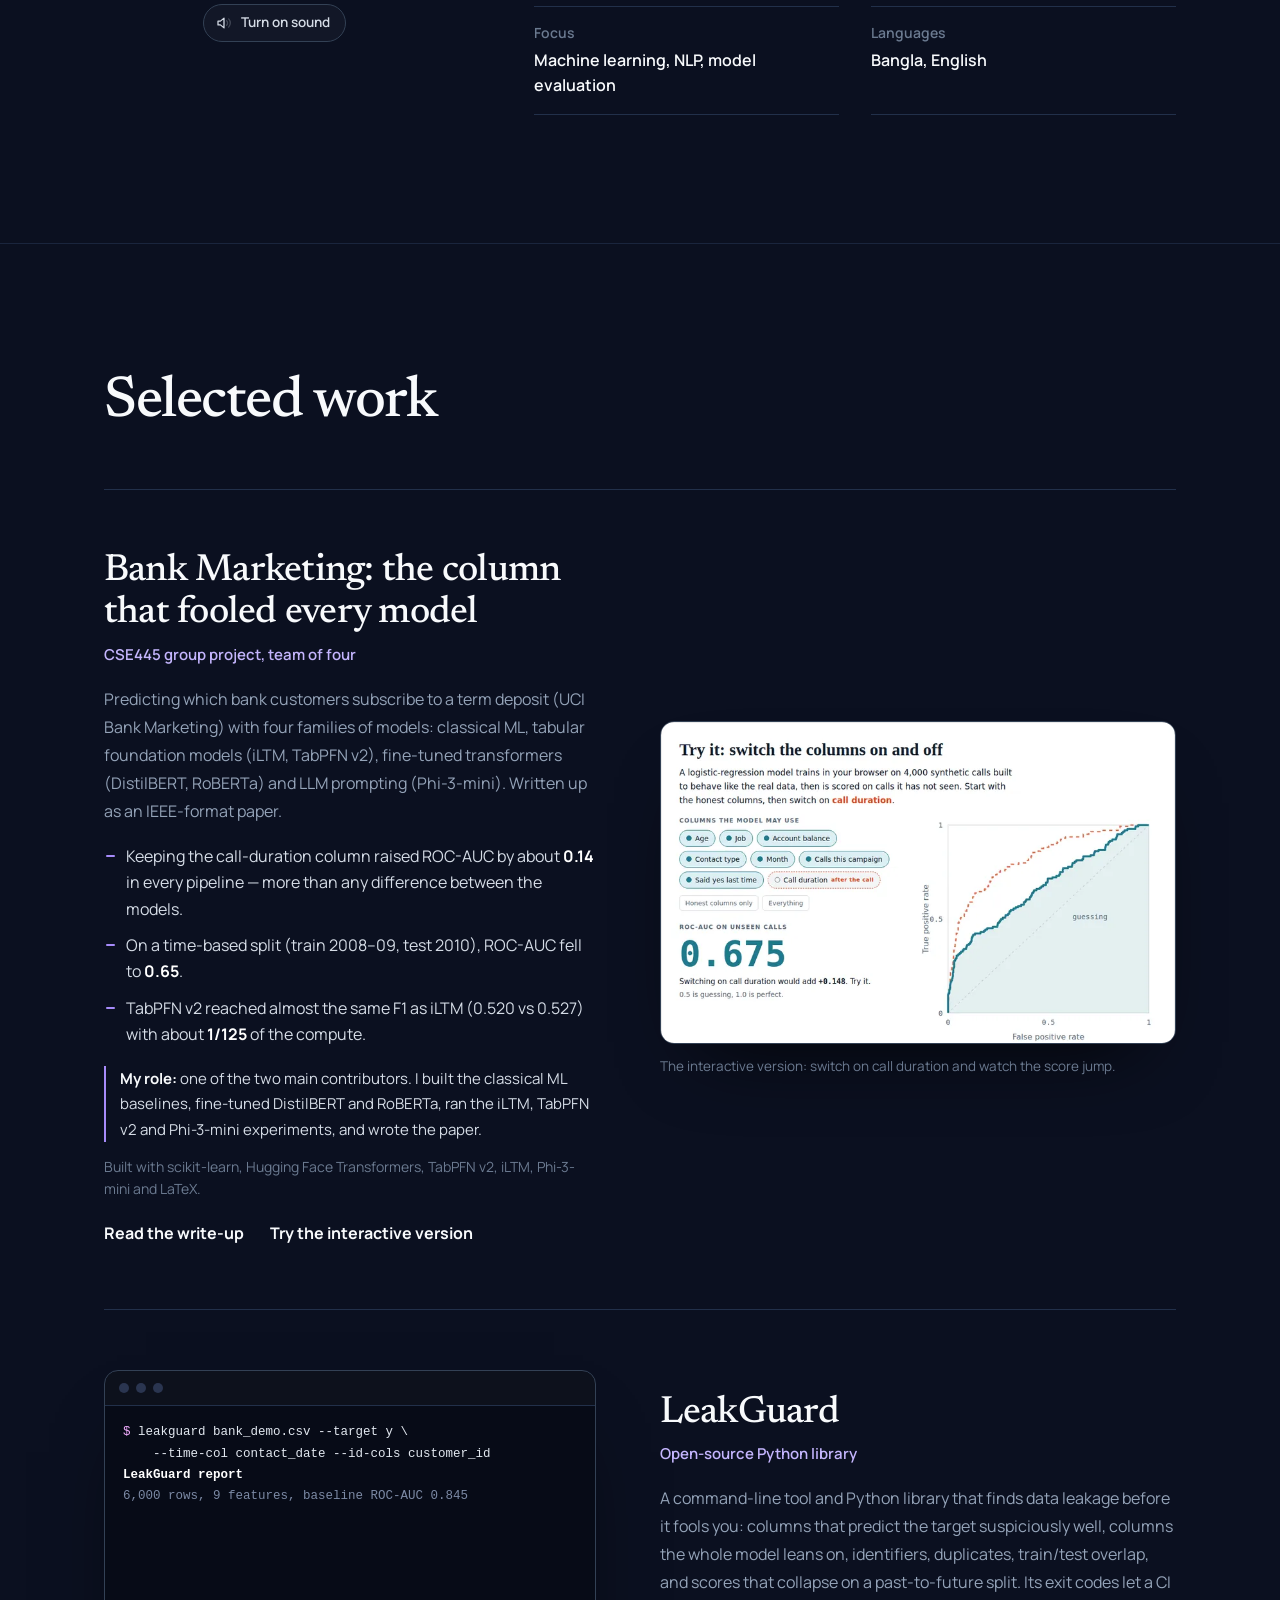
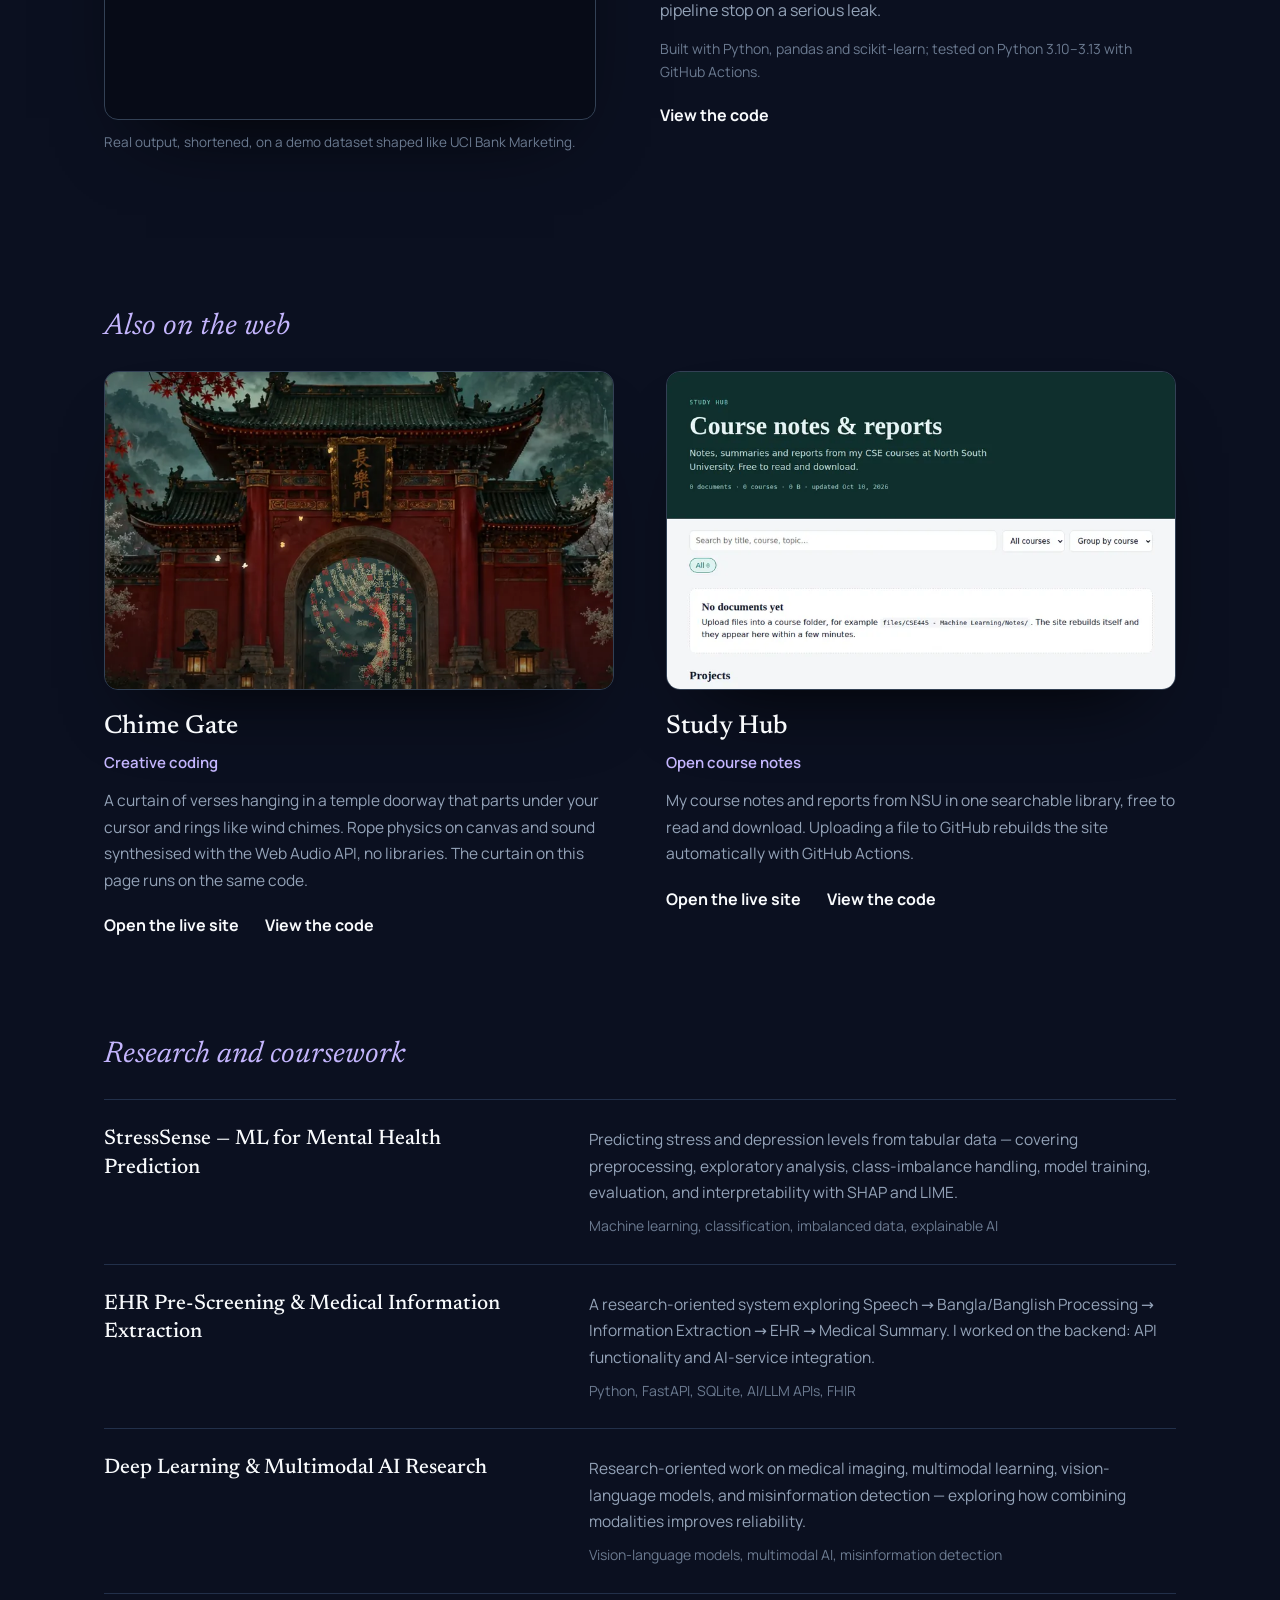
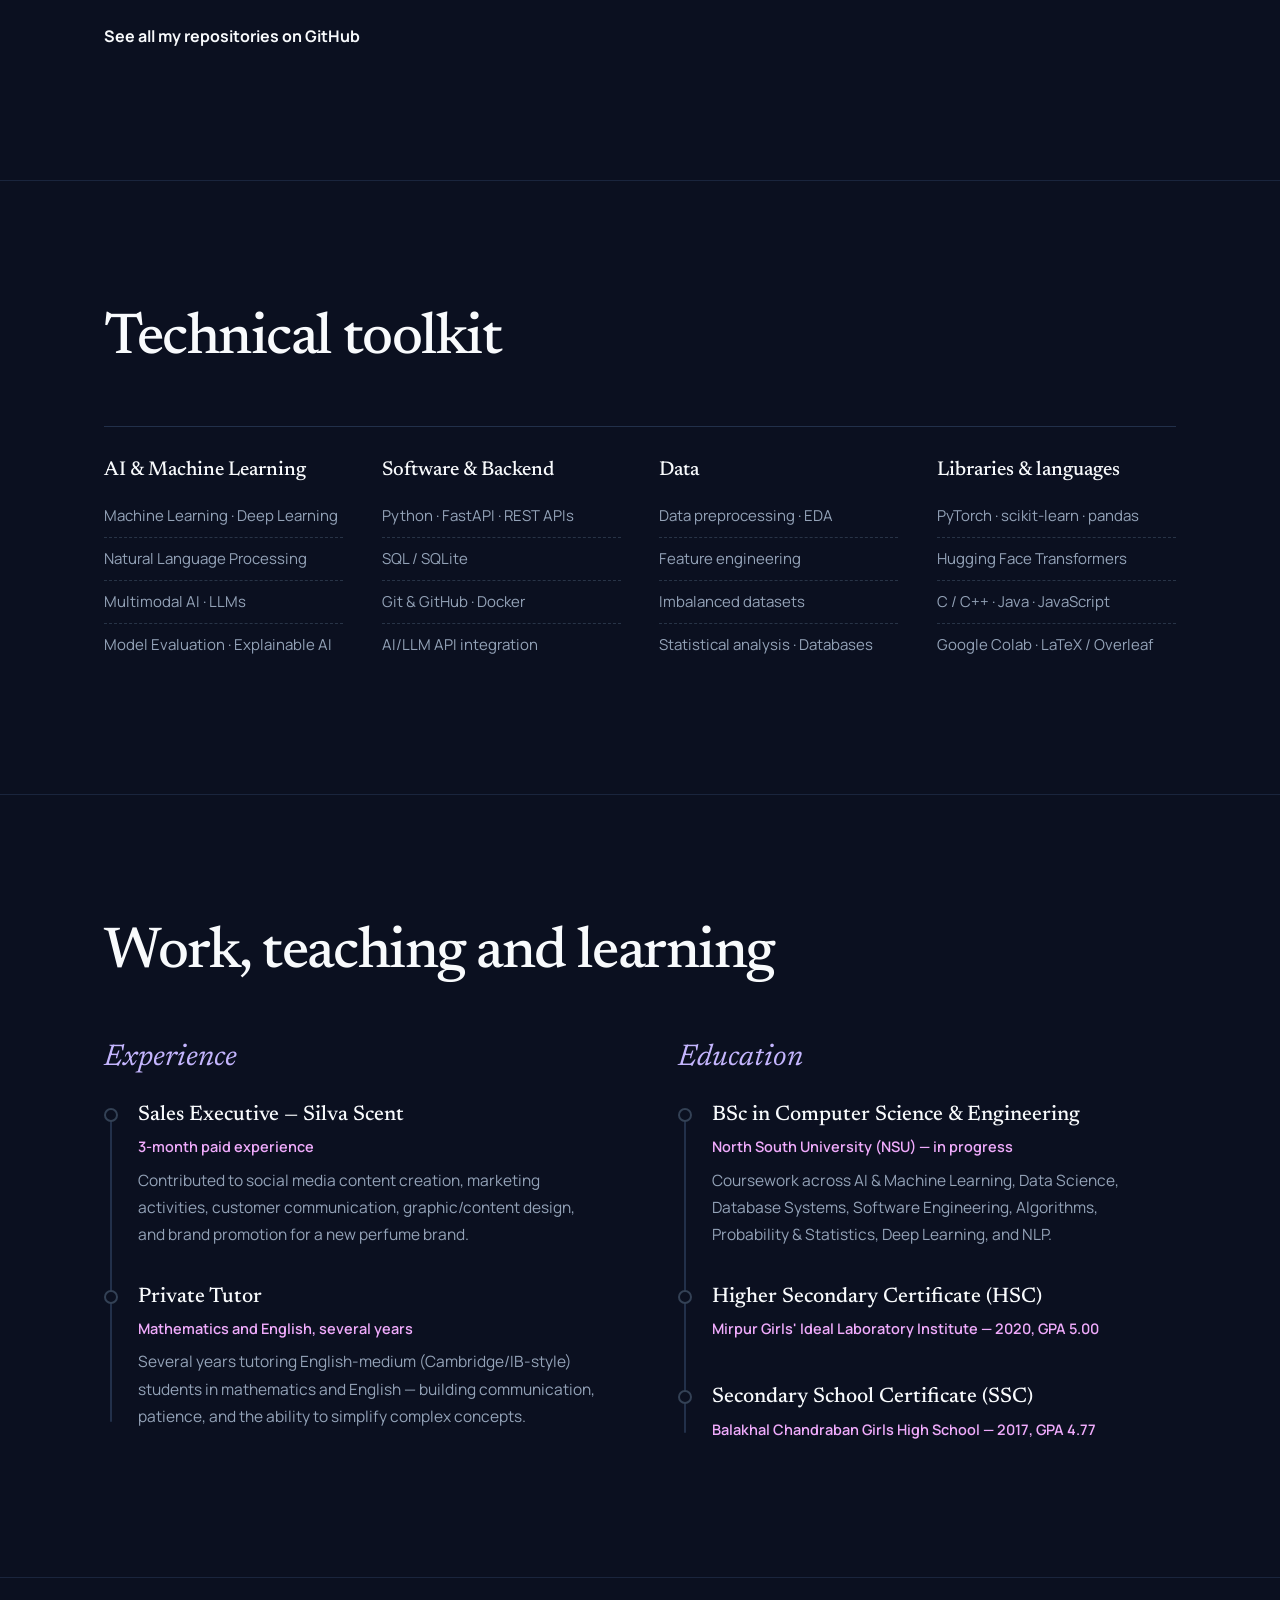
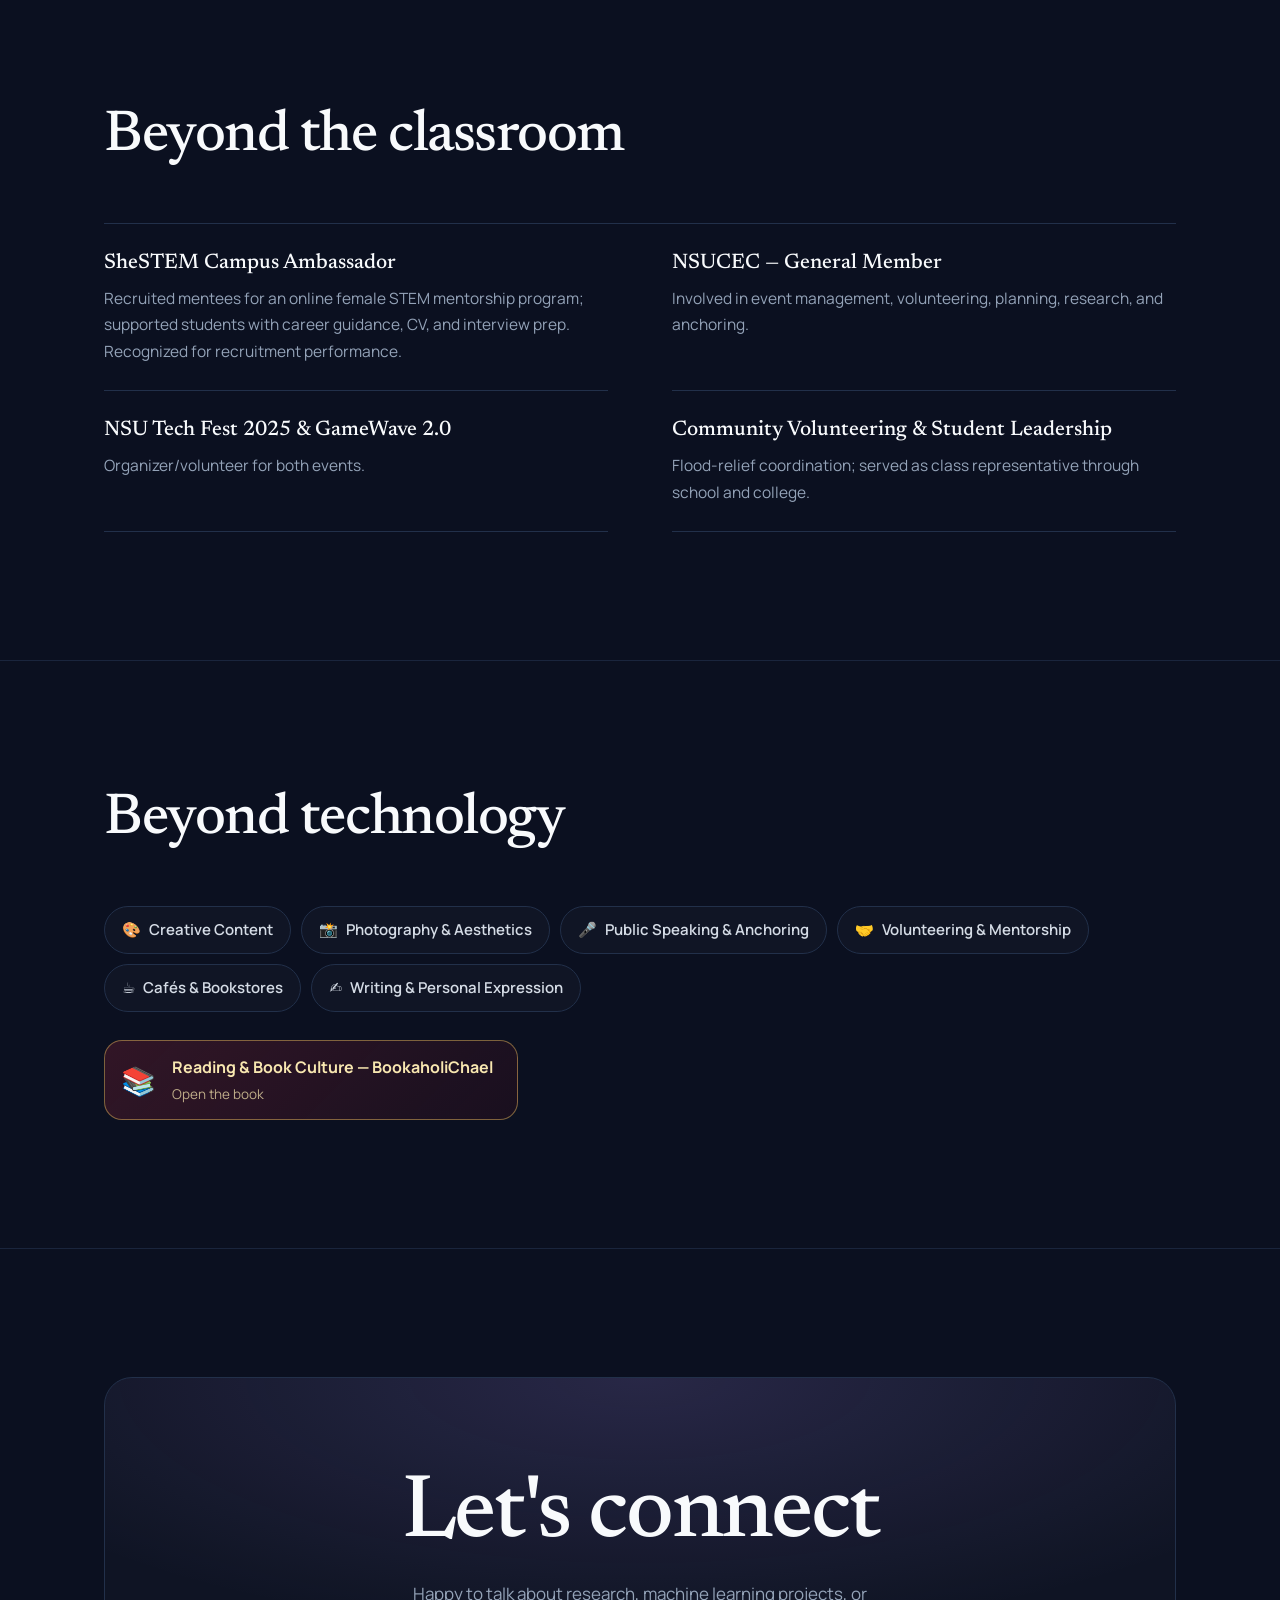
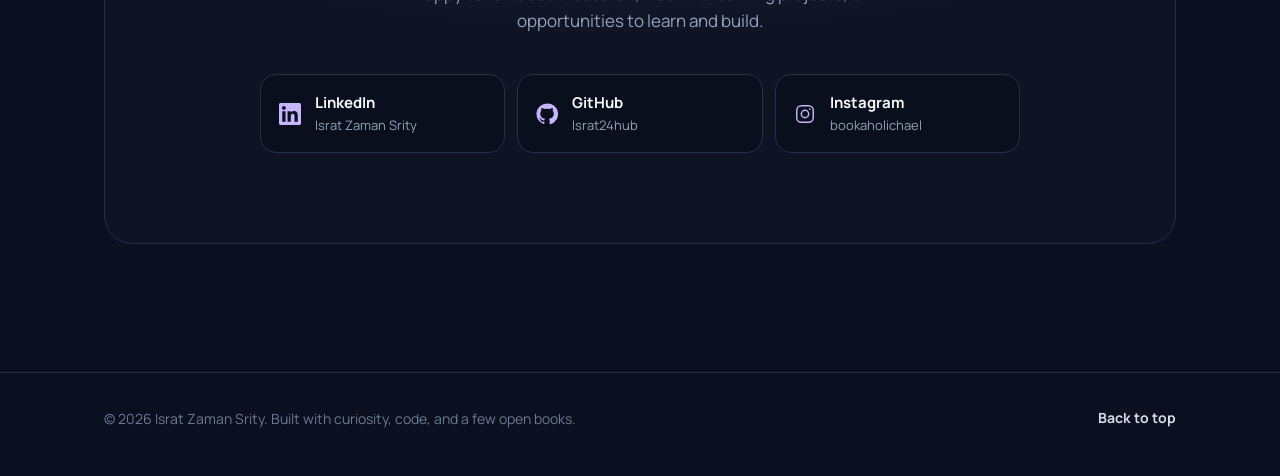
==== commit 0dbb00d8: "Put the portrait in the hero and move the chime curtain to About The hero now shows the photo in an " ====
--- a/index.html
+++ b/index.html
@@ -128,30 +128,35 @@
       </div>
     </div>
 
-    <figure class="doorway">
-      <div class="arch" id="hero-arch">
+    <figure class="hero-portrait">
+      <div class="portrait-frame" id="portrait-frame">
+        <svg class="arch-line" aria-hidden="true"><path /></svg>
+        <div class="portrait">
+          <picture>
+            <source type="image/webp" srcset="img/srity-360.webp 360w, img/srity-640.webp 640w" sizes="(max-width: 900px) 260px, 380px">
+            <img src="img/srity-640.jpg" width="640" height="750" alt="Portrait of Israt Zaman Srity" fetchpriority="high">
+          </picture>
+        </div>
+      </div>
+    </figure>
+  </div>
+</section>
+
+<!-- ============================== ABOUT ============================== -->
+<section id="about" class="section">
+  <div class="container about-grid">
+    <figure class="doorway" data-reveal>
+      <div class="arch" id="chime-arch">
         <svg class="arch-line" aria-hidden="true"><path /></svg>
       </div>
       <figcaption class="arch-caption">
         <span data-i18n="hero.7">Curiosity, code, books, language, data and learning, hung like wind chimes. Move through them.</span>
-        <button type="button" class="sound-btn" id="hero-sound" aria-pressed="false">
+        <button type="button" class="sound-btn" id="chime-sound" aria-pressed="false">
           <svg viewBox="0 0 24 24" aria-hidden="true"><g fill="none" stroke="currentColor" stroke-width="1.7" stroke-linecap="round" stroke-linejoin="round"><path d="M4 9.5h3.2L12 5.5v13l-4.8-4H4z"/><path class="wave" d="M15.5 9a4.2 4.2 0 0 1 0 6M18.2 6.5a8 8 0 0 1 0 11"/></g></svg>
           <span class="sound-label" data-i18n="sound.off">Turn on sound</span>
         </button>
       </figcaption>
     </figure>
-  </div>
-</section>
-
-<!-- ============================== ABOUT ============================== -->
-<section id="about" class="section">
-  <div class="container about-grid">
-    <div class="portrait" data-reveal>
-      <picture>
-        <source type="image/webp" srcset="img/srity-360.webp 360w, img/srity-640.webp 640w" sizes="(max-width: 900px) 240px, 320px">
-        <img src="img/srity-640.jpg" width="640" height="750" alt="Portrait of Israt Zaman Srity" loading="lazy">
-      </picture>
-    </div>
     <div class="about-main">
       <h2 class="title" data-reveal><span data-i18n="about.1">Where engineering meets research</span></h2>
       <div class="about-text" data-reveal>
--- a/css/style.css
+++ b/css/style.css
@@ -1,6 +1,7 @@
 /* Israt Zaman Srity — portfolio
    Night-navy page, lavender accent, rose for small highlights, gold only for BookaholiChael.
-   The one bold element is the hero doorway: the Bangla alphabet hanging like wind chimes.
+   The hero is the portrait in an arch that draws itself; the bold element is the doorway in About,
+   where six words hang like wind chimes in the page's language.
    Other motion explains something: the terminal types its real output, timelines fill as you read.
    Everything still reads with JavaScript off and with "reduce motion" on. */
 
@@ -186,13 +187,23 @@
 .hero-social a:hover { color: var(--text); border-color: var(--accent); }
 .hero-social svg { width: 18px; height: 18px; }
 
-/* the doorway */
+/* the portrait, framed by an arch outline that draws itself on load */
+.hero-portrait { margin: 0; display: flex; justify-content: center; }
+.portrait-frame { position: relative; width: min(100%, 400px); padding: 14px; }
+.portrait-frame .arch-line { z-index: 0; }
+.portrait-frame .portrait { position: relative; z-index: 1; }
+.portrait-frame::before {
+  content: ""; position: absolute; z-index: -1; inset: 8% -12% 0; pointer-events: none;
+  background: radial-gradient(closest-side, rgba(167, 139, 250, 0.2), transparent);
+}
+
+/* the doorway with the chime curtain (About section) */
 .doorway { position: relative; margin: 0; display: flex; flex-direction: column; align-items: center; }
 .doorway::before {
   content: ""; position: absolute; z-index: -1; top: 4%; left: 0; right: 0; height: 76%; pointer-events: none;
   background: radial-gradient(closest-side, rgba(167, 139, 250, 0.16), transparent);
 }
-.arch { position: relative; width: min(100%, 380px); height: min(70vh, 640px); min-height: 440px; }
+.arch { position: relative; width: 100%; height: 480px; }
 .arch canvas { z-index: 1; }
 .arch-line { position: absolute; inset: 0; z-index: 2; width: 100%; height: 100%; overflow: visible; pointer-events: none; }
 .arch-line path { fill: none; stroke: rgba(196, 181, 253, 0.6); stroke-width: 1.25; }
@@ -213,14 +224,16 @@
 .js .intro { opacity: 0; transform: translateY(16px); }
 .js .hero-name .line > span { transform: translateY(110%); }
 .js .arch-line path { stroke-dasharray: 1; stroke-dashoffset: 1; }
+.js .portrait-frame .portrait { clip-path: inset(100% 0 0 0); }
+.js .portrait-frame .portrait img { scale: 1.08; }
 .js .arch canvas { clip-path: inset(0 0 100% 0); }
-.js .arch-caption { opacity: 0; }
 .is-ready .hero-name .line > span { transform: none; transition: transform 1.2s var(--ease) 0.15s; }
 .is-ready .hero-name .line:nth-child(2) > span { transition-delay: 0.27s; }
 .is-ready .intro { opacity: 1; transform: none; transition: opacity 1s var(--ease), transform 1s var(--ease); transition-delay: calc(var(--d, 0) * 90ms + 200ms); }
-.is-ready .arch-line path { stroke-dashoffset: 0; transition: stroke-dashoffset 1.8s cubic-bezier(0.65, 0, 0.35, 1) 0.2s; }
+.is-ready .portrait-frame .arch-line path, .doorway.is-in .arch-line path { stroke-dashoffset: 0; transition: stroke-dashoffset 1.8s cubic-bezier(0.65, 0, 0.35, 1) 0.2s; }
+.is-ready .portrait-frame .portrait { clip-path: inset(0 0 0 0); transition: clip-path 1.5s var(--ease) 0.45s; }
+.is-ready .portrait-frame .portrait img { scale: 1; transition: scale 2s var(--ease) 0.45s; }
 .arch.is-unrolled canvas { clip-path: inset(0 0 0 0); transition: clip-path 1.7s var(--ease); }
-.is-ready .arch-caption { opacity: 1; transition: opacity 1s ease 2.2s; }
 
 /* ---------- sections ---------- */
 .section { padding-block: clamp(80px, 10vw, 128px); border-top: 1px solid rgba(34, 48, 74, 0.7); }
@@ -238,7 +251,7 @@
 .js [data-reveal].is-in { opacity: 1; transform: none; }
 
 /* ---------- about ---------- */
-.about-grid { display: grid; grid-template-columns: minmax(0, 320px) minmax(0, 1fr); gap: clamp(36px, 7vw, 100px); align-items: start; }
+.about-grid { display: grid; grid-template-columns: minmax(0, 340px) minmax(0, 1fr); gap: clamp(36px, 7vw, 100px); align-items: start; }
 .portrait {
   aspect-ratio: 4 / 5; overflow: hidden; border-radius: 9999px 9999px 18px 18px;
   background: radial-gradient(circle at 50% 30%, #F6F2FF 0%, #E8DDFB 58%, #D8C7F6 100%);
@@ -476,9 +489,11 @@
   .nav-indicator { display: none; }
   .hero { min-height: 0; padding: calc(var(--nav-h) + 36px) 0 72px; }
   .hero-grid { grid-template-columns: 1fr; gap: 48px; }
-  .arch { width: min(100%, 340px); height: 460px; min-height: 0; }
+  .hero-portrait { order: -1; }
+  .portrait-frame { width: min(66vw, 270px); padding: 10px; }
+  .doorway { width: min(100%, 360px); margin-inline: auto; }
+  .arch { height: 460px; }
   .about-grid { grid-template-columns: 1fr; }
-  .portrait { width: min(70vw, 260px); }
   .journey, .lead-grid { grid-template-columns: 1fr; }
 }
 @media (max-width: 680px) {
@@ -509,10 +524,12 @@
   .js .intro, .js [data-reveal], .js .arch-caption { opacity: 1 !important; transform: none !important; }
   .js .hero-name .line > span { transform: none !important; }
   .js .arch-line path { stroke-dashoffset: 0 !important; }
-  .js .arch canvas { clip-path: none !important; }
+  .js .arch canvas, .js .portrait-frame .portrait { clip-path: none !important; }
+  .js .portrait-frame .portrait img { scale: 1 !important; }
   .js .timeline { --progress: 1; }
   .js .tl-item::before { border-color: var(--accent); background: var(--accent); }
 }
 
 /* without JavaScript there is no curtain to show */
 html:not(.js) .doorway { display: none; }
+html:not(.js) .about-grid { grid-template-columns: 1fr; }
